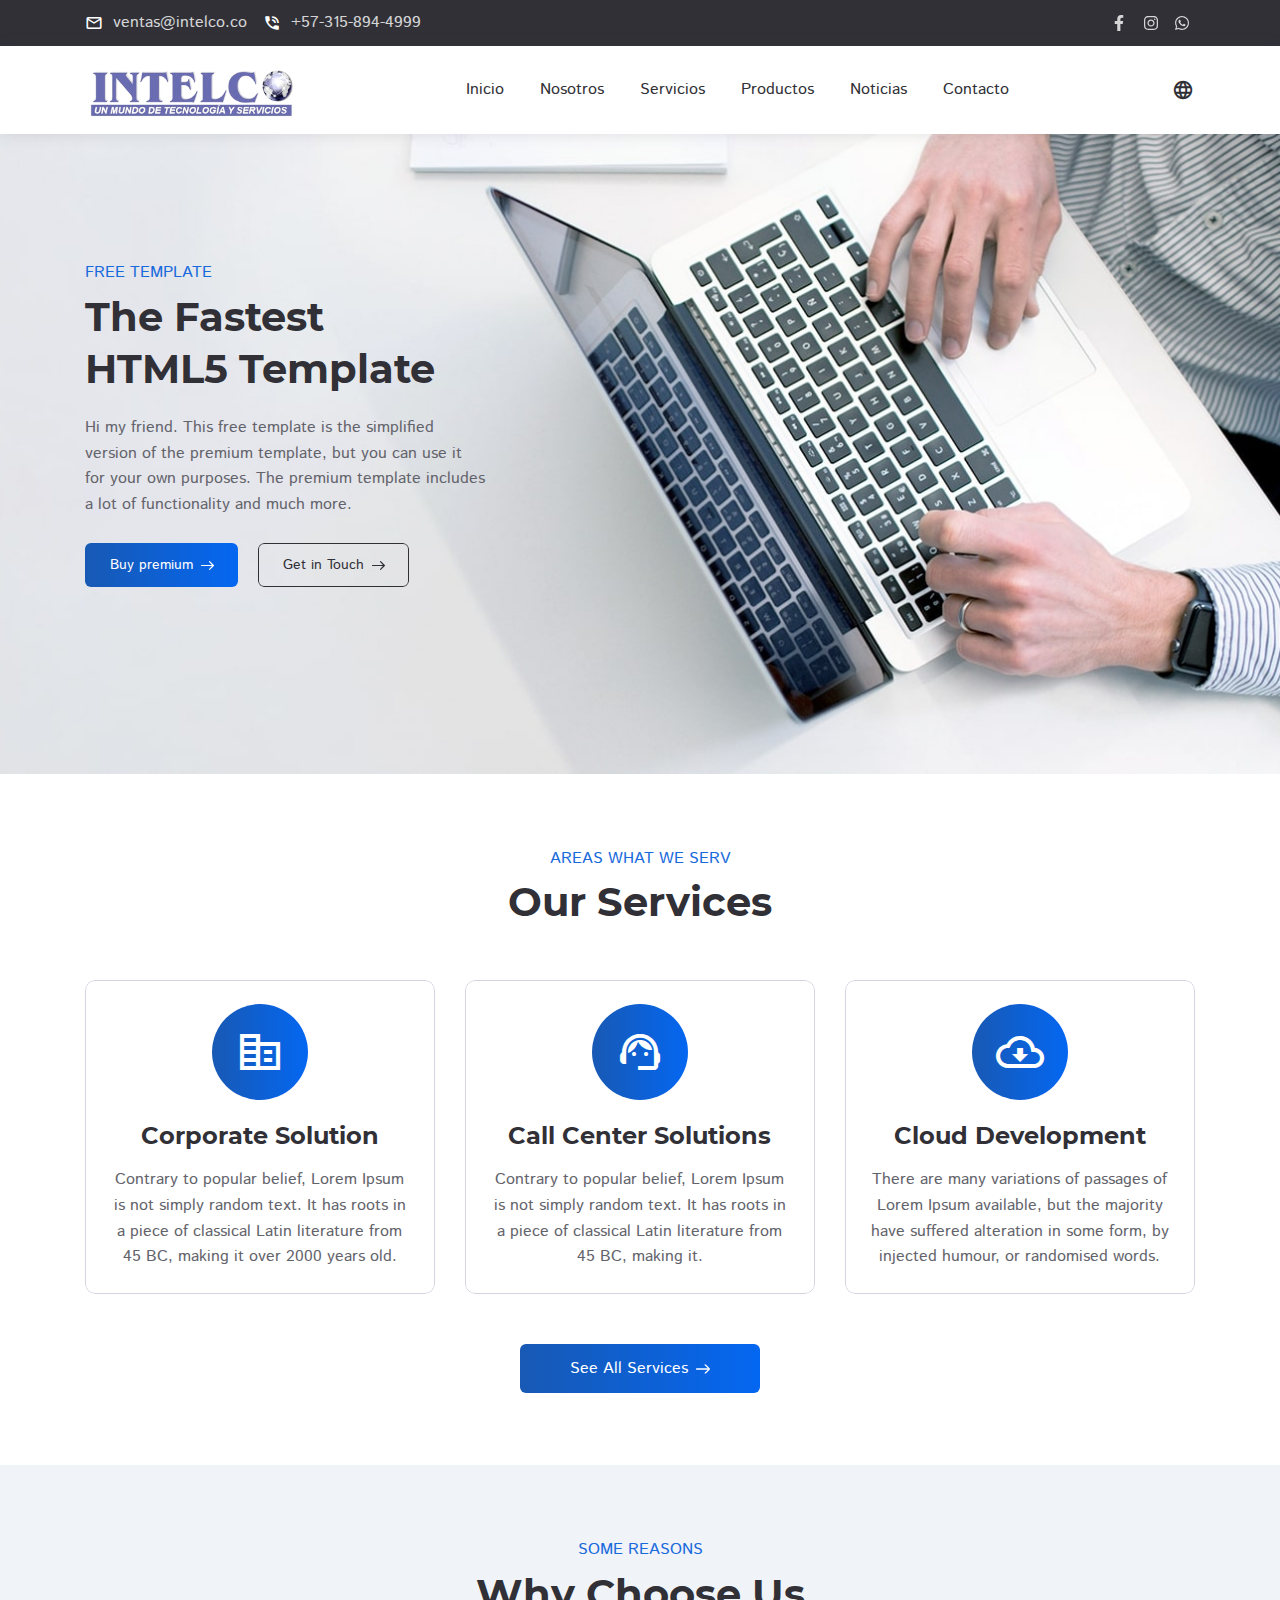
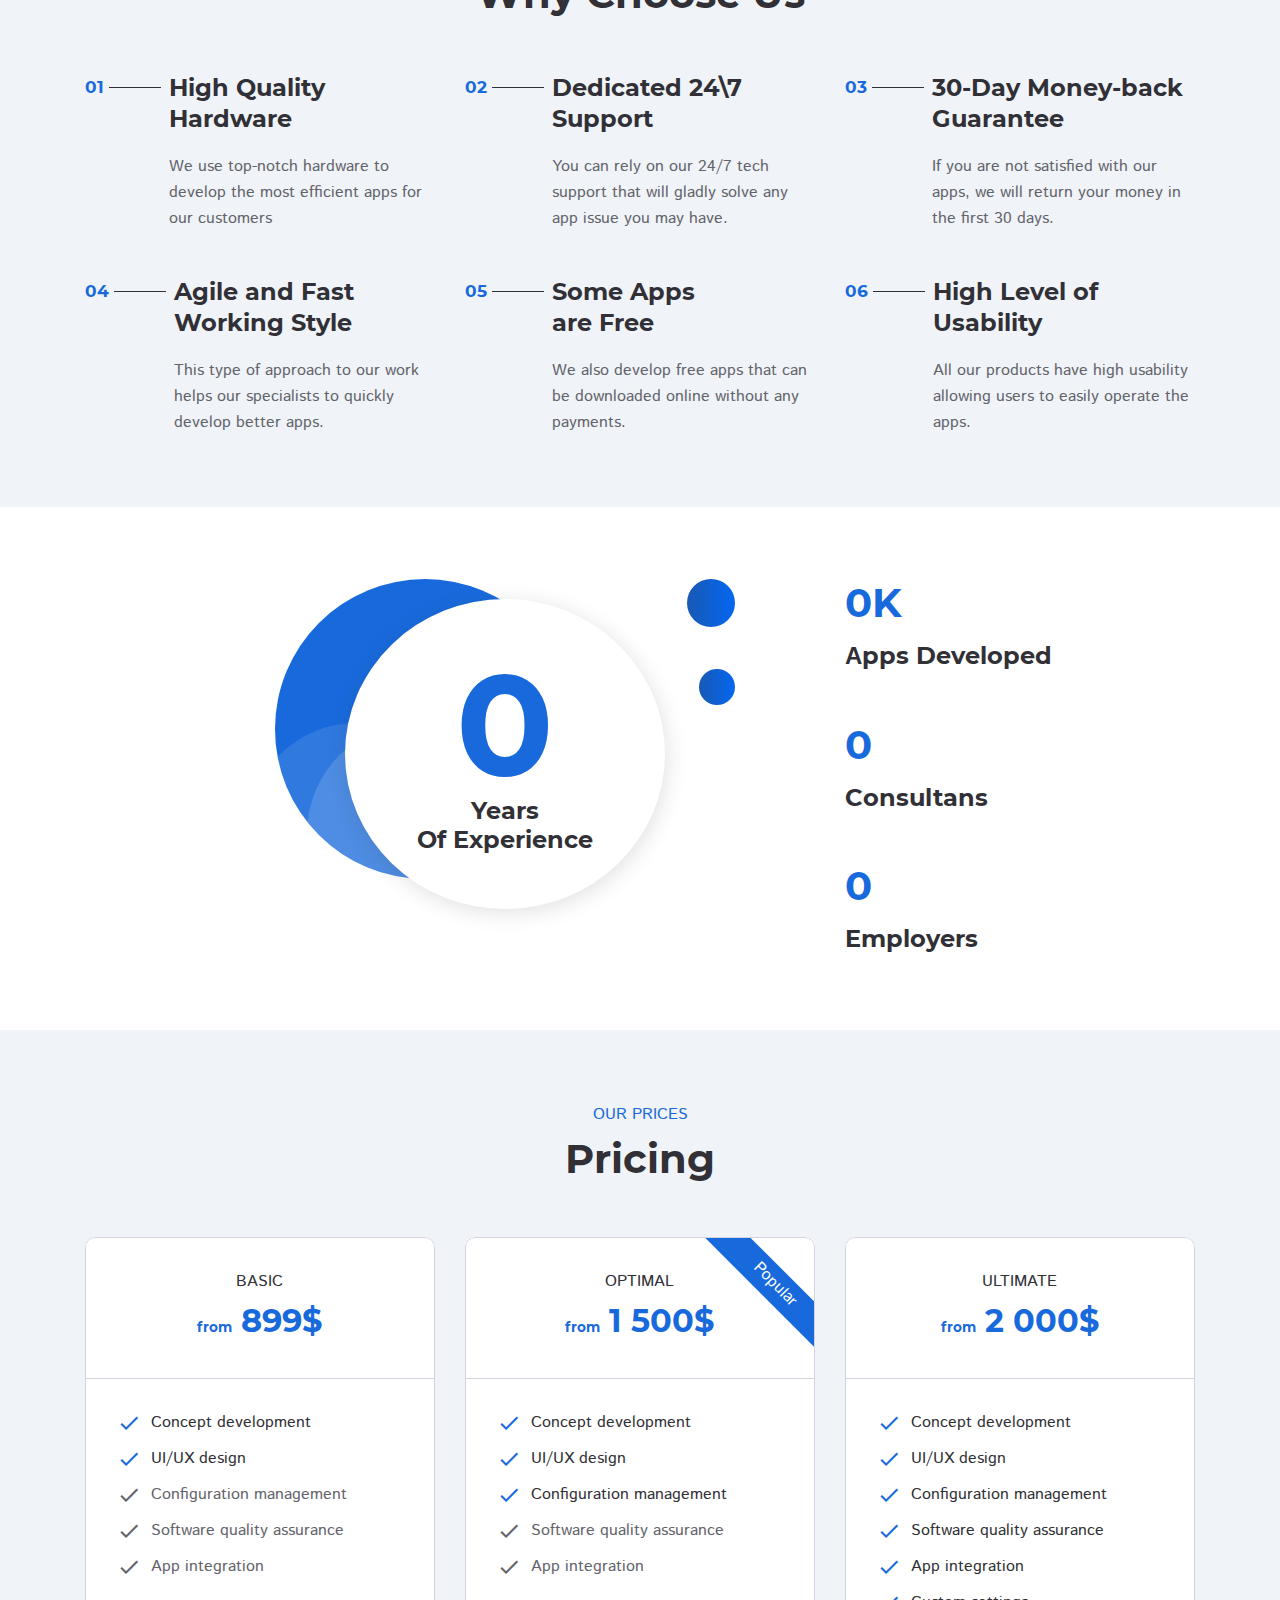
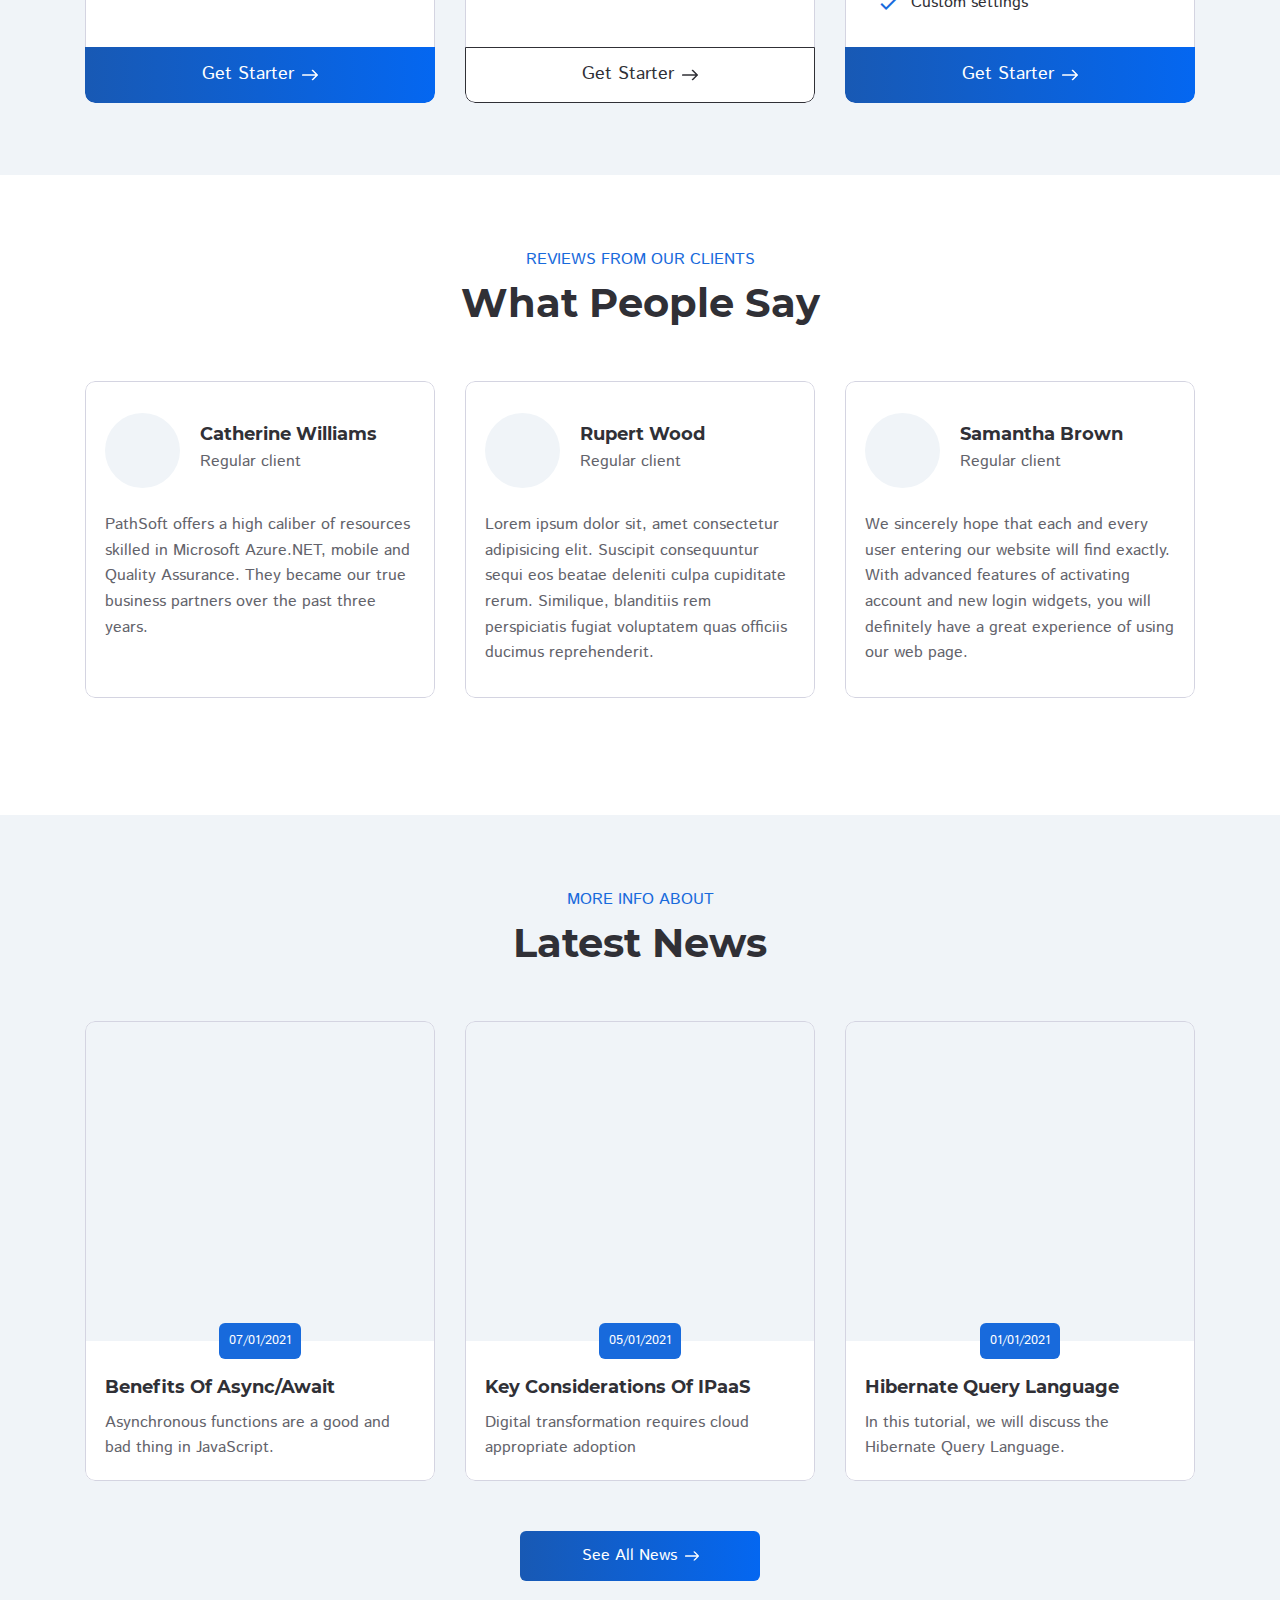
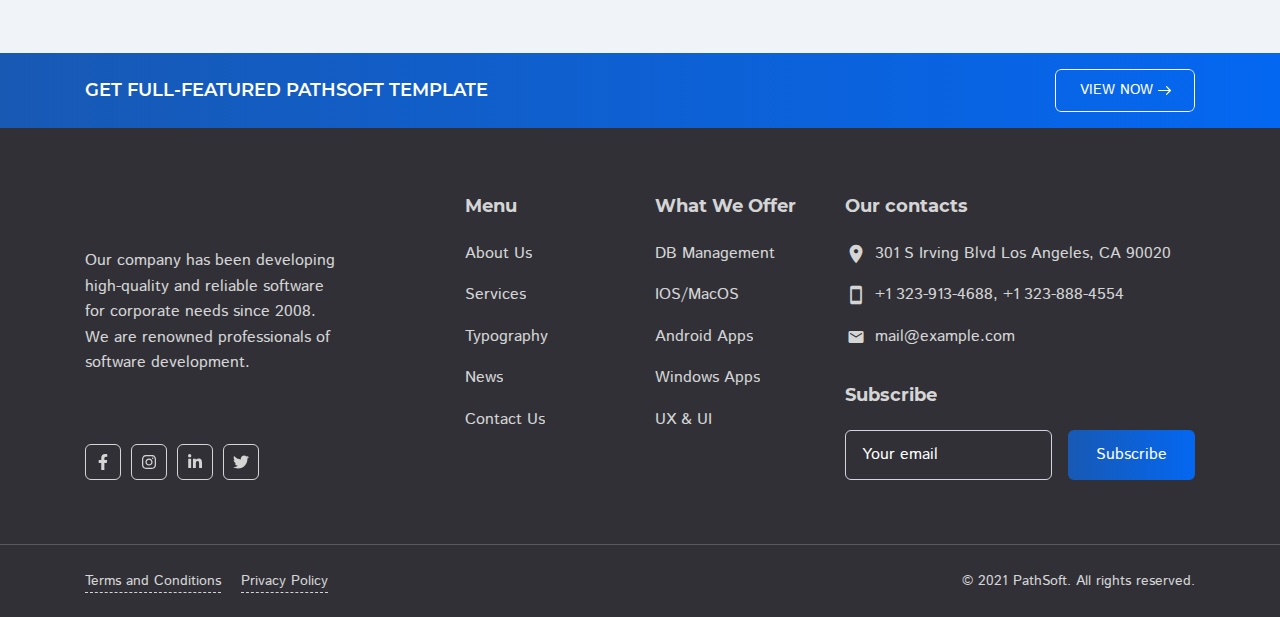
==== website/index.html @ defc9564 "Empezando Intelco" ====
<!DOCTYPE html>
<html lang="es">

<head>

    <meta charset="utf-8">

    <title>Intelco- Un Mundo de Ingenieria y servicios</title>

    <meta name="description"
        content="Conoce INTELCO una empresa vallenata con más de 27 años de experiencia en la venta y asesoramiento en articulos y servicios de tecnología. ¡Bienvenidos!" />
    <meta name="robots" content="index, follow" />
    <meta name="googlebot" content="index, follow, max-snippet:-1, max-image-preview:large, max-video-preview:-1" />
    <meta name="bingbot" content="index, follow, max-snippet:-1, max-image-preview:large, max-video-preview:-1" />
    <link rel="canonical" href="http://www.intelco.co/" />
    <meta property="og:locale" content="es_ES" />
    <meta property="og:type" content="website" />
    <meta property="og:title" content="Inicio - INTELCO" />
    <meta property="og:description"
        content="Conoce INTELCO una empresa vallenata con más de 27 años de experiencia en la venta y asesoramiento en articulos y servicios de tecnología. ¡Bienvenidos!" />
    <meta property="og:url" content="http://www.intelco.co/" />
    <meta property="og:site_name" content="INTELCO" />
    <meta property="article:publisher" content="http://www.facebook.com/intelcovalledupar" />
    <meta property="article:modified_time" content="2022-09-03T12:14:00+00:00" />
    <meta name="twitter:card" content="summary_large_image" />
    <script type="application/ld+json"
        class="yoast-schema-graph">{"@context":"https://schema.org","@graph":[{"@type":"Organization","@id":"http://www.intelco.co/#organization","name":"INTELCO Valledupar","url":"http://www.intelco.co/","sameAs":["http://www.facebook.com/intelcovalledupar","http://www.instagram.com/tiendaintelco"],"logo":{"@type":"ImageObject","@id":"http://www.intelco.co/#logo","inLanguage":"es","url":"https://i1.wp.com/www.intelco.co/wp-content/uploads/2019/01/Logo_transp2.png?fit=1339%2C402","width":1339,"height":402,"caption":"INTELCO Valledupar"},"image":{"@id":"http://www.intelco.co/#logo"}},{"@type":"WebSite","@id":"http://www.intelco.co/#website","url":"http://www.intelco.co/","name":"INTELCO","description":"Un mundo de tecnolog&iacute;a y servicios","publisher":{"@id":"http://www.intelco.co/#organization"},"potentialAction":[{"@type":"SearchAction","target":"http://www.intelco.co/?s={search_term_string}","query-input":"required name=search_term_string"}],"inLanguage":"es"},{"@type":"WebPage","@id":"http://www.intelco.co/#webpage","url":"http://www.intelco.co/","name":"Inicio - INTELCO","isPartOf":{"@id":"http://www.intelco.co/#website"},"about":{"@id":"http://www.intelco.co/#organization"},"datePublished":"2017-04-30T06:56:58+00:00","dateModified":"2020-05-23T16:50:02+00:00","description":"Conoce INTELCO una empresa valduparense con m\u00e1s de 27 a\u00f1os de experiencia en la venta y asesoramiento en articulos y servicios de tecnolog\u00eda. \u00a1Bienvenidos!","inLanguage":"es","potentialAction":[{"@type":"ReadAction","target":["http://www.intelco.co/"]}]}]}</script>

    <link rel="profile" href="http://gmpg.org/xfn/11" />
    <link rel="pingback" href="http://www.intelco.co/xmlrpc.php" />
    <link rel='dns-prefetch' href='//secure.gravatar.com' />
    <link rel='dns-prefetch' href='//fonts.googleapis.com' />
    <link rel='dns-prefetch' href='//s.w.org' />
    <link rel="alternate" type="application/rss+xml" title="INTELCO &raquo; Feed" href="http://www.intelco.co/feed/" />
    <link rel="alternate" type="application/rss+xml" title="INTELCO &raquo; Feed de los comentarios"
        href="http://www.intelco.co/comments/feed/" />
    <link rel="alternate" type="application/rss+xml" title="INTELCO &raquo; Comentario Home del feed"
        href="http://www.intelco.co/inicio/feed/" />
    <!-- FAV and TOUCH ICONS /ass/apple-touch-icon.png-->
    <link rel="apple-touch-icon" sizes="180x180" href="/assets/img/favicon/apple-touch-icon.png">
    <link rel="icon" type="image/png" sizes="32x32" href="/assets/img/favicon/favicon-32x32.png">
    <link rel="icon" type="image/png" sizes="16x16" href="/assets/img/favicon/favicon-16x16.png">
    <link rel="manifest" href="/assets/img/favicon/site.webmanifest">

    <link rel="stylesheet" href="assets/css/libs.css">
    <link rel="stylesheet" href="assets/css/style.css">
    <link rel="preload" href="assets/fonts/istok-web-v15-latin/istok-web-v15-latin-regular.woff2" as="font"
        type="font/woff2" crossorigin>
    <link rel="preload" href="assets/fonts/istok-web-v15-latin/istok-web-v15-latin-700.woff2" as="font"
        type="font/woff2" crossorigin>
    <link rel="preload" href="assets/fonts/montserrat-v15-latin/montserrat-v15-latin-700.woff2" as="font"
        type="font/woff2" crossorigin>
    <link rel="preload" href="assets/fonts/montserrat-v15-latin/montserrat-v15-latin-600.woff2" as="font"
        type="font/woff2" crossorigin>

    <link rel="preload" href="assets/fonts/material-icons/material-icons.woff2" as="font" type="font/woff2" crossorigin>
    <link rel="preload" href="assets/fonts/material-icons/material-icons-outlined.woff2" as="font" type="font/woff2"
        crossorigin>

</head>

<body>

    <main class="main">

        <div class="main-inner">

            <!-- Begin mobile main menu -->
            <nav class="mmm">
                <div class="mmm-content">
                    <ul class="mmm-list">
                        <li><a href="index.html">Inicio</a></li>
                        <li><a href="about-us.html">Nosotros</a></li>
                        <li><a href="services.html">Servicios</a></li>
                        <li><a href="typography.html">Productos</a></li>
                        <li><a href="news.html">Noticias</a></li>
                        <li><a href="contact-us.html">Contacto</a></li>
                    </ul>
                </div>
                <div class="mmm-footer">
                    <ul class="mmm-lang">
                        <li class="active"><a href="#!"><span>En</span></a></li>
                        <li><a href="#!"><span>Sp</span></a></li>
                        <li><a href="#!"><span>It</span></a></li>
                        <li><a href="#!"><span>Uk</span></a></li>
                        <li><a href="#!"><span>Ru</span></a></li>
                    </ul>
                </div>
            </nav><!-- End mobile main menu -->

            <!-- Begin header -->
            <header class="header">
                <!-- Begin header top -->
                <nav class="header-top">
                    <div class="container">
                        <div class="row align-items-center justify-content-between">
                            <div class="col-auto">
                                <!-- Begin header top info -->
                                <ul class="header-top-info">
                                    <li>
                                        <a href="mailto:ventas@intelco.co">
                                            <i class="material-icons md-18">mail_outline</i>
                                            <span>ventas@intelco.co</span>
                                        </a>
                                    </li>
                                    <li>
                                        <a href="+573158944999" class="formingHrefTel">
                                            <i class="material-icons md-18">phone_in_talk</i>
                                            <span>+57-315-894-4999</span>
                                        </a>
                                    </li>
                                </ul><!-- Ennd header top info -->
                            </div>
                            <div class="col-auto">
                                <div class="header-top-links">
                                    <!-- Begin social links -->
                                    <ul class="social-links">
                                        <li>
                                            <a href="https://www.facebook.com/intelcovalledupar" title="Facebook">
                                                <svg viewBox="0 0 320 512">
                                                    <use xlink:href="assets/img/sprite.svg#facebook-icon"></use>
                                                </svg>
                                            </a>
                                        </li>
                                        <li>
                                            <a href="https://www.instagram.com/tiendaintelco/" title="Instagram">
                                                <svg viewBox="0 0 448 512">
                                                    <use xlink:href="assets/img/sprite.svg#instagram-icon"></use>
                                                </svg>
                                            </a>
                                        </li>
                                        <li>
                                            <a href="https://api.whatsapp.com/send/?phone=%2B573158944999&text&type=phone_number&app_absent=0"
                                                title="Whatsapp">
                                                <svg viewBox="0 0 512 512">
                                                    <use xlink:href="assets/img/sprite.svg#whatsapp-icon"></use>
                                                </svg>
                                            </a>
                                        </li>
                                    </ul><!-- End social links -->
                                </div>
                            </div>
                        </div>
                    </div>
                </nav><!-- End header top -->
                <!-- Begin header fixed -->
                <nav class="header-fixed">
                    <div class="container">
                        <div class="row flex-nowrap align-items-center justify-content-between">
                            <div class="col-auto d-block d-lg-none header-fixed-col">
                                <div class="main-mnu-btn">
                                    <span class="bar bar-1"></span>
                                    <span class="bar bar-2"></span>
                                    <span class="bar bar-3"></span>
                                    <span class="bar bar-4"></span>
                                </div>
                            </div>
                            <div class="col-auto header-fixed-col">
                                <!-- Begin logo -->
                                <a href="#" class="logo" title="Intelco">
                                    <img src="assets/img/logo.webp" width="115" height="80" alt="Intelco">
                                </a><!-- End logo -->
                            </div>
                            <div class="col-auto header-fixed-col d-none d-lg-block col-static">
                                <!-- Begin main menu -->
                                <nav class="main-mnu">
                                    <ul class="main-mnu-list">
                                        <li><a href="index.html" data-title="Inicio"><span>Inicio </span></a></li>
                                        <li><a href="about-us.html" data-title="Nosotros"><span>Nosotros</span></a></li>
                                        <li><a href="services.html" data-title="Servicios"><span>Servicios</span></a>
                                        </li>
                                        <li><a href="typography.html" data-title="Productos"><span>Productos</span></a>
                                        </li>
                                        <li><a href="news.html" data-title="Noticias"><span>Noticias</span></a></li>
                                        <li><a href="contact-us.html" data-title="Contacto"> <span>Contacto</span></a>
                                        </li>
                                    </ul>
                                </nav><!-- End main menu -->
                            </div>
                            <div class="col-auto header-fixed-col col-static">
                                <!-- Begin header actions -->
                                <ul class="header-actions">
                                    <!-- Begin header languarge -->
                                    <li class="d-none d-lg-block">
                                        <div class="header-lang">
                                            <div class="header-lang-current"><i
                                                    class="material-icons md-22">language</i></div>
                                            <ul class="header-lang-list">
                                                <li class="active"><a href="#!" class="hover-link" data-lang="En"
                                                        data-title="English"><span>English</span></a></li>
                                                <li><a href="#!" class="hover-link" data-lang="Sp"
                                                        data-title="Spanish"><span>Spanish</span></a></li>
                                                <li><a href="#!" class="hover-link" data-lang="It"
                                                        data-title="Italian"><span>Italian</span></a></li>
                                                <li><a href="#!" class="hover-link" data-lang="Uk"
                                                        data-title="Ukraine"><span>Ukraine</span></a></li>
                                                <li><a href="#!" class="hover-link" data-lang="Ru"
                                                        data-title="Russian"><span>Russian</span></a></li>
                                            </ul>
                                        </div>
                                    </li><!-- End header languarge -->
                                    <!-- Begin header navbar -->
                                    <li class="d-block d-lg-none">
                                        <div class="header-navbar">
                                            <div class="header-navbar-btn">
                                                <i class="material-icons md-24">more_vert</i>
                                            </div>
                                            <ul class="header-navbar-content">
                                                <li>
                                                    <a href="mailto:mail@example.com">
                                                        <i class="material-icons md-20">mail_outline</i>
                                                        <span>mail@example.com</span>
                                                    </a>
                                                </li>
                                                <li>
                                                    <a href="mailto:mail@example.com" class="formingHrefTel">
                                                        <i class="material-icons md-20">support_agent</i>
                                                        <span>1-888-777-1234</span>
                                                    </a>
                                                </li>
                                                <li>
                                                    <!-- Begin social links -->
                                                    <ul class="social-links">
                                                        <li>
                                                            <a href="#!" title="Facebook">
                                                                <svg viewBox="0 0 320 512">
                                                                    <use
                                                                        xlink:href="assets/img/sprite.svg#facebook-icon">
                                                                    </use>
                                                                </svg>
                                                            </a>
                                                        </li>
                                                        <li>
                                                            <a href="#!" title="Instagram">
                                                                <svg viewBox="0 0 448 512">
                                                                    <use
                                                                        xlink:href="assets/img/sprite.svg#instagram-icon">
                                                                    </use>
                                                                </svg>
                                                            </a>
                                                        </li>
                                                        <li>
                                                            <a href="#!" title="LinkedIn">
                                                                <svg viewBox="0 0 448 512">
                                                                    <use
                                                                        xlink:href="assets/img/sprite.svg#linkedin-icon">
                                                                    </use>
                                                                </svg>
                                                            </a>
                                                        </li>
                                                        <li>
                                                            <a href="#!" title="Twitter">
                                                                <svg viewBox="0 0 512 512">
                                                                    <use
                                                                        xlink:href="assets/img/sprite.svg#twitter-icon">
                                                                    </use>
                                                                </svg>
                                                            </a>
                                                        </li>
                                                    </ul><!-- End social links -->
                                                </li>
                                            </ul>
                                        </div>
                                    </li><!-- End header navbar -->
                                </ul><!-- End header actions -->
                            </div>
                        </div>
                    </div>
                </nav><!-- End header fixed -->
            </header><!-- End header -->

            <!-- Begin intro -->
            <div class="section-bgc intro">
                <div class="intro-slider">
                    <div class="intro-item" style="background-image: url(assets/img/intro-img1.jpg);">
                        <div class="container">
                            <div class="row">
                                <div class="col">
                                    <div class="intro-content">
                                        <div class="section-heading shm-none">
                                            <div class="section-subheading">Free template</div>
                                            <h1>The Fastest <br> HTML5 Template</h1>
                                            <p class="section-desc">Hi my friend. This free template is the simplified
                                                version of the premium template, but you can use it for your own
                                                purposes. The premium template includes a lot of functionality and much
                                                more.</p>
                                        </div>
                                        <div class="wrap-btn intro-btns">
                                            <a href="https://www.templatemonster.com/website-templates/pathsoft-it-solutions-for-your-business-services-website-template-83414.html"
                                                class="btn btn-with-icon btn-small ripple">
                                                <span>Buy premium</span>
                                                <svg class="btn-icon-right" viewBox="0 0 13 9" width="13" height="9">
                                                    <use xlink:href="assets/img/sprite.svg#arrow-right"></use>
                                                </svg>
                                            </a>
                                            <a href="contact-us.html"
                                                class="btn btn-with-icon btn-border btn-small ripple">
                                                <span>Get in Touch</span>
                                                <svg class="btn-icon-right" viewBox="0 0 13 9" width="13" height="9">
                                                    <use xlink:href="assets/img/sprite.svg#arrow-right"></use>
                                                </svg>
                                            </a>
                                        </div>
                                    </div>
                                </div>
                            </div>
                        </div>
                    </div>
                </div>
            </div><!-- End intro -->

            <!-- Begin services -->
            <section class="section services">
                <div class="container">
                    <div class="row">
                        <div class="col-12">
                            <div class="section-heading heading-center">
                                <div class="section-subheading">Areas what we serv</div>
                                <h2>Our Services</h2>
                            </div>
                        </div>
                        <div class="col-lg-4 col-md-6 col-12 item">
                            <a href="single-services.html" class="iitem item-style">
                                <div class="iitem-icon">
                                    <i class="material-icons material-icons-outlined md-48">corporate_fare</i>
                                </div>
                                <div class="iitem-icon-bg">
                                    <i class="material-icons material-icons-outlined">corporate_fare</i>
                                </div>
                                <h3 class="iitem-heading item-heading-large">Corporate Solution</h3>
                                <div class="iitem-desc">Contrary to popular belief, Lorem Ipsum is not simply random
                                    text. It has roots in a piece of classical Latin literature from 45 BC, making it
                                    over 2000 years old.</div>
                            </a>
                        </div>
                        <div class="col-lg-4 col-md-6 col-12 item">
                            <a href="single-services.html" class="iitem item-style">
                                <div class="iitem-icon">
                                    <i class="material-icons material-icons-outlined md-48">support_agent</i>
                                </div>
                                <div class="iitem-icon-bg">
                                    <i class="material-icons material-icons-outlined">support_agent</i>
                                </div>
                                <h3 class="iitem-heading item-heading-large">Call Center Solutions</h3>
                                <div class="iitem-desc">Contrary to popular belief, Lorem Ipsum is not simply random
                                    text. It has roots in a piece of classical Latin literature from 45 BC, making it.
                                </div>
                            </a>
                        </div>
                        <div class="col-lg-4 col-md-12 col-12 item">
                            <a href="single-services.html" class="iitem item-style">
                                <div class="iitem-icon">
                                    <i class="material-icons material-icons-outlined md-48">cloud_download</i>
                                </div>
                                <div class="iitem-icon-bg">
                                    <i class="material-icons material-icons-outlined">cloud_download</i>
                                </div>
                                <h3 class="iitem-heading item-heading-large">Cloud Development</h3>
                                <div class="iitem-desc">There are many variations of passages of Lorem Ipsum available,
                                    but the majority have suffered alteration in some form, by injected humour, or
                                    randomised words.</div>
                            </a>
                        </div>
                        <div class="col-12">
                            <div class="section-btns justify-content-center">
                                <a href="services.html" class="btn btn-with-icon btn-w240 ripple">
                                    <span>See All Services</span>
                                    <svg class="btn-icon-right" viewBox="0 0 13 9" width="13" height="9">
                                        <use xlink:href="assets/img/sprite.svg#arrow-right"></use>
                                    </svg>
                                </a>
                            </div>
                        </div>
                    </div>
                </div>
            </section><!-- End services -->

            <!-- Begin advantages -->
            <section class="section section-bgc">
                <div class="container">
                    <div class="row items">
                        <div class="col-12">
                            <div class="section-heading heading-center">
                                <div class="section-subheading">some reasons</div>
                                <h2>Why Choose Us</h2>
                            </div>
                        </div>
                        <div class="col-lg-4 col-md-6 col-12 item">
                            <div class="ini">
                                <div class="ini-count">01</div>
                                <div class="ini-info">
                                    <h3 class="ini-heading item-heading-large">High Quality Hardware</h3>
                                    <div class="ini-desc">
                                        <p>We use top-notch hardware to develop the most efficient apps for our
                                            customers</p>
                                    </div>
                                </div>
                            </div>
                        </div>
                        <div class="col-lg-4 col-md-6 col-12 item">
                            <div class="ini">
                                <div class="ini-count">02</div>
                                <div class="ini-info">
                                    <h3 class="ini-heading item-heading-large">Dedicated 24\7 Support</h3>
                                    <div class="ini-desc">
                                        <p>You can rely on our 24/7 tech support that will gladly solve any app issue
                                            you may have.</p>
                                    </div>
                                </div>
                            </div>
                        </div>
                        <div class="col-lg-4 col-md-6 col-12 item">
                            <div class="ini">
                                <div class="ini-count">03</div>
                                <div class="ini-info">
                                    <h3 class="ini-heading item-heading-large">30-Day Money-back Guarantee</h3>
                                    <div class="ini-desc">
                                        <p>If you are not satisfied with our apps, we will return your money in the
                                            first 30 days.</p>
                                    </div>
                                </div>
                            </div>
                        </div>
                        <div class="col-lg-4 col-md-6 col-12 item">
                            <div class="ini">
                                <div class="ini-count">04</div>
                                <div class="ini-info">
                                    <h3 class="ini-heading item-heading-large">Agile and Fast Working Style</h3>
                                    <div class="ini-desc">
                                        <p>This type of approach to our work helps our specialists to quickly develop
                                            better apps.</p>
                                    </div>
                                </div>
                            </div>
                        </div>
                        <div class="col-lg-4 col-md-6 col-12 item">
                            <div class="ini">
                                <div class="ini-count">05</div>
                                <div class="ini-info">
                                    <h3 class="ini-heading item-heading-large">Some Apps <br> are Free</h3>
                                    <div class="ini-desc">
                                        <p>We also develop free apps that can be downloaded online without any payments.
                                        </p>
                                    </div>
                                </div>
                            </div>
                        </div>
                        <div class="col-lg-4 col-md-6 col-12 item">
                            <div class="ini">
                                <div class="ini-count">06</div>
                                <div class="ini-info">
                                    <h3 class="ini-heading item-heading-large">High Level of Usability</h3>
                                    <div class="ini-desc">
                                        <p>All our products have high usability allowing users to easily operate the
                                            apps.</p>
                                    </div>
                                </div>
                            </div>
                        </div>
                    </div>
                </div>
            </section><!-- End advantages -->

            <!-- Begin counter section -->
            <section class="section">
                <div class="container">
                    <div class="row spincrement-container">
                        <div class="col-xl-5 offset-xl-2 col-lg-6 offset-lg-1 col-12">
                            <div class="main-counter">
                                <div class="main-counter-item">
                                    <div class="main-counter-item-center">
                                        <div>
                                            <div class="main-counter-numb spincrement" data-from="0" data-to="10">0
                                            </div>
                                            <div class="main-counter-heading">Years <br> Of Experience</div>
                                        </div>
                                    </div>
                                    <div class="main-counter-item-circ"></div>
                                </div>
                            </div>
                        </div>
                        <div class="col-xl-4 offset-xl-1 col-lg-3 offset-lg-1 col-12 counter-items items">
                            <div class="counter-item item">
                                <div class="counter-item-numb"><span class="spincrement" data-from="0"
                                        data-to="2">0</span>K</div>
                                <p class="counter-item-heading">Аpps Developed</p>
                            </div>
                            <div class="counter-item item">
                                <div class="counter-item-numb spincrement" data-from="0" data-to="40">0</div>
                                <p class="counter-item-heading">Consultans</p>
                            </div>
                            <div class="counter-item item">
                                <div class="counter-item-numb spincrement" data-from="0" data-to="160">0</div>
                                <p class="counter-item-heading">Employers</p>
                            </div>
                        </div>
                    </div>
                </div>
            </section><!-- End counter section -->

            <div class="section section-bgc">
                <div class="container">
                    <div class="row items">
                        <div class="col-12">
                            <div class="section-heading heading-center">
                                <div class="section-subheading">Our prices</div>
                                <h1>Pricing</h1>
                            </div>
                        </div>
                        <div class="col-lg-4 col-md-6 col-12 item">
                            <!-- Begin pricing item -->
                            <div class="pricing-item item-style">
                                <header class="pricing-item-header">
                                    <div class="pricing-item-heading">Basic</div>
                                    <div class="pricing-item-price"><small>from</small> 899$</div>
                                </header>
                                <div class="pricing-item-h">
                                    <div class="pricing-item-content">
                                        <ul class="pricing-item-list">
                                            <li class="active">
                                                <i class="material-icons md-24">check</i>
                                                Concept development
                                            </li>
                                            <li class="active">
                                                <i class="material-icons md-24">check</i>
                                                UI/UX design
                                            </li>
                                            <li>
                                                <i class="material-icons md-24">check</i>
                                                Configuration management
                                            </li>
                                            <li>
                                                <i class="material-icons md-24">check</i>
                                                Software quality assurance
                                            </li>
                                            <li>
                                                <i class="material-icons md-24">check</i>
                                                App integration
                                            </li>
                                        </ul>
                                    </div>
                                    <footer class="pricing-item-footer">
                                        <a href="#!" class="btn btn-large btn-with-icon btn-wide ripple">
                                            <span>Get Starter</span>
                                            <svg class="btn-icon-right" viewBox="0 0 13 9" width="13" height="9">
                                                <use xlink:href="assets/img/sprite.svg#arrow-right"></use>
                                            </svg>
                                        </a>
                                    </footer>
                                </div>
                            </div><!-- End pricing item -->
                        </div>
                        <div class="col-lg-4 col-md-6 col-12 item">
                            <!-- Begin pricing item -->
                            <div class="pricing-item item-style">
                                <div class="pricing-item-badge">Popular</div>
                                <header class="pricing-item-header">
                                    <div class="pricing-item-heading">Optimal</div>
                                    <div class="pricing-item-price"><small>from</small> 1 500$</div>
                                </header>
                                <div class="pricing-item-h">
                                    <div class="pricing-item-content">
                                        <ul class="pricing-item-list">
                                            <li class="active">
                                                <i class="material-icons md-24">check</i>
                                                Concept development
                                            </li>
                                            <li class="active">
                                                <i class="material-icons md-24">check</i>
                                                UI/UX design
                                            </li>
                                            <li class="active">
                                                <i class="material-icons md-24">check</i>
                                                Configuration management
                                            </li>
                                            <li>
                                                <i class="material-icons md-24">check</i>
                                                Software quality assurance
                                            </li>
                                            <li>
                                                <i class="material-icons md-24">check</i>
                                                App integration
                                            </li>
                                        </ul>
                                    </div>
                                    <footer class="pricing-item-footer">
                                        <a href="#!" class="btn btn-border btn-large btn-with-icon btn-wide ripple">
                                            <span>Get Starter</span>
                                            <svg class="btn-icon-right" viewBox="0 0 13 9" width="13" height="9">
                                                <use xlink:href="assets/img/sprite.svg#arrow-right"></use>
                                            </svg>
                                        </a>
                                    </footer>
                                </div>
                            </div><!-- End pricing item -->
                        </div>
                        <div class="col-lg-4 col-md-12 col-12 item">
                            <!-- Begin pricing item -->
                            <div class="pricing-item item-style">
                                <header class="pricing-item-header">
                                    <div class="pricing-item-heading">Ultimate</div>
                                    <div class="pricing-item-price"><small>from</small> 2 000$</div>
                                </header>
                                <div class="pricing-item-h">
                                    <div class="pricing-item-content">
                                        <ul class="pricing-item-list">
                                            <li class="active">
                                                <i class="material-icons md-24">check</i>
                                                Concept development
                                            </li>
                                            <li class="active">
                                                <i class="material-icons md-24">check</i>
                                                UI/UX design
                                            </li>
                                            <li class="active">
                                                <i class="material-icons md-24">check</i>
                                                Configuration management
                                            </li>
                                            <li class="active">
                                                <i class="material-icons md-24">check</i>
                                                Software quality assurance
                                            </li>
                                            <li class="active">
                                                <i class="material-icons md-24">check</i>
                                                App integration
                                            </li>
                                            <li class="active">
                                                <i class="material-icons md-24">check</i>
                                                Custom settings
                                            </li>
                                        </ul>
                                    </div>
                                    <footer class="pricing-item-footer">
                                        <a href="#!" class="btn btn-large btn-with-icon btn-wide ripple">
                                            <span>Get Starter</span>
                                            <svg class="btn-icon-right" viewBox="0 0 13 9" width="13" height="9">
                                                <use xlink:href="assets/img/sprite.svg#arrow-right"></use>
                                            </svg>
                                        </a>
                                    </footer>
                                </div>
                            </div><!-- End pricing item -->
                        </div>
                    </div>
                </div>
            </div>

            <!-- Begin reviews -->
            <section class="section">
                <div class="container">
                    <div class="row">
                        <div class="col-12">
                            <div class="section-heading heading-center">
                                <div class="section-subheading">Reviews from our clients</div>
                                <h2>What People Say</h2>
                            </div>
                        </div>
                        <div class="col-lg-4 col-md-6 col-12 item">
                            <!-- Begin reviews item -->
                            <div class="reviews-item item-style">
                                <div class="reviews-item-header">
                                    <div class="reviews-item-img">
                                        <img data-src="assets/img/auth-img-1.jpg" class="lazy"
                                            src="[data-uri]"
                                            alt="">
                                    </div>
                                    <div class="reviews-item-info">
                                        <h4 class="reviews-item-name item-heading">Catherine Williams</h4>
                                        <div class="reviews-item-position">Regular client</div>
                                    </div>
                                </div>
                                <div class="reviews-item-text">
                                    <p>PathSoft offers a high caliber of resources skilled in Microsoft Azure.NET,
                                        mobile and Quality Assurance. They became our true business partners over the
                                        past three years.</p>
                                </div>
                            </div><!-- End reviews item -->
                        </div>
                        <div class="col-lg-4 col-md-6 col-12 item">
                            <!-- Begin reviews item -->
                            <div class="reviews-item item-style">
                                <div class="reviews-item-header">
                                    <div class="reviews-item-img">
                                        <img data-src="assets/img/auth-img-2.jpg" class="lazy"
                                            src="[data-uri]"
                                            alt="">
                                    </div>
                                    <div class="reviews-item-info">
                                        <h4 class="reviews-item-name item-heading">Rupert Wood</h4>
                                        <div class="reviews-item-position">Regular client</div>
                                    </div>
                                </div>
                                <div class="reviews-item-text">
                                    <p>Lorem ipsum dolor sit, amet consectetur adipisicing elit. Suscipit consequuntur
                                        sequi eos beatae deleniti culpa cupiditate rerum. Similique, blanditiis rem
                                        perspiciatis fugiat voluptatem quas officiis ducimus reprehenderit.</p>
                                </div>
                            </div><!-- End reviews item -->
                        </div>
                        <div class="col-lg-4 col-md-12 col-12 item">
                            <!-- Begin reviews item -->
                            <div class="reviews-item item-style">
                                <div class="reviews-item-header">
                                    <div class="reviews-item-img">
                                        <img data-src="assets/img/auth-img-3.jpg" class="lazy"
                                            src="[data-uri]"
                                            alt="">
                                    </div>
                                    <div class="reviews-item-info">
                                        <h4 class="reviews-item-name item-heading">Samantha Brown</h4>
                                        <div class="reviews-item-position">Regular client</div>
                                    </div>
                                </div>
                                <div class="reviews-item-text">
                                    <p>We sincerely hope that each and every user entering our website will find
                                        exactly. With advanced features of activating account and new login widgets, you
                                        will definitely have a great experience of using our web page.</p>
                                </div>
                            </div><!-- End reviews item -->
                        </div>
                    </div>
                </div>
            </section><!-- End reviews -->

            <!-- Begin latest news -->
            <section class="section section-bgc">
                <div class="container">
                    <div class="row">
                        <div class="col-12">
                            <div class="section-heading heading-center">
                                <div class="section-subheading">More info about</div>
                                <h2>Latest News</h2>
                            </div>
                        </div>
                        <div class="col-lg-4 col-md-6 col-12 item">
                            <!-- Begin news item -->
                            <article class="news-item item-style">
                                <a href="news-post.html" class="news-item-img">
                                    <img data-src="assets/img/news-img-1.jpg" class="lazy"
                                        src="[data-uri]"
                                        alt="">
                                </a>
                                <div class="news-item-info">
                                    <div class="news-item-date">07/01/2021</div>
                                    <h3 class="news-item-heading item-heading">
                                        <a href="news-post.html" title="Benefits Of Async/Await">Benefits Of
                                            Async/Await</a>
                                    </h3>
                                    <div class="news-item-desc">
                                        <p>Asynchronous functions are a good and bad thing in JavaScript.</p>
                                    </div>
                                </div>
                            </article><!-- End news item -->
                        </div>
                        <div class="col-lg-4 col-md-6 col-12 item">
                            <!-- Begin news item -->
                            <article class="news-item item-style">
                                <a href="news-post.html" class="news-item-img">
                                    <img data-src="assets/img/news-img-2.jpg" class="lazy"
                                        src="[data-uri]"
                                        alt="">
                                </a>
                                <div class="news-item-info">
                                    <div class="news-item-date">05/01/2021</div>
                                    <h3 class="news-item-heading item-heading">
                                        <a href="news-post.html" title="Key Considerations Of IPaaS">Key Considerations
                                            Of IPaaS</a>
                                    </h3>
                                    <div class="news-item-desc">
                                        <p>Digital transformation requires cloud appropriate adoption</p>
                                    </div>
                                </div>
                            </article><!-- End news item -->
                        </div>
                        <div class="col-lg-4 col-md-6 col-12 item">
                            <!-- Begin news item -->
                            <article class="news-item item-style">
                                <a href="news-post.html" class="news-item-img">
                                    <img data-src="assets/img/news-img-3.jpg" class="lazy"
                                        src="[data-uri]"
                                        alt="">
                                </a>
                                <div class="news-item-info">
                                    <div class="news-item-date">01/01/2021</div>
                                    <h3 class="news-item-heading item-heading">
                                        <a href="news-post.html" title="Hibernate Query Language">Hibernate Query
                                            Language</a>
                                    </h3>
                                    <div class="news-item-desc">
                                        <p>In this tutorial, we will discuss the Hibernate Query Language. </p>
                                    </div>
                                </div>
                            </article><!-- End news item -->
                        </div>
                        <div class="col-12">
                            <div class="section-btns justify-content-center">
                                <a href="news.html" class="btn btn-with-icon btn-w240 ripple">
                                    <span>See All News</span>
                                    <svg class="btn-icon-right" viewBox="0 0 13 9" width="13" height="9">
                                        <use xlink:href="assets/img/sprite.svg#arrow-right"></use>
                                    </svg>
                                </a>
                            </div>
                        </div>
                    </div>
                </div>
            </section><!-- End latest news -->

        </div>

        <a class="bff d-none d-md-block"
            href="https://www.templatemonster.com/website-templates/pathsoft-it-solutions-for-your-business-services-website-template-83414.html">
            <div class="container">
                <div class="row">
                    <div class="col">
                        <div class="bff-container">
                            <p>Get Full-Featured PathSoft Template</p>
                            <div class="btn btn-border btn-small">
                                <span>VIEW NOW</span>
                                <svg class="btn-icon-right" viewBox="0 0 13 9" width="13" height="9">
                                    <use xlink:href="assets/img/sprite.svg#arrow-right"></use>
                                </svg>
                            </div>
                        </div>
                    </div>
                </div>
            </div>
        </a>

        <!-- Begin footer -->
        <footer class="footer">
            <div class="footer-main">
                <div class="container">
                    <div class="row items">
                        <div class="col-xl-3 col-lg-3 col-md-5 col-12 item">
                            <!-- Begin company info -->
                            <div class="footer-company-info">
                                <div class="footer-company-top">
                                    <a href="/" class="logo" title="PathSoft">
                                        <img data-src="assets/img/logo-white.svg" width="115" height="36" class="lazy"
                                            src="[data-uri]"
                                            alt="PathSoft">
                                    </a>
                                    <div class="footer-company-desc">
                                        <p>Our company has been developing high-quality and reliable software for
                                            corporate needs since 2008. We are renowned professionals of software
                                            development.</p>
                                    </div>
                                </div>
                                <ul class="footer-social-links">
                                    <li>
                                        <a href="#!" title="Facebook">
                                            <svg viewBox="0 0 320 512">
                                                <use xlink:href="assets/img/sprite.svg#facebook-icon"></use>
                                            </svg>
                                        </a>
                                    </li>
                                    <li>
                                        <a href="#!" title="Instagram">
                                            <svg viewBox="0 0 448 512">
                                                <use xlink:href="assets/img/sprite.svg#instagram-icon"></use>
                                            </svg>
                                        </a>
                                    </li>
                                    <li>
                                        <a href="#!" title="LinkedIn">
                                            <svg viewBox="0 0 448 512">
                                                <use xlink:href="assets/img/sprite.svg#linkedin-icon"></use>
                                            </svg>
                                        </a>
                                    </li>
                                    <li>
                                        <a href="#!" title="Twitter">
                                            <svg viewBox="0 0 512 512">
                                                <use xlink:href="assets/img/sprite.svg#twitter-icon"></use>
                                            </svg>
                                        </a>
                                    </li>
                                </ul>
                            </div>
                            <!-- End company info -->
                        </div>
                        <div class="col-xl-2 offset-xl-1 col-md-3 col-5 col-lg-2 item">
                            <div class="footer-item">
                                <p class="footer-item-heading">Menu</p>
                                <nav class="footer-nav">
                                    <ul class="footer-mnu">
                                        <li><a href="about-us.html" class="hover-link" data-title="About Us"><span>About
                                                    Us</span></a></li>
                                        <li><a href="services.html" class="hover-link"
                                                data-title="Services"><span>Services</span></a></li>
                                        <li><a href="typography.html"
                                                data-title="Typography"><span>Typography</span></a></li>
                                        <li><a href="news.html" class="hover-link"
                                                data-title="News"><span>News</span></a></li>
                                        <li><a href="contact-us.html" class="hover-link"
                                                data-title="Contact Us"><span>Contact Us</span></a></li>
                                    </ul>
                                </nav>
                            </div>
                        </div>
                        <div class="col-xl-2 col-lg-3 col-md-3 col-7 item">
                            <div class="footer-item">
                                <p class="footer-item-heading">What We Offer</p>
                                <nav class="footer-nav">
                                    <ul class="footer-mnu">
                                        <li><a href="#!" class="hover-link" data-title="DB Management"><span>DB
                                                    Management</span></a></li>
                                        <li><a href="#!" class="hover-link"
                                                data-title="IOS/MacOS"><span>IOS/MacOS</span></a></li>
                                        <li><a href="#!" class="hover-link" data-title="Android Apps"><span>Android
                                                    Apps</span></a></li>
                                        <li><a href="#!" class="hover-link" data-title="Windows Apps"><span>Windows
                                                    Apps</span></a></li>
                                        <li><a href="#!" class="hover-link" data-title="UX & UI"><span>UX &
                                                    UI</span></a></li>
                                    </ul>
                                </nav>
                            </div>
                        </div>
                        <div class="col-xs-4 col-lg-4 col-12 item">
                            <div class="footer-item">
                                <p class="footer-item-heading">Our contacts</p>
                                <ul class="footer-contacts">
                                    <li>
                                        <i class="material-icons md-22">location_on</i>
                                        <div class="footer-contact-info">
                                            301 S Irving Blvd Los Angeles, CA 90020
                                        </div>
                                    </li>
                                    <li>
                                        <i class="material-icons md-22 footer-contact-tel">smartphone</i>
                                        <div class="footer-contact-info">
                                            <a href="#!" class="formingHrefTel">+1 323-913-4688</a>, <a href="#!"
                                                class="formingHrefTel">+1 323-888-4554</a>
                                        </div>
                                    </li>
                                    <li>
                                        <i class="material-icons md-22 footer-contact-email">email</i>
                                        <div class="footer-contact-info">
                                            <a href="mailto:mail@example.com">mail@example.com</a>
                                        </div>
                                    </li>
                                </ul>
                            </div>
                            <div class="footer-item">
                                <p class="footer-item-heading">Subscribe</p>
                                <form action="#!" method="post" class="footer-subscribe">
                                    <div class="form-field">
                                        <label for="subscribe-email" class="form-field-label">Your email</label>
                                        <input type="email" class="form-field-input" name="Subscribe_email" value=""
                                            autocomplete="off" required="required" id="subscribe-email">
                                    </div>
                                    <div class="form-btn">
                                        <button type="submit" class="btn ripple"><span>Subscribe</span></button>
                                    </div>
                                </form>
                            </div>
                        </div>
                    </div>
                </div>
            </div>
            <div class="footer-bottom">
                <div class="container">
                    <div class="row justify-content-between items">
                        <div class="col-md-auto col-12 item">
                            <nav class="footer-links">
                                <ul>
                                    <li><a href="terms-and-conditions.html">Terms and Conditions</a></li>
                                    <li><a href="privacy-policy.html">Privacy Policy</a></li>
                                </ul>
                            </nav>
                        </div>
                        <div class="col-md-auto col-12 item">
                            <div class="copyright">© 2021 PathSoft. All rights reserved.</div>
                        </div>
                    </div>
                </div>
            </div>
        </footer><!-- End footer -->

    </main><!-- End main -->

    <script src="assets/libs/jquery/jquery.min.js"></script>
    <script src="assets/libs/lozad/lozad.min.js"></script>
    <script src="assets/libs/device/device.js"></script>
    <script src="assets/libs/ScrollToFixed/jquery-scrolltofixed-min.js"></script>
    <script src="assets/libs/spincrement/jquery.spincrement.min.js"></script>
    <script src="assets/libs/jquery-validation-1.19.3/jquery.validate.min.js"></script>
    <script src="assets/js/custom.js"></script>

</body>

</html>
---- website/assets/css/style.css ----
/*   
Theme Name: psFree
Theme URI: 
Author: Koval Web
Author URI: https://www.templatemonster.com/vendors/kovalweb/
Description: Free HTML Website Template
Tags: html5, css3, bootstrap grid
Version: 1.0
*/
:root {
    --font-family: "Istok Web";
    --font-size: 16px;
    --font-weight: 400;
    --font-style: normal;
    --line-height: 1.6;
    --heading-font-family: "Montserrat";
    --heading-line-height: 1.3;
    --heading-font-weight: 700;
    --main-color: #186ADC;
    --el-gradient1: #1859B4;
    --el-gradient2: #0467F1;
    --primary-color: #ffffff;
    --primary-bg-color: #F0F4F8;
    --text-primary: #303036;
    --text-secondary: #63636b;
    --border-color: #D4D4E1;
    --placeholder-color: #6F6F76;
    --error-color: #ff3d0d;
    --el-border-radius: 10px;
    --el-border-radius-min: 6px;
    --el-box-shadow: 2px 4px 20px 1px rgba(45, 45, 45, 0.13);
    --header-box-shadow: 0px 0px 14px 0px rgba(77, 82, 94, 0.15);
}

/* === CSS Table Of Content

1. Content
    1.1 Fonts
    1.2 Base
    1.3 Tables
    1.4 Typography
2. Components
    2.1 Accordion
    2.2 Tabs
    2.3 Buttons
    2.4 Forms
    2.5 Icons
    2.7 Pagination
    2.8 Breadcrumb
3. Bloks
    3.1 Intro
    3.2 Icon items
    3.3 Items of numbers
    3.4 Counters
    3.5 Reviews
    3.6 News
    3.7 Pricing
    3.8 Brands
    3.9 Contacts
4. Layouts
    4.1 Header
    4.2 Footer
    4.3 Section
    4.4 Elements style
5. Media

=== */
/* === 1. Content === */
/* 1.1 Fonts */
@font-face {
    font-family: "Istok Web";
  font-style: normal;
  font-weight: 400;
  font-display: swap;
  src: local("Istok Web"), url("../fonts/istok-web-v15-latin/istok-web-v15-latin-regular.woff2") format("woff2");
}

@font-face {
    font-family: "Istok Web";
  font-style: normal;
  font-weight: 700;
  font-display: swap;
  src: local("Istok Web"), url("../fonts/istok-web-v15-latin/istok-web-v15-latin-700.woff2") format("woff2");
}

@font-face {
    font-family: "Montserrat";
  font-style: normal;
  font-weight: 600;
  font-display: swap;
  src: local("Montserrat"), url("../fonts/montserrat-v15-latin/montserrat-v15-latin-600.woff2") format("woff2");
}

@font-face {
    font-family: "Montserrat";
  font-style: normal;
  font-weight: 700;
  font-display: swap;
  src: local("Montserrat"), url("../fonts/montserrat-v15-latin/montserrat-v15-latin-700.woff2") format("woff2");
}

@font-face {
    font-family: "Material Icons";
  font-style: normal;
  font-weight: 400;
  font-display: swap;
  src: local("Material Icons"), url("../fonts/material-icons/material-icons.woff2") format("woff2");
}

@font-face {
    font-family: "Material Icons Outlined";
  font-style: normal;
  font-weight: 400;
  font-display: swap;
  src: local("Material Icons Outlined"), url("../fonts/material-icons/material-icons-outlined.woff2") format("woff2");
}

/* 1.2 Base */
* {
    box-sizing: border-box;
}

*:before, *:after {
    box-sizing: border-box;
}

html {
    font-size: var(--font-size);
}

html, body {
    height: 100%;
}

body {
    position: relative;
    font-size: 1rem;
    width: 100%;
    min-width: 320px;
    line-height: var(--line-height);
    font-family: var(--font-family), sans-serif;
    font-weight: var(--font-weight);
    font-style: var(--font-style);
    overflow-x: hidden;
    color: var(--text-primary);
    margin: 0;
    padding: 0;
    opacity: 1;
    background-color: var(--primary-color);
}

body.overflow-hidden {
    overflow: hidden;
}

main {
    position: relative;
    margin: 0;
    padding: 0;
    height: 100%;
    width: 100%;
    display: flex;
    flex-direction: column;
    opacity: 0;
}

main.main-visible {
    opacity: 1;
}

.main-inner {
    flex: 1 0 auto;
    overflow: hidden;
}

.footer {
    flex: 0 0 auto;
}

header ul, header ol, footer ul, footer ol, aside ul, aside ol, nav ul, nav ol {
    list-style: none;
    margin: 0;
    padding: 0;
}

a {
    color: var(--main-color);
    text-decoration: underline;
    transition: all 0.2s;
}

a:hover {
    text-decoration: none;
    color: var(--main-color);
}

code {
    font-size: 87.5%;
    color: #e83e8c;
    word-break: break-word;
}

.list-style-none {
    list-style: none;
    padding: 0;
    margin: 0;
}

.text-center {
    text-align: center;
}

.text-right {
    text-align: right;
}

.text-justify {
    text-align: justify;
}

.bff {
    display: block;
    padding: 1rem 0;
    background: linear-gradient(to right, var(--el-gradient1) 0%, var(--el-gradient2) 100%);
    color: var(--primary-color);
    text-decoration: none;
}

.bff:hover {
    color: var(--primary-color);
}

.bff-container {
    display: flex;
    align-items: center;
    justify-content: space-between;
}

.bff-container p {
    font-family: var(--heading-font-family), sans-serif;
    font-size: 1.125rem;
    margin: 0;
    font-weight: 600;
    text-transform: uppercase;
}

.bff-container .btn.btn-border {
    color: var(--primary-color);
    fill: var(--primary-color);
}

.bff-container .btn.btn-border::before {
    border-color: var(--primary-color);
}

/* 1.3 Tables */
table {
    width: 100%;
    border-bottom: 1px solid var(--border-color);
}

table.table-border {
    border: 1px solid var(--border-color);
}

table.table-border td {
    border-right: 1px solid var(--border-color);
}

table.table-secondary tr:nth-child(even) {
    background-color: transparent;
}

table.table-secondary tbody tr {
    border-bottom: 1px solid var(--border-color);
    transition: all 0.2s;
}

table.table-secondary tbody tr:first-child {
    border-top: 1px solid var(--border-color);
}

table.table-secondary tbody tr:hover {
    background-color: var(--primary-bg-color);
}

table.table-bordered tr:nth-child(even) {
    background-color: transparent;
}

table.table-bordered td {
    border: 1px solid var(--border-color);
}

table.table-bordered thead tr th {
    color: var(--text-primary);
    border: 1px solid var(--border-color);
}

table td, table th {
    padding: 1rem;
}

table tr:nth-child(even) {
    background-color: var(--primary-bg-color);
}

table thead tr {
    border-bottom: 1px solid var(--border-color);
}

table thead tr th {
    font-weight: bold;
    font-size: 1rem;
}

table tfoot {
    font-weight: 600;
}

@media only screen and (max-width: 767.98px), only screen and (min-width: 567px) and (max-width: 900px) and (orientation: landscape) {
    .table-responsive {
        position: relative;
        width: 100%;
        overflow-y: auto;
    }

    .table-responsive table {
        width: 650px;
    }

    .table-responsive-outer {
        position: relative;
    }

    .table-responsive-outer::after {
        content: "";
        position: absolute;
        top: 0;
        right: 0;
        width: 0.625rem;
        height: 100%;
        background-image: linear-gradient(0deg, rgba(255, 255, 255, 0.3), #fff);
    }

    .table-container::-webkit-scrollbar {
        -webkit-appearance: none;
        width: 0.875rem;
        height: 0.875rem;
    }

    .table-container::-webkit-scrollbar-thumb {
        border-radius: var(--el-border-radius);
        border: 3px solid #fff;
        background-color: rgba(0, 0, 0, 0.3);
    }
}

/* 1.4 Typography */
h1, h2, h3, h4, h5, h6 {
    font-family: var(--heading-font-family), sans-serif;
    font-weight: var(--heading-font-weight);
    line-height: var(--heading-line-height);
    padding: 0;
    margin: 0 0 2rem 0;
}

h1 {
    font-size: 2.5rem;
}

h2 {
    font-size: 2rem;
}

h3 {
    font-size: 1.75rem;
}

h4 {
    font-size: 1.5rem;
}

h5 {
    font-size: 1.25rem;
}

h6 {
    font-size: 1.125rem;
}

p {
    margin: 0 0 2rem 0;
}

mark {
    padding: .2em;
    background-color: var(--main-color);
    color: var(--primary-color);
}

small {
    font-size: 0.85rem;
}

blockquote {
    padding: 0 0 0 1.25em;
    font-style: italic;
    color: var(--text-secondary);
    border-left: 3px solid var(--main-color);
}

blockquote p {
    margin-bottom: 0 !important;
}

blockquote footer {
    color: var(--main-color);
    font-style: normal;
    padding-top: 0.8em;
}

.content {
    text-align: justify;
}

.content > * {
    margin-bottom: 2rem;
}

.content > *:last-child {
    margin-bottom: 0;
}

.content h2, .content h3, .content h4, .content h5, .content h6 {
    margin-top: 2.5rem;
    text-align: left;
}

.content h2:first-child, .content h3:first-child, .content h4:first-child, .content h5:first-child, .content h6:first-child {
    margin-top: 0;
}

.content ul, .content ol {
    list-style: none;
    margin: 0 0 2rem 0;
    padding: 0;
}

.content ul li, .content ol li {
    position: relative;
    display: flex;
    margin-bottom: 0.625rem;
}

.content ul li::before, .content ol li::before {
    margin-right: 0.5rem;
    display: block;
    min-width: 1rem;
    color: var(--main-color);
}

.content ul li::before {
    content: "\e5ca";
    position: relative;
    top: -0.125rem;
    font-family: 'Material Icons';
    list-style: var(--line-height);
    font-size: 1.125rem;
}

.content ol {
    counter-reset: item;
}

.content ol li::before {
    content: counter(item) ".";
    counter-increment: item;
}

.content img {
    display: block;
    margin-bottom: 2rem;
    max-width: 100%;
    height: auto;
}

@media only screen and (max-width: 767.98px), only screen and (min-width: 567px) and (max-width: 900px) and (orientation: landscape) {
    h1 {
        font-size: 2rem;
    }

    h2 {
        font-size: 1.75rem;
    }

    h3 {
        font-size: 1.5rem;
    }

    h4 {
        font-size: 1.25rem;
    }

    h5 {
        font-size: 1.125rem;
    }
}

/* === 2. Components === */
/* 2.1 Accordion */
.accordion {
    color: var(--text-secondary);
    margin-bottom: -1.25rem;
}

.accordion-col {
    margin-bottom: 1.25rem;
}

.accordion-list {
    list-style: none;
    margin: 0;
    padding: 0;
}

.accordion-item {
    display: block;
    border-radius: var(--el-border-radius);
    overflow: hidden;
    margin-bottom: 1rem;
}

.accordion-item.active .accordion-trigger::before {
    transform: rotate(0);
}

.accordion-trigger {
    position: relative;
    cursor: pointer;
    padding: 1.25rem 3.125rem 1.25rem 1.25rem;
    color: var(--text-primary);
    line-height: 1.2;
}

.accordion-trigger::after, .accordion-trigger::before {
    content: "";
    position: absolute;
    right: 1.25rem;
    top: 50%;
    width: 0.875rem;
    height: 2px;
    background-color: var(--main-color);
    margin-top: -1px;
    transition: all 0.3s;
}

.accordion-trigger::before {
    transform: rotate(90deg);
}

.accordion-content {
    display: none;
    padding: 1.25rem;
    border-top: 1px solid var(--border-color);
}

/* 2.2 Tabs */
.tabs {
    position: relative;
}

.tabs-nav {
    display: flex;
    list-style: none;
    margin: 0;
    padding: 0;
    border-bottom: 1px solid var(--border-color);
    color: var(--text-primary);
}

.tabs-nav li {
    padding: 0.625rem 0;
    margin-right: 2.5rem;
    cursor: pointer;
    position: relative;
    transition: all 0.2s;
}

.tabs-nav li:last-child {
    margin-right: 0;
}

.tabs-nav li::after {
    content: "";
    position: absolute;
    left: 50%;
    bottom: -1px;
    width: 0;
    height: 2px;
    background-color: var(--main-color);
    transform: translateX(-50%);
    transition: all 0.2s;
}

.tabs-nav li.active, .tabs-nav li:hover {
    color: var(--main-color);
}

.tabs-nav li.active::after, .tabs-nav li:hover::after {
    width: 100%;
}

.tabs-item {
    display: none;
    padding-top: 2rem;
}

.tabs-item.active {
    display: block;
}

.tabs-vertical {
    display: flex;
    align-items: flex-start;
}

.tabs-vertical .tabs-nav {
    display: block;
    border: none;
    width: 16rem;
    min-width: 16rem;
    border-radius: var(--el-border-radius);
    overflow: hidden;
}

.tabs-vertical .tabs-nav li {
    width: 100%;
    margin: 0;
    padding: 1rem 1.25rem;
    border-bottom: 1px solid var(--border-color);
}

.tabs-vertical .tabs-nav li:last-child {
    border: none;
}

.tabs-vertical .tabs-nav li::after {
    content: none;
}

.tabs-vertical .tabs-nav li:hover {
    color: var(--main-color);
}

.tabs-vertical .tabs-nav li.active {
    background-color: var(--main-color);
    color: var(--primary-color);
}

.tabs-vertical .tabs-item {
    padding-top: 0;
}

.tabs-vertical .tabs-container {
    padding-left: 2rem;
}

.tabs-container {
    width: 100%;
}

@media (max-width: 991.98px) {
    .tabs-vertical .tabs-nav {
        min-width: 225px;
        width: 225px;
    }
}

@media only screen and (max-width: 767.98px), only screen and (min-width: 567px) and (max-width: 900px) and (orientation: landscape) {
    .tabs-vertical {
        flex-wrap: wrap;
    }

    .tabs-vertical .tabs-nav {
        width: 100%;
    }

    .tabs-vertical .tabs-nav li {
        padding: 0.625rem 1rem;
    }

    .tabs-vertical .tabs-container {
        padding-left: 0;
        padding-top: 1.5rem;
    }

    .tabs-item {
        padding-top: 0;
    }

    .tabs-container {
        padding-top: 1.5rem;
    }

    .tabs-nav {
        flex-wrap: wrap;
        border: none;
        border-radius: var(--el-border-radius);
        background-color: var(--primary-bg-color);
        overflow: hidden;
    }

    .tabs-nav li {
        width: 100%;
        margin: 0;
        border-bottom: 1px solid var(--border-color);
        padding: 0.625rem 1rem;
    }

    .tabs-nav li:last-child {
        border-bottom: none;
    }

    .tabs-nav li::after {
        content: none;
    }

    .tabs-nav li:hover, .tabs-nav li.active {
        background-color: var(--main-color);
        color: var(--primary-color);
    }
}

/* 2.3 Buttons */
.wrap-btn {
    display: flex;
    flex-wrap: wrap;
    align-items: flex-start;
    margin: 0 0 -1.25rem -1.25rem;
}

.wrap-btn .btn {
    display: block;
    margin: 0 0 1.25rem 1.25rem;
}

.btn {
    --ripple-width: 100%;
    --ripple-time: 0.4s;
    position: relative;
    display: inline-block;
    text-align: center;
    font-size: 1rem;
    font-weight: var(--font-weight);
    font-family: var(--font-family), sans-serif;
    color: var(--primary-color);
    fill: var(--primary-color);
    background: var(--el-gradient2);
    background: linear-gradient(to right, var(--el-gradient1) 0%, var(--el-gradient2) 100%);
    text-decoration: none;
    padding: 0.75em 1.75em;
    border-radius: var(--el-border-radius-min);
    outline: none;
    border: none;
    cursor: pointer;
    overflow: hidden;
    transition: all var(--ripple-time);
}

.btn > i, .btn > span, .btn > svg {
    position: relative;
    z-index: 1;
}

.btn .el-ripple-circle {
    content: "";
    position: absolute;
    display: block;
    width: 0;
    height: 0;
    border-radius: 50%;
    background: var(--el-gradient1);
    transform: translate(-50%, -50%);
    transition: width var(--ripple-time), padding-top var(--ripple-time);
    z-index: 0;
}

.btn.btn-w240 {
    min-width: 15rem;
}

.btn.btn-wide {
    display: block;
    width: 100%;
}

.btn.btn-small {
    font-size: 0.875rem;
}

.btn.btn-small.btn-with-icon > svg {
    width: 0.8125rem;
    height: 0.8125rem;
}

.btn.btn-large {
    font-size: 1.125rem;
}

.btn.btn-large.btn-with-icon > svg {
    width: 1rem;
    height: 1rem;
}

.btn.btn-border {
    background: transparent;
    color: var(--text-primary);
    fill: var(--text-primary);
}

.btn.btn-border:hover {
    background: none;
}

.btn.btn-border::before {
    content: "";
    position: absolute;
    left: 0;
    top: 0;
    width: 100%;
    height: 100%;
    border: 1px solid var(--text-primary);
    border-radius: var(--el-border-radius-min);
    overflow: hidden;
}

.btn.btn-border .el-ripple-circle {
    background: var(--text-primary);
}

.btn.btn-with-icon {
    display: flex;
    align-items: center;
    justify-content: center;
}

.btn.btn-with-icon > svg {
    width: 0.875rem;
    height: 0.875rem;
}

.btn.btn-with-icon .btn-icon-right {
    margin-left: 0.5rem;
}

.btn.btn-with-icon .btn-icon-left {
    margin-right: 0.5rem;
}

.btn:focus {
    outline: none;
}

.btn:hover {
    color: var(--primary-color);
    fill: var(--primary-color);
}

.btn:hover .el-ripple-circle {
    width: calc(var(--ripple-width) * 2.25);
    padding-top: calc(var(--ripple-width) * 2.25);
}

.ripple {
    position: relative;
    overflow: hidden;
}

.ripple-effect {
    display: inline-block;
    position: absolute;
    top: 0;
    left: 0;
    width: 0.25rem;
    height: 0.25rem;
    background-color: rgba(255, 255, 255, 0.3);
    border-radius: 50%;
    animation: ripple 1s ease forwards;
    z-index: 3;
}

@keyframes ripple {
    0% {
        transform: none;
    }

    100% {
        transform: scale(250);
    }
}

.hover-link {
    position: relative;
    overflow: hidden;
    display: block;
    text-decoration: none;
    color: var(--text-primary);
}

.hover-link::after {
    content: attr(data-title);
    position: absolute;
    left: 0;
    top: 0;
    display: block;
    width: 100%;
    transform: translateY(-100%);
    transition: all 0.4s;
    color: var(--main-color);
}

.hover-link > span {
    display: block;
    transform: translateY(0);
    transition: all 0.4s;
}

.hover-link:hover > span, .hover-link.active > span {
    transform: translateY(100%);
}

.hover-link:hover::after, .hover-link.active::after {
    transform: translateY(0);
}

.btn-top {
    position: fixed;
    right: 15px;
    bottom: -5rem;
    width: 2.5rem;
    height: 2.5rem;
    display: flex;
    border-radius: var(--el-border-radius-min);
    border: 1px solid var(--border-color);
    background: var(--primary-color);
    z-index: 100;
    fill: var(--main-color);
    transition: all 0.2s;
    cursor: pointer;
    opacity: 0;
    visibility: hidden;
}

.btn-top.active {
    opacity: 1;
    visibility: visible;
    bottom: 15px;
}

.btn-top:hover {
    border-color: var(--main-color);
    fill: var(--main-color);
}

.btn-top > svg {
    width: 0.875rem;
    height: 0.625rem;
    margin: auto;
    transform: rotate(-90deg);
}

/* 2.4 Forms */
*::-webkit-input-placeholder,
*::placeholder {
    color: var(--placeholder-color);
    opacity: 1;
}

input[type="text"],
input[type="email"],
input[type="tel"],
input[type="password"],
input[type="number"],
input[type="search"],
input[type="url"],
input[type="date"],
input[type="month"],
input[type="week"],
input[type="time"],
input[type="datetime-local"],
textarea,
select {
    display: block;
    font-size: 1rem;
    font-family: var(--font-family), sans-serif;
    font-weight: var(--font-weight);
    width: 100%;
    padding: calc(0.75em - 1px) 1rem;
    margin-bottom: 1rem;
    border-radius: var(--el-border-radius-min);
    border: 1px solid var(--border-color);
    background-color: transparent;
    outline: none;
    color: var(--text-primary);
    box-shadow: none;
    -webkit-appearance: none;
    -moz-appearance: none;
    appearance: none;
    transition: all 0.2s;
}

input[type="text"]:focus,
  input[type="email"]:focus,
  input[type="tel"]:focus,
  input[type="password"]:focus,
  input[type="number"]:focus,
  input[type="search"]:focus,
  input[type="url"]:focus,
  input[type="date"]:focus,
  input[type="month"]:focus,
  input[type="week"]:focus,
  input[type="time"]:focus,
  input[type="datetime-local"]:focus,
  textarea:focus,
  select:focus {
    border-color: var(--main-color);
}

textarea {
    height: auto;
    resize: none;
}

.form-field {
    position: relative;
    margin-bottom: 1.25rem;
}

.form-field input[type="text"],
  .form-field input[type="email"],
  .form-field input[type="tel"],
  .form-field input[type="password"],
  .form-field input[type="number"],
  .form-field input[type="search"],
  .form-field input[type="url"],
  .form-field input[type="date"],
  .form-field input[type="month"],
  .form-field input[type="week"],
  .form-field input[type="time"],
  .form-field input[type="datetime-local"],
  .form-field textarea,
  .form-field select,
  .form-field .form-field-label {
    margin: 0;
}

.form-field.focus .form-field-label {
    opacity: 0;
    visibility: hidden;
    transform: translateX(1rem);
}

.form-field label.error {
    position: absolute;
    right: 0.3125rem;
    top: 0.3125rem;
    color: var(--error-color);
    font-size: 0.75rem;
    line-height: 1;
}

.form-field input.error,
  .form-field textarea.error,
  .form-field select.error {
    border-color: var(--error-color);
}

.required {
    color: var(--error-color);
}

.form-field-label {
    font-size: 1rem;
    position: absolute;
    left: 0;
    top: 0;
    width: 100%;
    pointer-events: none;
    color: var(--placeholder-color);
    padding: calc(0.75em - 1px) 1rem;
    transition: all 0.2s;
    border: 1px solid transparent;
    opacity: 1;
    visibility: visible;
    transform: none;
}

.form-btn {
    display: flex;
}

.form-btn.form-btn-wide .btn {
    width: 100%;
}

.form-btn .btn {
    display: block;
}

/* 2.5 Icons */
.material-icons {
    font-family: 'Material Icons';
    font-weight: normal;
    font-style: normal;
    line-height: 1;
    letter-spacing: normal;
    text-transform: none;
    display: inline-block;
    white-space: nowrap;
    word-wrap: normal;
    direction: ltr;
    -webkit-font-smoothing: antialiased;
    font-size: 1rem;
    height: 1rem;
    width: 1rem;
}

.material-icons.material-icons-outlined {
    font-family: 'Material Icons Outlined';
}

.material-icons.md-18 {
    font-size: 1.125rem;
    width: 1.125rem;
    height: 1.125rem;
}

.material-icons.md-20 {
    font-size: 1.25rem;
    width: 1.25rem;
    height: 1.25rem;
}

.material-icons.md-22 {
    font-size: 1.375rem;
    width: 1.375rem;
    height: 1.375rem;
}

.material-icons.md-24 {
    font-size: 1.5rem;
    width: 1.5rem;
    height: 1.5rem;
}

.material-icons.md-26 {
    font-size: 1.625rem;
    width: 1.625rem;
    height: 1.625rem;
}

.material-icons.md-28 {
    font-size: 1.75rem;
    width: 1.75rem;
    height: 1.75rem;
}

.material-icons.md-32 {
    font-size: 2rem;
    width: 2rem;
    height: 2rem;
}

.material-icons.md-36 {
    font-size: 2.25rem;
    width: 2.25rem;
    height: 2.25rem;
}

.material-icons.md-40 {
    font-size: 2.5rem;
    width: 2.5rem;
    height: 2.5rem;
}

.material-icons.md-48 {
    font-size: 3rem;
    width: 3rem;
    height: 3rem;
}

.material-icons.md-60 {
    font-size: 3.75rem;
    width: 3.875rem;
    height: 3.75rem;
}

.material-icons.md-72 {
    font-size: 4.5rem;
    width: 4.5rem;
    height: 4.5rem;
}

/* 2.6 Pagination */
.pagination {
    display: flex;
    justify-content: center;
    padding-top: 0.625rem;
}

.pagination-list {
    list-style: none;
    margin: 0;
    padding: 0;
    display: flex;
    align-items: center;
    margin-left: -0.625rem;
}

.pagination-list li {
    margin-left: 0.625rem;
}

.pagination-list li:hover a, .pagination-list li:hover span, .pagination-list li.active a, .pagination-list li.active span {
    color: var(--main-color);
    border-color: var(--main-color);
}

.pagination-list li.active a, .pagination-list li.active span {
    cursor: default;
    pointer-events: none;
}

.pagination-list li.pagination-item-arrow a, .pagination-list li.pagination-item-arrow span {
    color: var(--main-color);
    border-color: transparent;
    width: 1.5rem;
    height: 1.5rem;
}

.pagination-list li.pagination-item-arrow:hover a, .pagination-list li.pagination-item-arrow:hover span {
    color: var(--text-primary);
}

.pagination-list li.pagination-item-disabled a, .pagination-list li.pagination-item-disabled span {
    color: var(--text-secondary);
    pointer-events: none;
}

.pagination-list li.pagination-item-disabled:hover a, .pagination-list li.pagination-item-disabled:hover span {
    color: var(--text-secondary);
}

.pagination-list li a, .pagination-list li span {
    display: flex;
    align-items: center;
    justify-content: center;
    width: 2.1875rem;
    height: 2.1875rem;
    color: var(--text-secondary);
    text-decoration: none;
    border: 1px solid var(--border-color);
    border-radius: var(--el-border-radius-min);
}

.pagination-list li a.dots, .pagination-list li span.dots {
    border-color: transparent;
}

@media only screen and (max-width: 480px) {
    .pagination-full .pagination-list {
        padding-bottom: 2.2rem;
    }

    .pagination-full .pagination-item-arrow {
        position: absolute;
        bottom: 0;
    }

    .pagination-full .pagination-item-arrow-prev {
        right: 50%;
        margin-right: 0.625rem;
    }

    .pagination-full .pagination-item-arrow-first {
        right: 50%;
        margin-right: 2.1rem;
    }

    .pagination-full .pagination-item-arrow-next {
        left: 50%;
    }

    .pagination-full .pagination-item-arrow-last {
        left: 50%;
        margin-left: 2.1rem !important;
    }
}

/* 2.7 Breadcrumb */
.bread-crumbs {
    position: relative;
    padding: 1.125rem 0;
    background-color: var(--primary-bg-color);
}

.bread-crumbs-list {
    position: relative;
    list-style: none;
    margin: 0;
    padding: 0;
    display: flex;
    font-size: 1rem;
    overflow: hidden;
}

.bread-crumbs-list li {
    position: relative;
    margin-right: 2rem;
    white-space: nowrap;
}

.bread-crumbs-list li:last-child {
    margin-right: 0;
}

.bread-crumbs-list li:last-child a, .bread-crumbs-list li:last-child span {
    pointer-events: none;
    cursor: text;
    color: var(--main-color);
}

.bread-crumbs-list li:last-child a:hover, .bread-crumbs-list li:last-child span:hover {
    text-decoration: none;
}

.bread-crumbs-list li:last-child i {
    display: none;
}

.bread-crumbs-list li a, .bread-crumbs-list li span {
    text-decoration: none;
    color: var(--text-secondary);
}

.bread-crumbs-list li a:hover, .bread-crumbs-list li span:hover {
    text-decoration: underline;
}

.bread-crumbs-list li i {
    position: absolute;
    top: 50%;
    right: -1.5625rem;
    margin-top: -0.5625rem;
    color: var(--main-color);
}

/* === 3. Bloks === */
/* 3.1 Intro */
.intro {
    position: relative;
    min-height: 31.25rem;
    z-index: 1;
}

.intro-slider,
.intro-item {
    display: block;
    min-height: 40rem;
    overflow: hidden;
}

.intro-item {
    position: relative;
    display: flex;
    align-items: center;
    padding: 3.5rem 0;
    color: var(--text-primary);
    background-repeat: no-repeat;
    background-position: center;
    background-size: cover;
    background-color: var(--primary-color);
    width: 100%;
}

.intro-item .container {
    position: relative;
    z-index: 3;
}

.intro-item::after {
    content: none;
    position: absolute;
    left: 0;
    top: 0;
    width: 100%;
    height: 100%;
    background-color: var(--primary-color);
    opacity: 0.7;
}

.intro-item .section-desc {
    max-width: 100%;
}

.intro-content {
    width: 100%;
    max-width: 25rem;
    padding: 0 0 3.75rem 0;
}

.intro-btns {
    margin-top: 1.625rem;
}

@media (max-width: 1199.98px) {
    .intro-slider,
  .intro-item {
        min-height: 35rem;
    }

    .intro-item {
        min-height: 35rem;
    }

    .intro-item::after {
        content: "";
    }
}

@media only screen and (max-width: 767.98px), only screen and (min-width: 567px) and (max-width: 900px) and (orientation: landscape) {
    .intro-content {
        padding-bottom: 0;
    }

    .intro-content .section-desc {
        color: var(--text-primary);
    }

    .intro-item::after {
        background-color: var(--primary-color);
        opacity: 0.8;
    }
}

@media only screen and (min-width: 567px) and (max-width: 900px) and (orientation: landscape) {
    .intro-slider,
  .intro-item {
        height: auto;
        min-height: 25rem;
    }

    .intro-content {
        margin-bottom: 2.5rem;
    }

    .intro {
        min-height: 25rem;
    }
}

/* 3.2 Icon items */
.iitem {
    display: block;
    text-align: center;
    padding: 1.5rem;
    text-decoration: none;
    transition: box-shadow 0.2s, background-color 0.2s, color 0.2s;
}

.iitem:hover {
    background-color: var(--main-color);
    color: var(--primary-color);
}

.iitem:hover .iitem-icon {
    background: var(--primary-color);
    color: var(--main-color);
    fill: var(--main-color);
}

.iitem:hover .iitem-icon.iii-stroke {
    fill: transparent;
    stroke: var(--main-color);
}

.iitem:hover .iitem-icon.iii-fill-stroke {
    stroke: var(--main-color);
}

.iitem:hover .iitem-icon-bg {
    opacity: 0.14;
}

.iitem:hover .iitem-desc {
    color: var(--primary-color);
}

.main-visible .iitem-icon {
    transition: background-color 0.2s, color 0.2s, fill 0.2s;
}

.iitem-icon {
    display: flex;
    align-items: center;
    justify-content: center;
    width: 6rem;
    height: 6rem;
    min-width: 6rem;
    border-radius: 50%;
    overflow: hidden;
    background-color: var(--main-color);
    background: linear-gradient(to right, var(--el-gradient1) 0%, var(--el-gradient2) 100%);
    margin: 0 auto 1.25rem;
    color: var(--primary-color);
    fill: var(--primary-color);
    stroke: transparent;
}

.iitem-icon > svg {
    display: block;
    width: 3rem;
    height: 3rem;
}

.iitem-icon.iii-stroke {
    fill: transparent;
    stroke: var(--primary-color);
}

.iitem-icon.iii-fill-stroke {
    fill: var(--primary-color);
    stroke: var(--primary-color);
}

.iitem-icon-bg {
    position: absolute;
    left: 50%;
    transform: translateX(-50%);
    top: 2rem;
    z-index: 1;
    opacity: 0;
    color: var(--primary-color);
    fill: var(--primary-color);
    stroke: transparent;
    transition: opacity 0.2s 0.1s;
}

.iitem-icon-bg.iii-stroke {
    fill: transparent;
    stroke: var(--primary-color);
}

.iitem-icon-bg.iii-fill-stroke {
    fill: var(--primary-color);
    stroke: var(--primary-color);
}

.iitem-icon-bg i {
    font-size: 31.25rem;
}

.iitem-icon-bg i, .iitem-icon-bg svg {
    width: 31.25rem;
    height: 31.25rem;
}

.iitem-heading {
    margin-bottom: 1rem;
    font-weight: bold;
}

.iitem-desc {
    color: var(--text-secondary);
    transition: color 0.2s;
}

.iitem-icon,
.iitem-heading,
.iitem-desc {
    position: relative;
    z-index: 2;
}

@media (max-width: 1199.98px) {
    .iitem {
        padding-left: 1.5rem;
        padding-right: 1.5rem;
    }
}

/* 3.3 Items of numbers */
.ini {
    position: relative;
    display: flex;
    align-items: flex-start;
}

.ini-count {
    font-size: 1.0625rem;
    font-family: var(--heading-font-family), sans-serif;
    font-weight: bold;
    color: var(--main-color);
    margin-top: 0.125rem;
    position: relative;
    z-index: 1;
    padding-right: 0.3125rem;
}

.ini-count::after {
    content: "";
    position: absolute;
    left: 100%;
    top: 50%;
    width: 3.25rem;
    height: 1px;
    background-color: var(--text-primary);
    margin-top: -1px;
}

.ini-info {
    position: relative;
    z-index: 1;
    padding-left: 3.75rem;
}

.ini-heading {
    font-weight: bold;
    margin-bottom: 1.25rem;
}

.ini-count-large {
    font-size: 9.5rem;
    font-family: var(--heading-font-family), sans-serif;
    font-weight: bold;
    color: var(--main-color);
    opacity: 0.14;
    position: absolute;
    left: 0;
    bottom: -1rem;
    line-height: 1;
}

.ini-desc {
    color: var(--text-secondary);
}

.ini-desc p {
    margin: 0;
}

@media (max-width: 1199.98px) {
    .ini-info {
        padding-left: 2.5rem;
    }

    .ini-count::after {
        width: 2rem;
    }
}

@media (max-width: 991.98px) {
    .ini-info {
        padding-left: 2.75rem;
    }

    .ini-count::after {
        width: 2.25rem;
    }
}

@media only screen and (max-width: 767.98px), only screen and (min-width: 567px) and (max-width: 900px) and (orientation: landscape) {
    .ini-heading {
        min-height: auto;
    }

    .ini-heading br {
        display: none;
    }

    .ini-count {
        margin-top: 0;
    }

    .ini-count-large {
        font-size: 8rem;
        bottom: -0.625rem;
    }
}

@media (max-width: 575.98px) {
    .ini-info {
        padding-left: 3rem;
    }

    .ini-count::after {
        width: 42px;
    }
}

/* 3.4 Counters */
.main-counter {
    padding-right: 4.375rem;
    padding-left: 4.375rem;
    padding-top: 1.25rem;
}

.main-counter::after, .main-counter::before {
    content: "";
    position: absolute;
    right: 0;
    background-color: var(--main-color);
    border-radius: 50%;
    background: linear-gradient(to right, var(--el-gradient1) 0%, var(--el-gradient2) 100%);
}

.main-counter::after {
    top: 0;
    width: 3rem;
    height: 3rem;
}

.main-counter::before {
    top: 5.625rem;
    width: 2.25rem;
    height: 2.25rem;
}

.main-counter-item {
    position: relative;
    width: 20rem;
    height: 20rem;
    border-radius: 50%;
    padding-bottom: 0.625rem;
}

.main-counter-item-circ {
    position: absolute;
    left: -4.375rem;
    top: -1.25rem;
    width: 100%;
    height: 100%;
    width: calc(100% - 1.25rem);
    height: calc(100% - 1.25rem);
    background-color: var(--main-color);
    border-radius: 50%;
    overflow: hidden;
}

.main-counter-item-circ::after, .main-counter-item-circ::before {
    content: "";
    position: absolute;
    border-radius: 50%;
    background-color: var(--primary-color);
    transition: all 0.25s;
}

.main-counter-item-circ::after {
    left: 2rem;
    bottom: -4rem;
    width: 13.75rem;
    height: 13.75rem;
    opacity: 0.15;
}

.main-counter-item-circ::before {
    left: -1.75rem;
    bottom: -4rem;
    width: 13.75rem;
    height: 13.75rem;
    opacity: 0.1;
}

.main-counter-item-center {
    position: relative;
    display: flex;
    align-items: center;
    justify-content: center;
    text-align: center;
    width: 100%;
    height: 100%;
    background-color: var(--primary-color);
    box-shadow: var(--el-box-shadow);
    border-radius: 50%;
    z-index: 1;
}

.main-counter-heading {
    font-size: 1.5rem;
    font-family: var(--heading-font-family), sans-serif;
    font-weight: bold;
    line-height: 1.2;
}

.main-counter-numb {
    font-size: 9rem;
    font-family: var(--heading-font-family), sans-serif;
    font-weight: bold;
    color: var(--main-color);
    margin-bottom: 0;
    line-height: 1;
}

.counter-item-heading {
    font-family: var(--heading-font-family), sans-serif;
    font-size: 1.5rem;
    font-weight: bold;
    margin-bottom: 0;
}

.counter-item-numb {
    font-size: 2.5rem;
    font-family: var(--heading-font-family), sans-serif;
    font-weight: bold;
    line-height: 1.2;
    color: var(--main-color);
    margin-bottom: 0.625rem;
}

@media (max-width: 991.98px) {
    .main-counter-item {
        margin-left: auto;
        margin-right: auto;
        margin-bottom: 2.5rem;
    }

    .counter-items {
        display: flex;
        justify-content: space-between;
        flex-wrap: wrap;
    }

    .counter-item {
        text-align: center;
    }
}

@media only screen and (max-width: 767.98px), only screen and (min-width: 567px) and (max-width: 900px) and (orientation: landscape) {
    .counter-item-numb {
        font-size: 2rem;
    }

    .main-counter-heading,
  .counter-item-heading {
        font-size: 1.25rem;
    }

    .main-counter-numb {
        font-size: 6.25rem;
    }

    .main-counter-item {
        width: 250px;
        height: 250px;
    }

    .main-counter-item-circ {
        left: -50px;
        top: -10px;
    }

    .main-counter {
        padding-left: 3rem;
        padding-right: 3rem;
    }

    .main-counter::after, .main-counter::before {
        content: none;
    }
}

@media (max-width: 575.98px) {
    .counter-items {
        display: block;
    }
}

@media only screen and (max-width: 370px) {
    .main-counter-item {
        width: 230px;
        height: 230px;
    }

    .main-counter {
        padding-left: 1.25rem;
        padding-right: 1.25rem;
    }

    .main-counter-item-circ {
        left: -30px;
        top: -5px;
    }
}

/* 3.5 Reviews */
.reviews-item {
    position: relative;
    padding: 2rem 1.25rem;
}

.reviews-item-info {
    padding-top: 0.625rem;
}

.reviews-item-text {
    color: var(--text-secondary);
}

.reviews-item-text p {
    margin-bottom: 0;
}

.reviews-item-name {
    margin-bottom: 0.125rem;
    font-size: 1.125rem;
}

.reviews-item-header {
    display: flex;
    margin-bottom: 1.5rem;
}

.reviews-item-position {
    color: var(--text-secondary);
    font-size: 1rem;
}

.reviews-item-img {
    width: 4.6875rem;
    height: 4.6875rem;
    min-width: 4.6875rem;
    border-radius: 50%;
    overflow: hidden;
    margin-right: 1.25rem;
    background-color: var(--primary-bg-color);
}

.reviews-item-img img {
    display: block;
    width: 100%;
    height: 100%;
    -o-object-fit: cover;
    object-fit: cover;
}

/* 3.6 News */
.news-item {
    position: relative;
}

.news-item-img {
    display: block;
    height: 20rem;
    width: 100%;
    position: relative;
    overflow: hidden;
    background-color: var(--primary-bg-color);
}

.news-item-img img {
    display: block;
    width: 100%;
    height: 100%;
    -o-object-fit: cover;
    object-fit: cover;
}

.news-item-info {
    position: relative;
    padding: 2.1875rem 1.25rem 1.25rem;
}

.news-item-date {
    position: absolute;
    left: 50%;
    top: -1.125rem;
    height: 2.25rem;
    line-height: 2.25rem;
    padding: 0 0.625rem;
    background-color: var(--main-color);
    color: var(--primary-color);
    font-size: 0.8125rem;
    border-radius: var(--el-border-radius-min);
    transform: translateX(-50%);
}

.news-item-heading {
    margin-bottom: 0.625rem;
    white-space: nowrap;
    text-overflow: ellipsis;
    overflow: hidden;
    font-size: 1.125rem;
}

.news-item-desc {
    color: var(--text-secondary);
}

.news-item-desc p {
    margin-bottom: 0;
}

.news-post-header {
    margin-bottom: 2rem;
}

.news-post-title {
    font-size: 2rem;
    margin-bottom: 1rem;
}

.news-post-meta {
    display: flex;
    align-items: center;
    flex-wrap: wrap;
    font-size: 1rem;
    color: var(--text-secondary);
    margin-bottom: -1rem;
    margin-left: -1.25rem;
}

.news-post-meta-item {
    display: flex;
    align-items: center;
    margin-left: 1.25rem;
    margin-bottom: 1rem;
}

.news-post-meta-item i {
    margin-right: 0.625rem;
    color: var(--main-color);
}

.news-post-meta-item a {
    text-decoration: none;
}

.news-post-meta-item a:hover {
    text-decoration: underline;
}

.news-post-img {
    margin-top: 1.25rem;
    height: 31.25rem;
}

.news-post-img img {
    display: block;
    width: 100%;
    height: 100%;
    -o-object-fit: cover;
    object-fit: cover;
}

.news-post-footer {
    margin-top: 2rem;
    padding-top: 0.625rem;
    border-top: 1px solid var(--border-color);
}

.news-post-cat {
    display: flex;
    flex-wrap: wrap;
    margin-bottom: -0.625rem;
    margin-left: -1rem;
    font-size: 1rem;
}

.news-post-cat li {
    margin-bottom: 0.625rem;
    margin-left: 1rem;
}

.news-post-cat li a {
    display: block;
    text-decoration: none;
}

.news-post-cat li a:hover {
    text-decoration: underline;
}

.news-post-share {
    display: flex;
    align-items: center;
}

.news-post-share-title {
    margin-right: 1.25rem;
    color: var(--text-secondary);
    margin-bottom: 0;
}

.page-social-links {
    display: flex;
    list-style: none;
    margin: 0;
    padding: 0;
    transition: all 0.25s;
}

.page-social-links li {
    margin-right: 0.625rem;
}

.page-social-links li:last-child {
    margin-right: 0;
}

.page-social-links li a {
    display: flex;
    width: 2.25rem;
    height: 2.25rem;
    border-radius: var(--el-border-radius-min);
    fill: var(--text-primary);
    border: 1px solid var(--border-color);
}

.page-social-links li a > svg {
    display: block;
    width: 1rem;
    height: 1rem;
    margin: auto;
}

.page-social-links li a:hover {
    border-color: var(--text-secondary);
}

@media (max-width: 1199.98px) {
    .news-item-img {
        height: 15.625rem;
    }

    .news-item-info {
        padding-left: 1rem;
        padding-right: 1rem;
    }
}

@media only screen and (max-width: 767.98px), only screen and (min-width: 567px) and (max-width: 900px) and (orientation: landscape) {
    .news-item {
        max-width: 21.875rem;
        margin: 0 auto;
    }

    .news-nav {
        padding-top: 0;
    }

    .news-wide-item-desc {
        height: auto;
    }

    .news-item-desc {
        height: auto;
    }

    .news-post-title {
        font-size: 1.75rem;
    }

    .news-post-img {
        height: 18.75rem;
    }

    .news-post-footer {
        padding-top: 1.25rem;
    }
}

/* 3.7 Pricing */
.pricing-h {
    height: 100%;
    padding-bottom: 1.5rem;
}

.pricing-item {
    position: relative;
    overflow: hidden;
    display: flex;
    flex-wrap: wrap;
    flex-direction: column;
}

.pricing-item-badge {
    position: absolute;
    top: 2rem;
    right: -3.75rem;
    width: 12.5rem;
    height: 2rem;
    line-height: 2rem;
    background-color: var(--main-color);
    color: var(--primary-color);
    text-align: center;
    font-size: 1rem;
    transform: rotate(45deg);
}

.pricing-item-header {
    position: relative;
    padding: 2rem;
    border-bottom: 1px solid var(--border-color);
    text-align: center;
    width: 100%;
    z-index: 1;
}

.pricing-item-price {
    font-size: 2rem;
    font-family: var(--heading-font-family), sans-serif;
    font-weight: bold;
    color: var(--main-color);
}

.pricing-item-heading {
    text-transform: uppercase;
}

.pricing-item-h {
    display: flex;
    flex-grow: 10;
    width: 100%;
    flex-direction: column;
    justify-content: space-between;
}

.pricing-item-content {
    padding: 2rem;
}

.pricing-item-list {
    list-style: none;
    margin: 0;
    padding: 0;
    fill: var(--text-secondary);
    color: var(--text-secondary);
    line-height: 1.5rem;
    font-size: 1rem;
}

.pricing-item-list li {
    display: flex;
    margin-bottom: 0.75rem;
}

.pricing-item-list li:last-child {
    margin-bottom: 0;
}

.pricing-item-list li.active {
    color: var(--text-primary);
}

.pricing-item-list li.active i {
    color: var(--main-color);
    fill: var(--main-color);
}

.pricing-item-list li i {
    margin-right: 0.625rem;
}

.pricing-item-footer {
    position: relative;
    z-index: 2;
}

.pricing-item-footer .btn {
    border-top-left-radius: 0;
    border-top-right-radius: 0;
    border-bottom-left-radius: var(--el-border-radius);
    border-bottom-right-radius: var(--el-border-radius);
}

.pricing-item-footer .btn::before {
    border-top-left-radius: 0;
    border-top-right-radius: 0;
    border-bottom-left-radius: var(--el-border-radius);
    border-bottom-right-radius: var(--el-border-radius);
}

/* 3.8 Brands */
.brands-item {
    position: relative;
    padding: 1rem;
    display: flex;
    justify-content: center;
    align-items: center;
    height: 11.25rem;
}

.brands-item.item-style {
    height: 11.25rem;
}

.brands-item img {
    display: block;
    max-width: 100%;
    max-height: 100%;
}

@media only screen and (max-width: 480px) {
    .brands-item {
        height: 8.75rem;
    }

    .brands-item.item-style {
        height: 8.75rem;
    }
}

/* 3.9 Contacts */
.contact-info {
    position: relative;
    padding: 2rem 1.25rem;
    background-color: var(--primary-bg-color);
    border-radius: var(--el-border-radius);
    height: 100%;
}

.contact-list {
    list-style: none;
    margin: 0;
    padding: 0;
    color: var(--text-secondary);
}

.contact-list li {
    display: flex;
    margin-bottom: 1.5rem;
}

.contact-list li:last-child {
    margin-bottom: 0;
}

.contact-list li i {
    margin-right: 0.625rem;
    color: var(--main-color);
}

.contact-list li a {
    text-decoration: none;
    display: block;
    color: var(--text-secondary);
}

.contact-list i {
    display: flex;
    align-items: center;
    justify-content: center;
}

.contact-list i.footer-contact-tel {
    font-size: 1.25rem;
}

.contact-list i.footer-contact-email {
    font-size: 1.125rem;
}

.contact-list .footer-contact-info {
    opacity: 1;
}

.contact-form-padding {
    padding-left: 2rem;
}

.map {
    height: 31.25rem;
    background-color: var(--primary-bg-color);
}

.map iframe {
    width: 100%;
    height: 100%;
    border: none;
}

.map.map-top {
    width: 100%;
    margin-bottom: 3.25rem;
    padding: 0;
}

.map-auto {
    height: 100%;
}

@media (max-width: 1199.98px) {
    .contact-form-padding {
        padding-left: 0;
    }
}

@media (max-width: 991.98px) {
    .map-auto {
        height: 25rem;
    }
}

@media only screen and (min-width: 567px) and (max-width: 900px) and (orientation: landscape) {
    .map,
  #map_canvas {
        height: 18.75rem;
    }
}

/* === 4. Layouts === */
/* 4.1 Header */
.header-top {
    position: relative;
    background-color: var(--text-primary);
    color: var(--primary-color);
    padding: 0.625rem 0;
    font-size: 1rem;
    z-index: 1;
}

.header-top i {
    color: var(--primary-color);
}

.header-top a {
    color: var(--primary-color);
    opacity: 0.8;
    text-decoration: none;
}

.header-top a:hover {
    color: var(--primary-color);
    opacity: 1;
}

.header-top-links {
    display: flex;
    align-items: center;
    margin-left: -2rem;
}

.header-top-links > * {
    margin-left: 2rem;
}

.header-top-info {
    display: flex;
    align-items: center;
    margin-left: -1rem;
}

.header-top-info b, .header-top-info strong {
    font-weight: 600;
    color: var(--primary-color);
}

.header-top-info li {
    display: flex;
    align-items: center;
    margin-left: 1rem;
}

.header-top-info li > a {
    opacity: 1;
    display: flex;
    align-items: center;
}

.header-top-info li > a:hover span {
    opacity: 1;
}

.header-top-info li b, .header-top-info li strong {
    margin-right: 0.375rem;
}

.header-top-info li i {
    margin-right: 0.625rem;
}

.header-top-info li span {
    opacity: 0.8;
    transition: all 0.25s;
}

.social-links {
    display: flex;
    align-items: center;
}

.social-links li {
    margin-right: 0.5rem;
}

.social-links li:last-child {
    margin-right: 0;
}

.social-links li a {
    display: flex;
    width: 1.5rem;
    height: 1.5rem;
    fill: var(--primary-color);
    overflow: hidden;
    opacity: 0.8;
}

.social-links li a svg {
    display: block;
    width: 1rem;
    height: 1rem;
    margin: auto;
}

.social-links li:hover a {
    opacity: 1;
}

.header-fixed {
    position: relative;
    left: 0;
    top: 0;
    width: 100%;
    padding: 0.75rem 0;
    background-color: var(--primary-color);
    font-size: 1rem;
    min-height: 3.5rem;
    display: flex;
    align-items: center;
    z-index: 101;
    box-shadow: var(--header-box-shadow);
}

.header-fixed .col-static {
    position: static;
}

.header-fixed .container {
    position: relative;
}

.logo {
    display: block;
    text-decoration: none;
}

.logo img {
    display: block;
    max-height: 4rem;
    width: auto;
}

.logo svg {
    display: block;
}

body.mmm-open {
    overflow: hidden;
}

body.mmm-open .header-fixed {
    box-shadow: var(--header-box-shadow);
}

body.mmm-open .mmm {
    transform: none;
}

.mmm {
    display: none;
    position: fixed;
    left: 0;
    top: 0;
    flex-direction: column;
    justify-content: space-between;
    width: 100%;
    height: 100%;
    max-width: 20rem;
    background-color: var(--primary-color);
    z-index: 100;
    box-shadow: var(--header-box-shadow);
    transform: translateX(-150%);
    overflow: hidden;
    overflow-y: auto;
    transition: transform 0.6s;
}

.mf-bg {
    position: fixed;
    left: 0;
    top: 0;
    width: 0;
    height: 0;
    z-index: 99;
    opacity: 0;
    cursor: pointer;
    visibility: hidden;
    transition: opacity 0.4s;
}

.mf-bg::after {
    content: "";
    position: absolute;
    left: 0;
    top: 0;
    width: 100%;
    height: 100%;
    background-color: var(--text-primary);
    opacity: 0.9;
}

.mf-bg.visible {
    opacity: 1;
    visibility: visible;
    width: 100%;
    height: 100%;
}

.mf-bg.side-visible {
    z-index: 1110;
}

.mmm-footer {
    padding: 1.25rem;
    font-size: 1rem;
    border-bottom: 1px solid var(--primary-color);
}

.mmm-lang {
    list-style: none;
    margin: 0;
    padding: 0;
    display: flex;
    justify-content: center;
    text-transform: capitalize;
}

.mmm-lang li {
    margin-right: 1.25rem;
}

.mmm-lang li:last-child {
    margin-right: 0;
}

.mmm-lang li a {
    color: var(--text-primary);
    text-decoration: none;
}

.mmm-lang li.active a {
    color: var(--main-color);
}

.mmm-content {
    background-color: var(--primary-bg-color);
}

.mmm-list {
    list-style: none;
    margin: 0;
    padding: 0;
    font-size: var(--font-size);
}

.mmm-list > li {
    position: relative;
    border-bottom: 1px solid var(--primary-color);
}

.mmm-list > li > a {
    display: block;
    color: var(--text-primary);
    text-decoration: none;
    width: 100%;
    padding: 0 3.75rem 0 1.25rem;
    height: 3.125rem;
    line-height: 3.125rem;
    white-space: nowrap;
    text-overflow: ellipsis;
    overflow: hidden;
}

.mmm-list > li.active > a, .mmm-list > li.open > a {
    background-color: var(--main-color);
    color: var(--primary-color);
}

.tablet .main-mnu-list > li.menu-item-has-children > a, .mobile .main-mnu-list > li.menu-item-has-children > a {
    pointer-events: none;
}

.main-mnu-list {
    display: flex;
    margin-left: -1.25rem;
}

.main-mnu-list > li {
    position: relative;
    margin-left: 1rem;
    padding: 1rem 0;
}

.main-mnu-list > li:hover > a > span, .main-mnu-list > li.active > a > span {
    transform: translateY(100%);
}

.main-mnu-list > li:hover > a::after, .main-mnu-list > li.active > a::after {
    transform: none;
}

.main-mnu-list > li:last-child > a {
    padding-right: 0;
}

.main-mnu-list > li > a {
    font-size: 0.9375rem;
    padding: 0 0.625rem;
    overflow: hidden;
}

.main-mnu-list > li > a::after {
    content: attr(data-title);
    position: absolute;
    left: 0;
    top: 0;
    transform: translateY(-100%);
    padding: 0 0.625rem;
    width: 100%;
    white-space: nowrap;
    transition: all 0.4s;
    color: var(--main-color);
}

.main-mnu-list > li > a > span {
    display: block;
    transform: translateY(0);
    transition: all 0.4s;
}

.main-mnu-list > li a {
    color: var(--text-primary);
    position: relative;
    display: block;
    text-decoration: none;
    font-size: 1rem;
}

.main-mnu-btn {
    position: relative;
    display: block;
    width: 24px;
    height: 18px;
    overflow: hidden;
}

.main-mnu-btn .bar {
    position: absolute;
    display: block;
    width: 100%;
    height: 2px;
    background-color: var(--text-primary);
    transition: all 0.4s ease-in-out;
}

.main-mnu-btn .bar-1 {
    top: 0;
}

.main-mnu-btn .bar-2,
  .main-mnu-btn .bar-3 {
    top: 8px;
}

.main-mnu-btn .bar-3 {
    right: 0;
}

.main-mnu-btn .bar-4 {
    bottom: 0;
}

.main-mnu-btn.active .bar-1 {
    transform: translateX(40px);
    background-color: transparent;
}

.main-mnu-btn.active .bar-2 {
    transform: rotate(45deg);
}

.main-mnu-btn.active .bar-3 {
    transform: rotate(-45deg);
}

.main-mnu-btn.active .bar-4 {
    transform: translateX(-40px);
    background-color: transparent;
}

.header-lang {
    position: relative;
}

.header-lang.open .header-lang-list {
    opacity: 1;
    visibility: visible;
    transform: none;
}

.header-lang.open .header-lang-current {
    color: var(--main-color);
}

.header-lang-current {
    display: flex;
    cursor: pointer;
    width: 1.5rem;
    height: 1.5rem;
    color: var(--text-primary);
    transition: all 0.2s;
}

.header-lang-current:hover {
    color: var(--main-color);
}

.header-lang-current .material-icons {
    margin: auto;
}

.header-lang-list {
    position: absolute;
    right: 0;
    top: 100%;
    z-index: 10;
    background-color: var(--primary-color);
    box-shadow: var(--el-box-shadow);
    padding: 0.75rem 0;
    margin-top: 1rem;
    border-radius: var(--el-border-radius-min);
    transition: all 0.2s;
    transform: translateY(1rem);
    opacity: 0;
    visibility: hidden;
}

.header-lang-list li {
    padding: 0.4rem 1.5625rem;
}

.header-lang-list li a span {
    padding: 0.125rem 0;
}

.header-lang-list li a::after {
    padding: 0.125rem 0;
}

.header-lang-list li.active a {
    pointer-events: none;
    color: var(--main-color);
}

.header-navbar {
    position: relative;
    z-index: 3;
}

.header-navbar.open .header-navbar-content {
    opacity: 1;
    visibility: visible;
    transform: none;
}

.header-navbar .social-links li a {
    opacity: 1;
}

.header-navbar-btn {
    position: relative;
    display: flex;
    align-items: center;
    cursor: pointer;
    transition: all 0.2s;
}

.header-navbar-btn:hover {
    color: var(--main-color);
}

.header-navbar-btn:active {
    transform: scale(0.8);
}

.header-navbar-content {
    position: absolute;
    top: 100%;
    right: 0;
    padding: 1.5rem;
    background-color: var(--primary-color);
    font-size: 1rem;
    transition: all 0.4s;
    opacity: 0;
    visibility: hidden;
    transform: translateX(30px);
    white-space: nowrap;
    z-index: 15;
    box-shadow: var(--el-box-shadow);
}

.header-navbar-content .header-actions {
    padding: 0;
}

.header-navbar-content > li {
    display: flex;
    margin-bottom: 1rem;
}

.header-navbar-content > li:last-child {
    margin-bottom: 0;
}

.header-navbar-content i {
    color: var(--text-primary);
}

.header-navbar-content b {
    margin-right: 0.3125rem;
}

.header-navbar-content a {
    color: var(--text-primary);
    text-decoration: none;
    display: flex;
    align-items: center;
}

.header-navbar-content a:hover {
    color: var(--text-primary);
}

.header-navbar-content a i {
    margin-right: 0.625rem;
}

.header-navbar-content .social-links {
    margin-top: 0.3125rem;
}

.header-navbar-content .social-links li a {
    fill: var(--text-primary);
}

.header-actions {
    display: flex;
    align-items: center;
    margin-left: -1.25rem;
    padding: 1rem 0;
}

.header-actions > li {
    margin-left: 1.25rem;
}

.header-action-icon {
    cursor: pointer;
    position: relative;
    display: flex;
    align-items: center;
    justify-content: center;
    color: var(--text-primary);
    width: 1.5rem;
    height: 1.5rem;
    transition: all 0.2s;
}

.header-action-icon:hover {
    color: var(--main-color);
}

.side {
    position: fixed;
    top: 0;
    width: 20rem;
    height: 100%;
    background: var(--primary-color);
    z-index: 1111;
    transition: all 0.4s;
}

.side.side-right {
    right: 0;
    transform: translateX(20rem);
}

.side.open {
    transform: none;
}

.side-scroll {
    padding: 1rem 1.5rem 1.25rem;
    width: 100%;
    height: 100%;
    overflow: hidden;
    overflow-y: auto;
}

.side-close {
    position: absolute;
    right: 1rem;
    top: 1.25rem;
    width: 1.5rem;
    height: 1.5rem;
    cursor: pointer;
    transition: all 0.2s;
    z-index: 2;
}

.side-close:hover {
    transform: rotate(90deg);
    color: var(--main-color);
}

/* 4.2 Footer */
.footer {
    position: relative;
    background-color: var(--text-primary);
    width: 100%;
    color: var(--primary-color);
    font-size: 1rem;
}

.footer p, .footer i {
    opacity: 0.8;
}

.footer a {
    opacity: 0.8;
    color: var(--primary-color);
    text-decoration: none;
}

.footer a:hover {
    color: var(--primary-color);
}

.footer a::after {
    color: var(--primary-color);
}

.mobile .footer, .tablet .footer {
    z-index: 1 !important;
    position: relative !important;
}

.mobile .main-inner, .tablet .main-inner {
    margin-bottom: 0 !important;
}

.footer-company-top .logo {
    opacity: 1;
}

.footer-main {
    padding: 4rem 0;
}

.footer-company-info {
    display: flex;
    flex-direction: column;
    justify-content: space-between;
    height: 100%;
}

.footer-company-info .logo {
    margin-bottom: 1.25rem;
    height: auto;
}

.footer-company-desc {
    margin-bottom: 2rem;
}

.footer-company-desc p {
    margin-bottom: 0;
}

.footer-social-links {
    display: flex;
    list-style: none;
    margin: 0;
    padding: 0;
    transition: all 0.2s;
}

.footer-social-links li {
    margin-right: 0.625rem;
}

.footer-social-links li:last-child {
    margin-right: 0;
}

.footer-social-links li a {
    display: flex;
    width: 2.25rem;
    height: 2.25rem;
    border-radius: var(--el-border-radius-min);
    fill: var(--primary-color);
    border: 1px solid var(--primary-color);
}

.footer-social-links li a > svg {
    display: block;
    width: 1rem;
    height: 1rem;
    margin: auto;
}

.footer-social-links li a:hover {
    background-color: var(--primary-color);
    fill: var(--text-primary);
    opacity: 1;
}

.footer-item {
    margin-bottom: 2rem;
}

.footer-item:last-child {
    margin-bottom: 0;
}

.footer-item-heading {
    font-size: 1.125rem;
    font-family: var(--heading-font-family), sans-serif;
    margin-bottom: 1.25rem;
    opacity: 0.9;
    font-weight: bold;
}

.footer-mnu li {
    margin-bottom: 1rem;
}

.footer-mnu li:last-child {
    margin-bottom: 0;
}

.footer-mnu-line {
    display: flex;
    flex-wrap: wrap;
    justify-content: flex-end;
    margin-left: -2rem;
    margin-bottom: -1rem;
}

.footer-mnu-line li {
    margin-left: 2rem;
    margin-bottom: 1rem;
}

.footer-contacts li {
    display: flex;
    margin-bottom: 1rem;
}

.footer-contacts li:last-child {
    margin-bottom: 0;
}

.footer-contacts li i {
    margin-right: 0.5rem;
}

.footer-contacts i {
    display: flex;
    align-items: center;
    justify-content: center;
    margin-top: 2px;
}

.footer-contacts i.footer-contact-tel {
    font-size: 1.25rem;
}

.footer-contacts i.footer-contact-email {
    font-size: 1.125rem;
}

.footer-contact-info {
    opacity: 0.8;
}

.footer-contact-info a {
    opacity: 1;
}

.footer-contact-info a:hover {
    text-decoration: underline;
}

.footer-contact-info p {
    margin: 0;
}

.footer-subscribe {
    display: flex;
}

.footer-subscribe .form-field {
    margin-right: 1rem;
    margin-bottom: 0;
    width: 100%;
}

.footer-subscribe .form-field input {
    background-color: transparent;
    color: var(--primary-color);
}

.footer-subscribe .form-field input::-webkit-input-placeholder, .footer-subscribe .form-field input::placeholder {
    color: var(--primary-color);
    opacity: 1;
}

.footer-subscribe .form-field .form-field-label {
    color: var(--primary-color);
}

.footer-bottom {
    position: relative;
    padding: 1.625rem 0 1.5rem;
    font-size: 0.875rem;
}

.footer-bottom::before {
    content: "";
    position: absolute;
    left: 0;
    top: 0;
    width: 100%;
    height: 1px;
    background-color: var(--primary-color);
    opacity: 0.2;
}

.footer-bottom .copyright {
    opacity: 0.8;
}

.footer-bottom .items {
    margin-bottom: -1.5rem;
}

.footer-bottom .item {
    margin-bottom: 1.5rem;
}

.footer-links ul {
    display: flex;
    margin-bottom: -1rem;
    margin-left: -1.25rem;
}

.footer-links ul li {
    margin-bottom: 1rem;
    margin-left: 1.25rem;
}

.footer-links ul li a {
    display: block;
    text-decoration: none;
    border-bottom: 1px dashed var(--primary-color);
}

.footer-links ul li a:hover {
    border-bottom-style: solid;
}

.footer-dev {
    display: flex;
    align-items: center;
    margin: 0;
}

.footer-dev a {
    opacity: 1;
    margin-left: 0.25rem;
}

/* 4.3 Section */
.section {
    position: relative;
    padding: 4.5rem 0;
    background-color: var(--primary-color);
    color: var(--text-primary);
}

.page-sections {
    padding-top: 3.5rem;
}

.page-sections .section {
    padding: 0;
    margin-bottom: 3.5rem;
}

.page-sections .section:last-child {
    margin-bottom: 0;
}

.section-overflow-hidden {
    overflow: hidden;
}

.section-bg,
.section-background-image {
    background-position: center;
    background-size: cover;
    background-repeat: no-repeat;
}

.section-bg,
.section-bgc {
    background-color: var(--primary-bg-color);
}

.section-dark {
    background-color: #000;
    color: #fff;
    background-position: center;
    background-size: cover;
    background-repeat: no-repeat;
}

.section-dark a {
    color: #fff;
}

.section-heading {
    margin-bottom: 3.25rem;
}

.section-heading h1, .section-heading h2, .section-heading h3 {
    position: relative;
    font-size: 2.5rem;
    margin: 0;
}

.section-heading.shm-none {
    margin-bottom: 0;
}

.section-heading .wrap-btn {
    margin-top: 2rem;
}

.heading-center {
    text-align: center;
}

.section-subheading {
    font-size: 1rem;
    margin-bottom: 0.3125rem;
    text-transform: uppercase;
    color: var(--main-color);
}

.section-desc {
    margin: 1.25rem auto 0 auto;
    max-width: 35rem;
    color: var(--text-secondary);
}

.section-btns {
    display: flex;
    align-items: center;
    flex-wrap: wrap;
    margin-left: -1rem;
    margin-bottom: -1rem;
    margin-top: 0.3125rem;
}

.section-btns .btn {
    margin-bottom: 1rem;
    margin-left: 1rem;
}

.section-row {
    display: flex;
    flex-wrap: wrap;
}

.section-item {
    width: 50%;
    max-height: 100%;
}

.page-404-title {
    font-size: 5rem;
}

/* 4.4 Elements style */
.items {
    margin-bottom: -45px;
}

.item {
    margin-bottom: 45px;
}

.content-items {
    margin-bottom: -3.5rem;
}

.content-item {
    margin-bottom: 3.5rem;
}

.item-style {
    position: relative;
    background-color: var(--primary-color);
    border-radius: var(--el-border-radius);
    overflow: hidden;
    color: var(--text-primary);
    height: 100%;
    transition: box-shadow 0.2s;
}

.item-style:hover {
    box-shadow: var(--el-box-shadow);
}

.item-style:hover::after {
    border-color: transparent;
}

.item-style::after {
    content: "";
    position: absolute;
    left: 0;
    top: 0;
    width: 100%;
    height: 100%;
    border-radius: var(--el-border-radius);
    border: 1px solid var(--border-color);
    overflow: hidden;
    pointer-events: none;
    transition: border-color 0.2s;
    z-index: 1;
}

.item-square {
    display: block;
    width: 100%;
    overflow: hidden;
}

.item-square::after {
    content: "";
    float: left;
    margin-top: 100%;
}

.img-style {
    border: 1px solid var(--border-color);
    background-color: var(--primary-bg-color);
    border-radius: var(--el-border-radius);
    overflow: hidden;
}

.img-style img {
    margin: 0;
}

.img-style-min {
    border-radius: var(--el-border-radius-min);
}

.img-cover {
    display: block;
    width: 100%;
    height: 100%;
    -o-object-fit: cover;
    object-fit: cover;
}

.item-heading {
    font-family: var(--heading-font-family), sans-serif;
    font-size: 1.125rem;
    font-weight: var(--heading-font-weight);
}

.item-heading a {
    text-decoration: none;
    color: var(--text-primary);
}

.item-heading a:hover {
    color: var(--main-color);
}

.item-heading-middle {
    font-family: var(--heading-font-family), sans-serif;
    font-size: 1.25rem;
    font-weight: var(--heading-font-weight);
}

.item-heading-large {
    font-family: var(--heading-font-family), sans-serif;
    font-size: 1.5rem;
    font-weight: var(--heading-font-weight);
}

.item-border-radius {
    border-radius: var(--el-border-radius);
}

.el-ripple {
    --ripple-width: 100%;
    --ripple-time: 0.4s;
    position: relative;
    overflow: hidden;
    transition: all var(--ripple-time);
}

.el-ripple .el-ripple-circle {
    content: "";
    position: absolute;
    display: block;
    width: 0;
    height: 0;
    border-radius: 50%;
    background: var(--el-gradient1);
    transform: translate(-50%, -50%);
    transition: width var(--ripple-time), padding-top var(--ripple-time);
    z-index: 0;
}

.el-ripple span, .el-ripple div, .el-ripple i {
    position: relative;
    z-index: 1;
}

.el-ripple:hover {
    color: var(--primary-color);
}

.el-ripple:hover .el-ripple-circle {
    width: calc(var(--ripple-width) * 3);
    padding-top: calc(var(--ripple-width) * 3);
}

/* === 5. Media === */
/*==========  Desktop First  ==========*/
@media (max-width: 1199.98px) {
    .main-mnu-list {
        margin-left: -0.625rem;
    }

    .main-mnu-list > li {
        margin-left: 0.5rem;
    }

    .header-fixed .container {
        padding-left: 0.625rem;
        padding-right: 0.625rem;
    }

    .header-fixed .row {
        margin-left: -0.625rem;
        margin-right: -0.625rem;
    }

    .header-fixed .row .header-fixed-col {
        padding: 0 0.625rem;
    }

    .hover-link > span {
        transform: none;
    }

    .hover-link::after {
        content: none;
    }

    .hover-link.active > span, .hover-link:hover > span {
        transform: none;
    }
}

@media (max-width: 991.98px) {
    .header-top {
        display: none;
    }

    .header-fixed {
        z-index: 101;
    }

    .header-search-form {
        padding-right: 0;
        padding-right: 4.375rem;
    }

    .mmm {
        display: flex;
    }
}

@media only screen and (max-width: 767.98px), only screen and (min-width: 567px) and (max-width: 900px) and (orientation: landscape) {
    .header-fixed {
        padding: 0.625rem 0 0.625rem 0.25rem;
    }

    .logo img {
        max-height: 2.25rem;
    }

    .header-center .logo img {
        max-height: 2.25rem;
    }

    .header-actions {
        padding: 0.5rem 0;
    }

    .items {
        margin-bottom: -30px;
    }

    .item {
        margin-bottom: 30px;
    }

    .section-heading {
        margin-bottom: 3rem;
    }

    .section-heading h1, .section-heading h2, .section-heading h3 {
        font-size: 2rem;
    }

    .item-heading-large {
        font-size: 1.25rem;
    }

    .footer-main {
        padding: 3rem 0;
    }

    .footer-mnu-line {
        justify-content: center;
    }

    .footer-minimal .footer-company-top {
        display: flex;
        justify-content: center;
    }

    .footer-minimal .footer-bottom {
        text-align: center;
    }

    .footer-minimal .footer-links ul {
        justify-content: center;
    }

    .footer-contacts li {
        margin-bottom: 1.25rem;
    }

    .footer-contact-info p {
        margin-bottom: 8px;
    }

    .footer-contact-info p:last-child {
        margin-bottom: 0;
    }
}

@media (max-width: 575.98px) {
    .item-heading-middle,
  .item-heading-large {
        font-size: 1.125rem;
    }
}

@media only screen and (max-width: 480px) {
    .social-login {
        flex-wrap: wrap;
    }

    .social-login li {
        width: 100%;
    }
}

/*
:root {
    --media-width: 1400px;
    --media-font-size: 17px;
    --media-container-width: 1320px;
}
$media-width: var(--media-width);
$media-font-size: var(--media-font-size);
$media-container-width: var(--media-container-width);

@media only screen and (min-width : $media-width) {

    html {
        font-size: $media-font-size;
    }

    .container, .container-sm, .container-md, .container-lg, .container-xl {
        max-width: $media-container-width;
    }

}*/
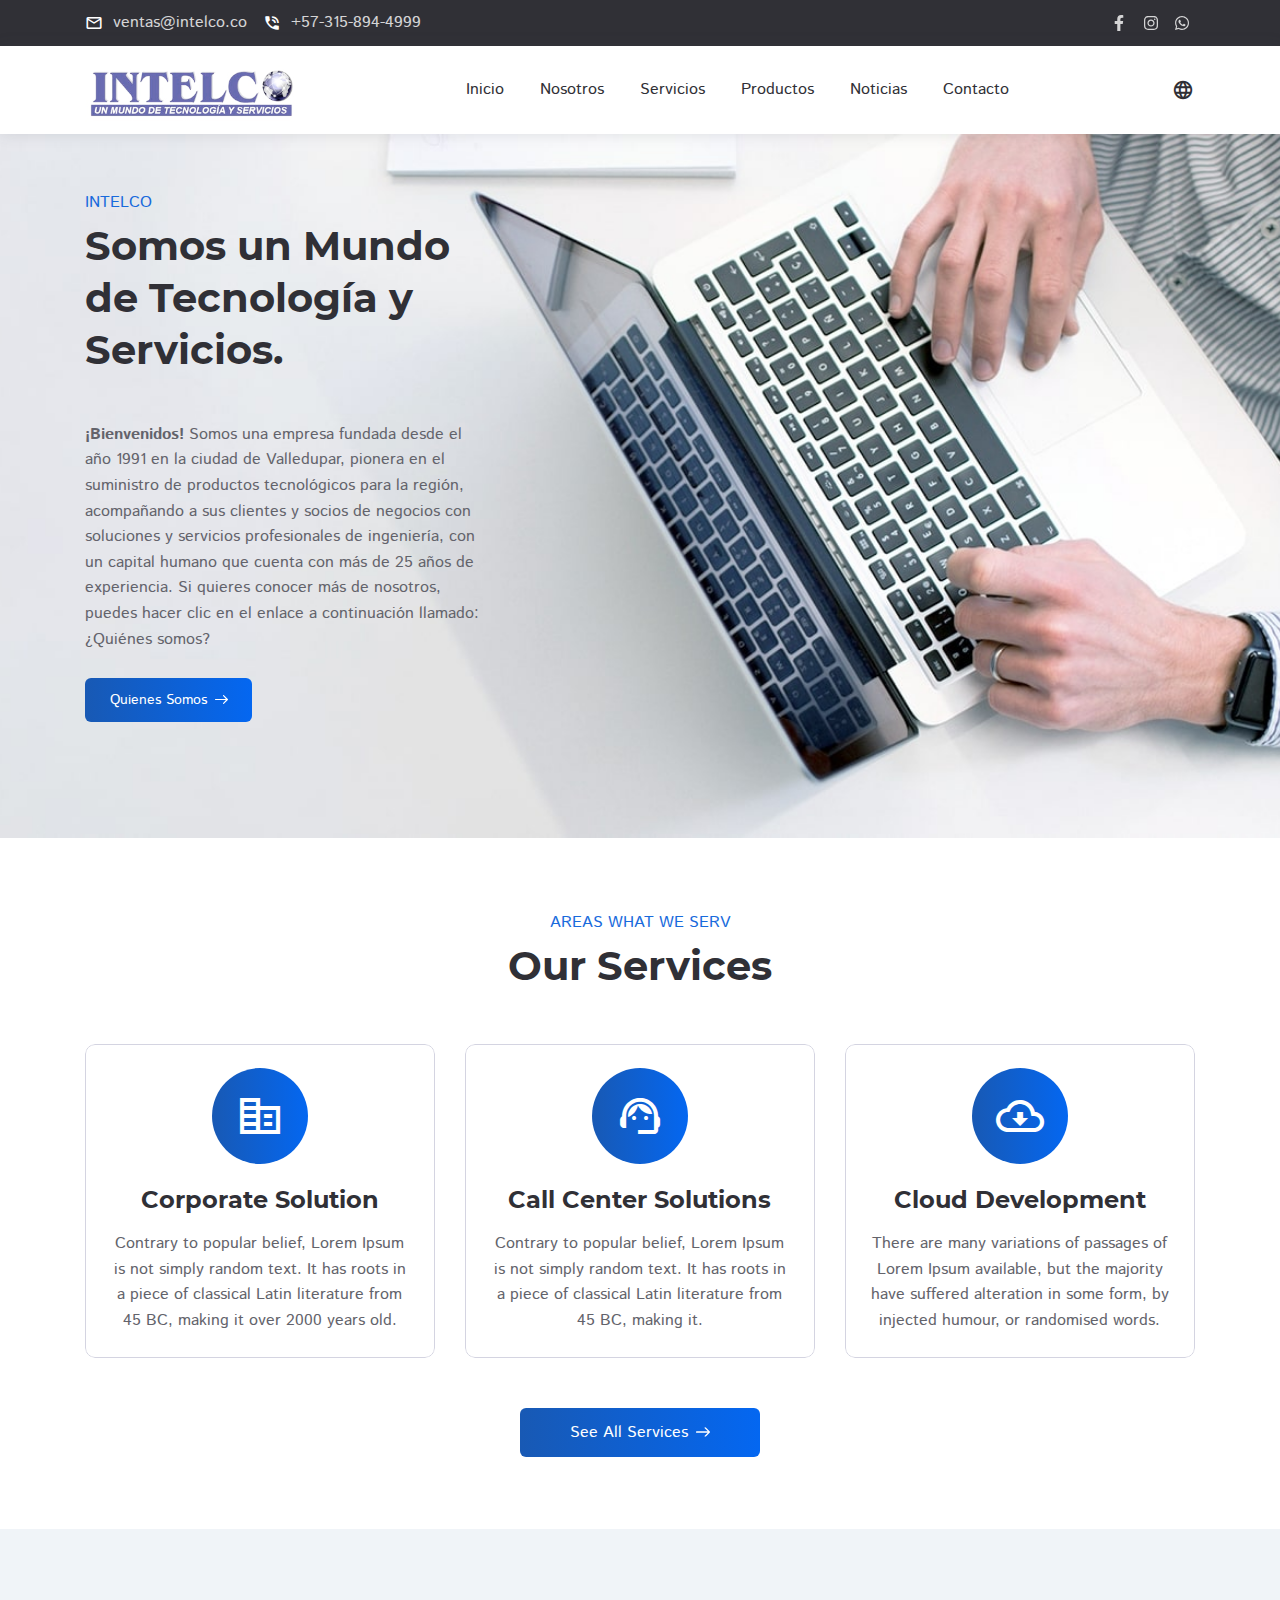
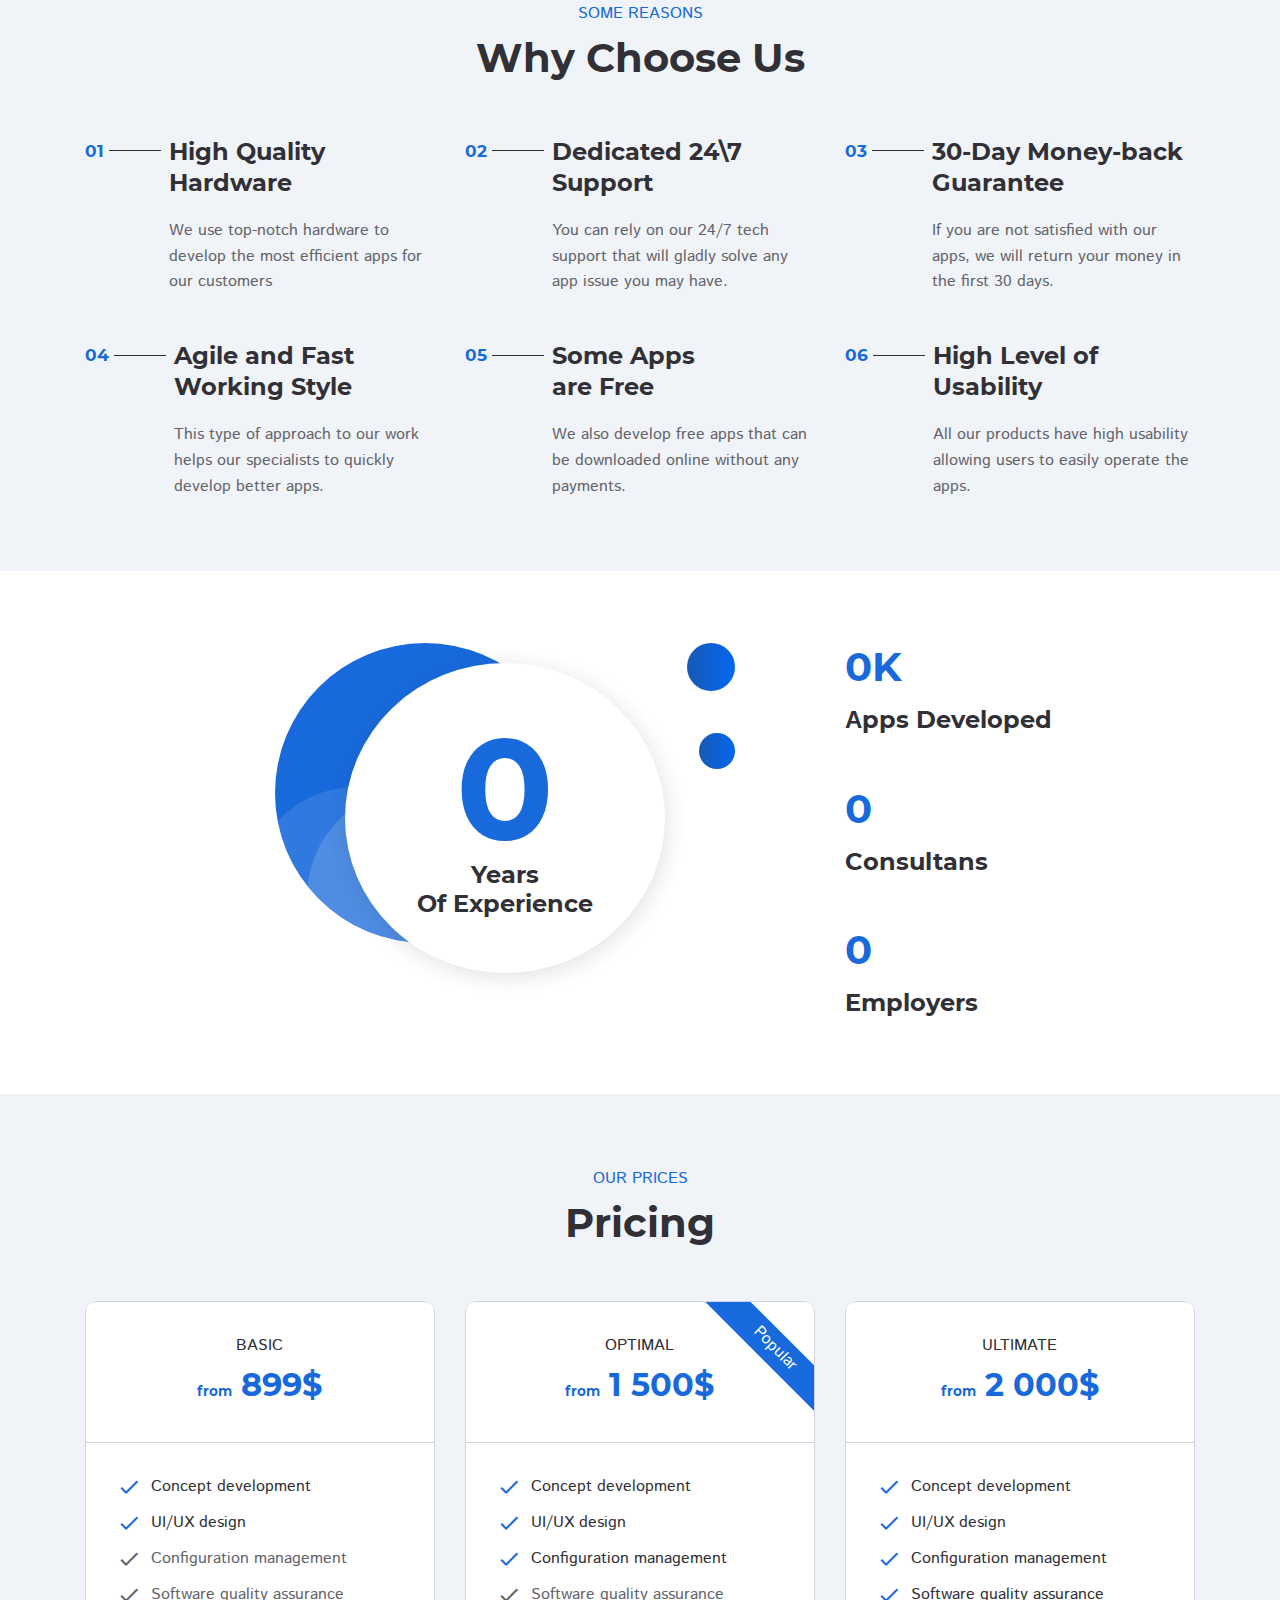
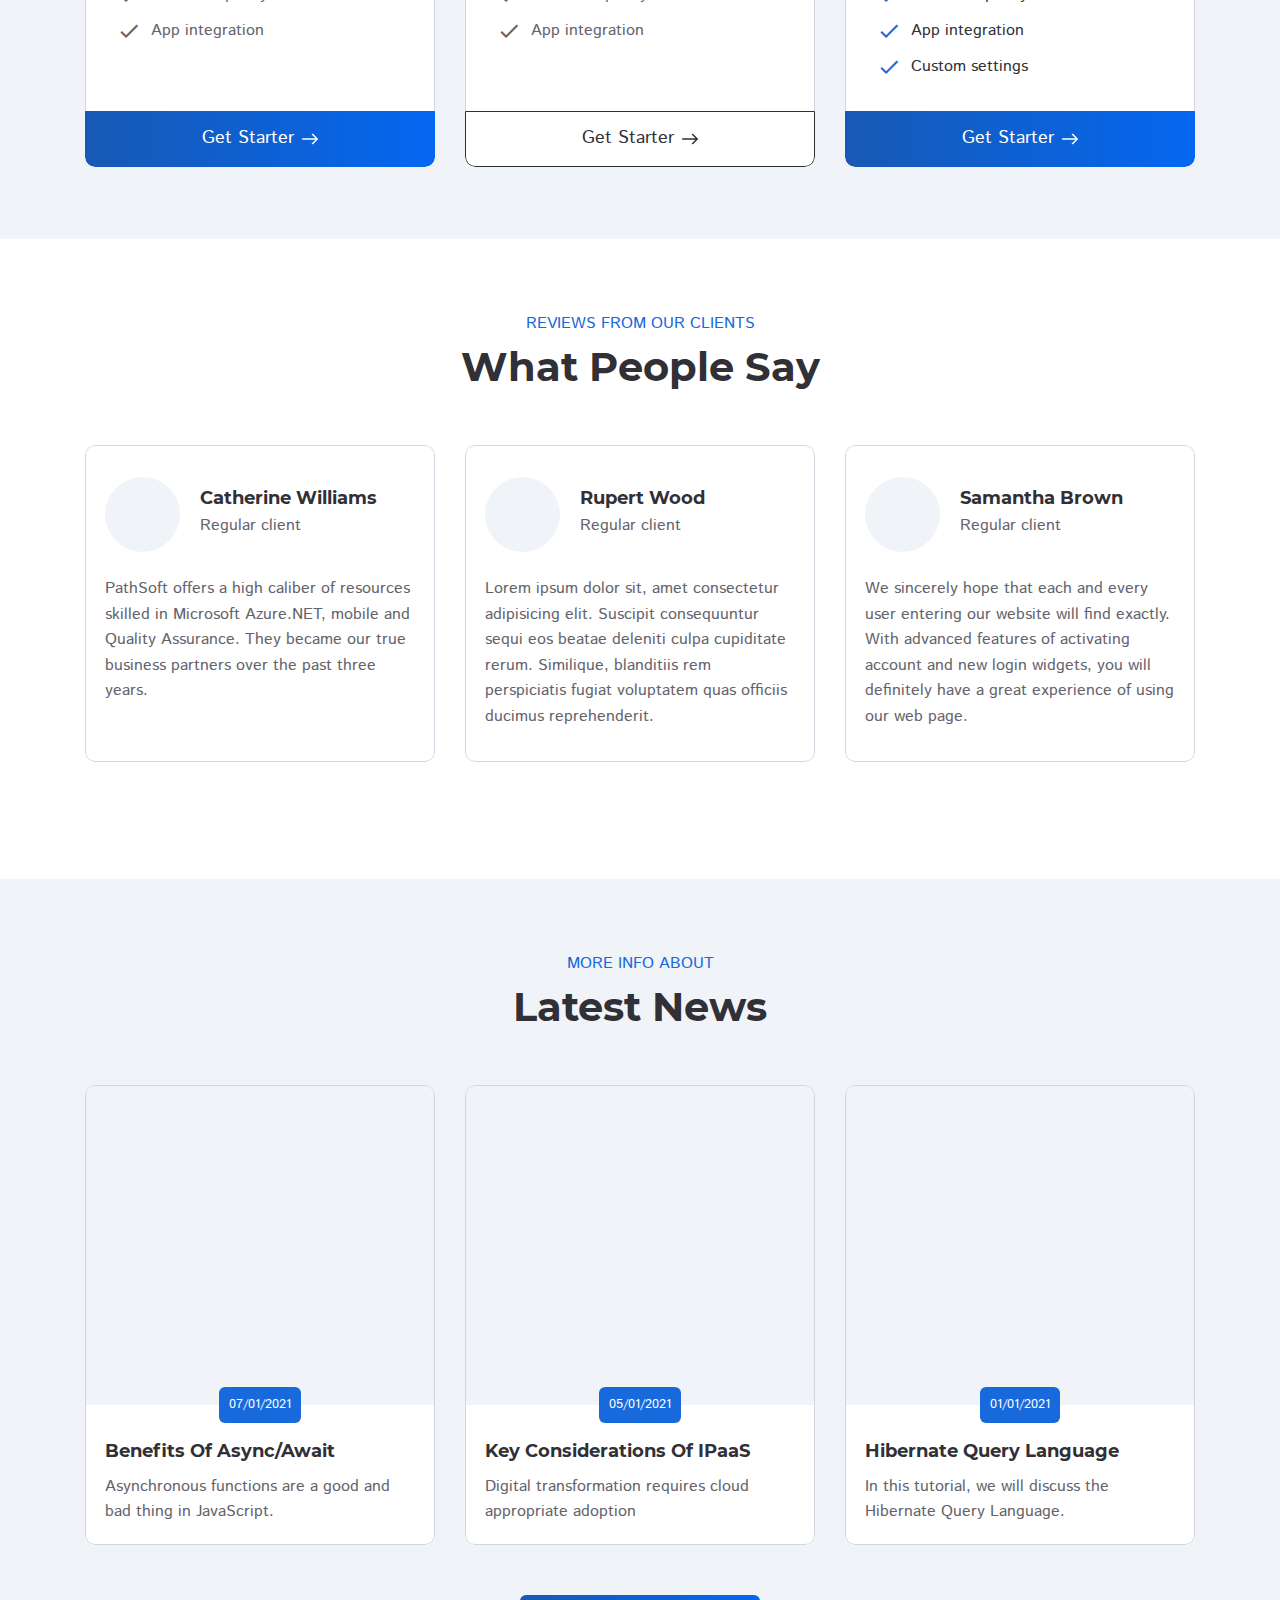
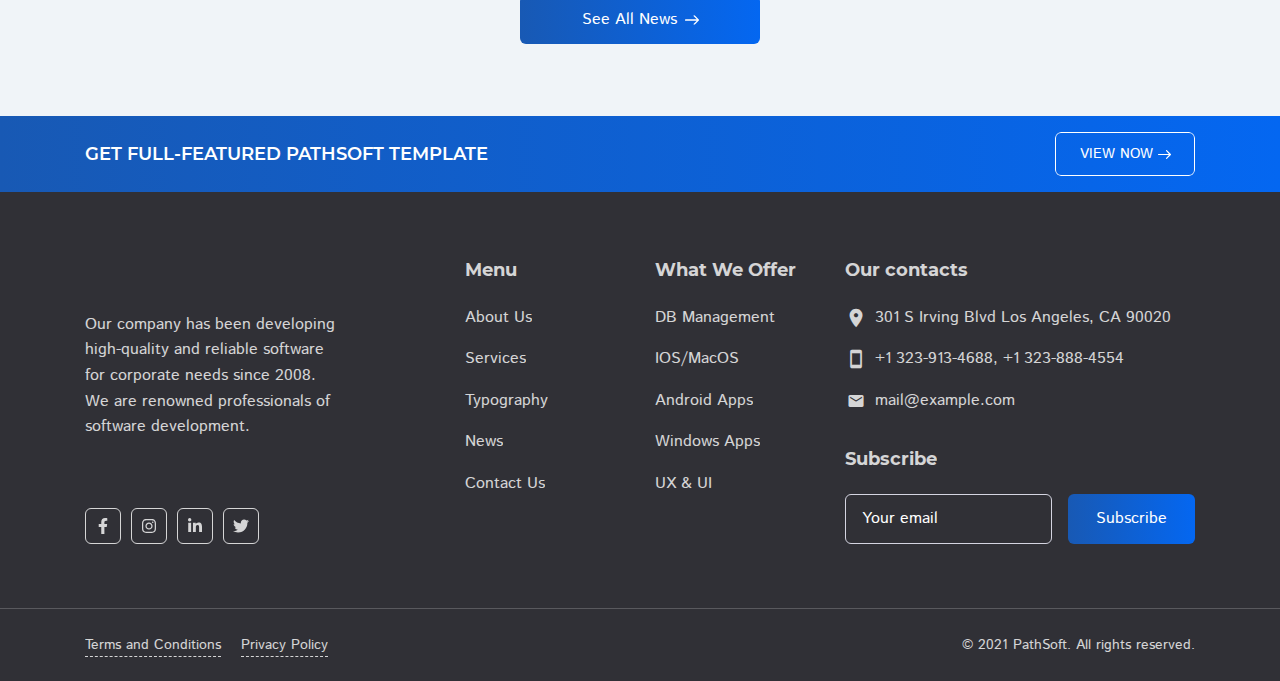
==== commit 29bafd84: "Empezando Intelco" ====
--- a/website/index.html
+++ b/website/index.html
@@ -207,22 +207,22 @@
                                             </div>
                                             <ul class="header-navbar-content">
                                                 <li>
-                                                    <a href="mailto:mail@example.com">
+                                                    <a href="mailto:ventas@intelco.co">
                                                         <i class="material-icons md-20">mail_outline</i>
-                                                        <span>mail@example.com</span>
+                                                        <span>ventas@intelco.co</span>
                                                     </a>
                                                 </li>
                                                 <li>
-                                                    <a href="mailto:mail@example.com" class="formingHrefTel">
+                                                    <a href="+573158944999" class="formingHrefTel">
                                                         <i class="material-icons md-20">support_agent</i>
-                                                        <span>1-888-777-1234</span>
+                                                        <span>+57-315-894-4999</span>
                                                     </a>
                                                 </li>
                                                 <li>
                                                     <!-- Begin social links -->
                                                     <ul class="social-links">
                                                         <li>
-                                                            <a href="#!" title="Facebook">
+                                                            <a href="https://www.facebook.com/intelcovalledupar" title="Facebook">
                                                                 <svg viewBox="0 0 320 512">
                                                                     <use
                                                                         xlink:href="assets/img/sprite.svg#facebook-icon">
@@ -231,7 +231,7 @@
                                                             </a>
                                                         </li>
                                                         <li>
-                                                            <a href="#!" title="Instagram">
+                                                            <a href="https://www.instagram.com/tiendaintelco/" title="Instagram">
                                                                 <svg viewBox="0 0 448 512">
                                                                     <use
                                                                         xlink:href="assets/img/sprite.svg#instagram-icon">
@@ -240,19 +240,10 @@
                                                             </a>
                                                         </li>
                                                         <li>
-                                                            <a href="#!" title="LinkedIn">
-                                                                <svg viewBox="0 0 448 512">
-                                                                    <use
-                                                                        xlink:href="assets/img/sprite.svg#linkedin-icon">
-                                                                    </use>
-                                                                </svg>
-                                                            </a>
-                                                        </li>
-                                                        <li>
-                                                            <a href="#!" title="Twitter">
+                                                            <a href="https://api.whatsapp.com/send/?phone=%2B573158944999&text&type=phone_number&app_absent=0" title="Whatsapp">
                                                                 <svg viewBox="0 0 512 512">
                                                                     <use
-                                                                        xlink:href="assets/img/sprite.svg#twitter-icon">
+                                                                        xlink:href="assets/img/sprite.svg#whatsapp-icon">
                                                                     </use>
                                                                 </svg>
                                                             </a>
@@ -278,28 +269,18 @@
                                 <div class="col">
                                     <div class="intro-content">
                                         <div class="section-heading shm-none">
-                                            <div class="section-subheading">Free template</div>
-                                            <h1>The Fastest <br> HTML5 Template</h1>
-                                            <p class="section-desc">Hi my friend. This free template is the simplified
-                                                version of the premium template, but you can use it for your own
-                                                purposes. The premium template includes a lot of functionality and much
-                                                more.</p>
+                                            <div class="section-subheading">Intelco</div>
+                                            <h1>Somos un Mundo de Tecnología y Servicios.</h1> <br></h1>
+                                            <p class="section-desc"><strong>¡Bienvenidos!</strong> Somos una empresa fundada desde el año 1991 en la ciudad de Valledupar, pionera en el suministro de productos tecnológicos para la región, acompañando a sus clientes y socios de negocios con soluciones y servicios profesionales de ingeniería, con un capital humano que cuenta con más de 25 años de experiencia. Si quieres conocer más de nosotros, puedes hacer clic en el enlace a continuación llamado: ¿Quiénes somos?</p>
                                         </div>
                                         <div class="wrap-btn intro-btns">
-                                            <a href="https://www.templatemonster.com/website-templates/pathsoft-it-solutions-for-your-business-services-website-template-83414.html"
+                                            <a href="#"
                                                 class="btn btn-with-icon btn-small ripple">
-                                                <span>Buy premium</span>
+                                                <span>Quienes Somos</span>
                                                 <svg class="btn-icon-right" viewBox="0 0 13 9" width="13" height="9">
                                                     <use xlink:href="assets/img/sprite.svg#arrow-right"></use>
                                                 </svg>
-                                            </a>
-                                            <a href="contact-us.html"
-                                                class="btn btn-with-icon btn-border btn-small ripple">
-                                                <span>Get in Touch</span>
-                                                <svg class="btn-icon-right" viewBox="0 0 13 9" width="13" height="9">
-                                                    <use xlink:href="assets/img/sprite.svg#arrow-right"></use>
-                                                </svg>
-                                            </a>
+                                            </a>                                
                                         </div>
                                     </div>
                                 </div>
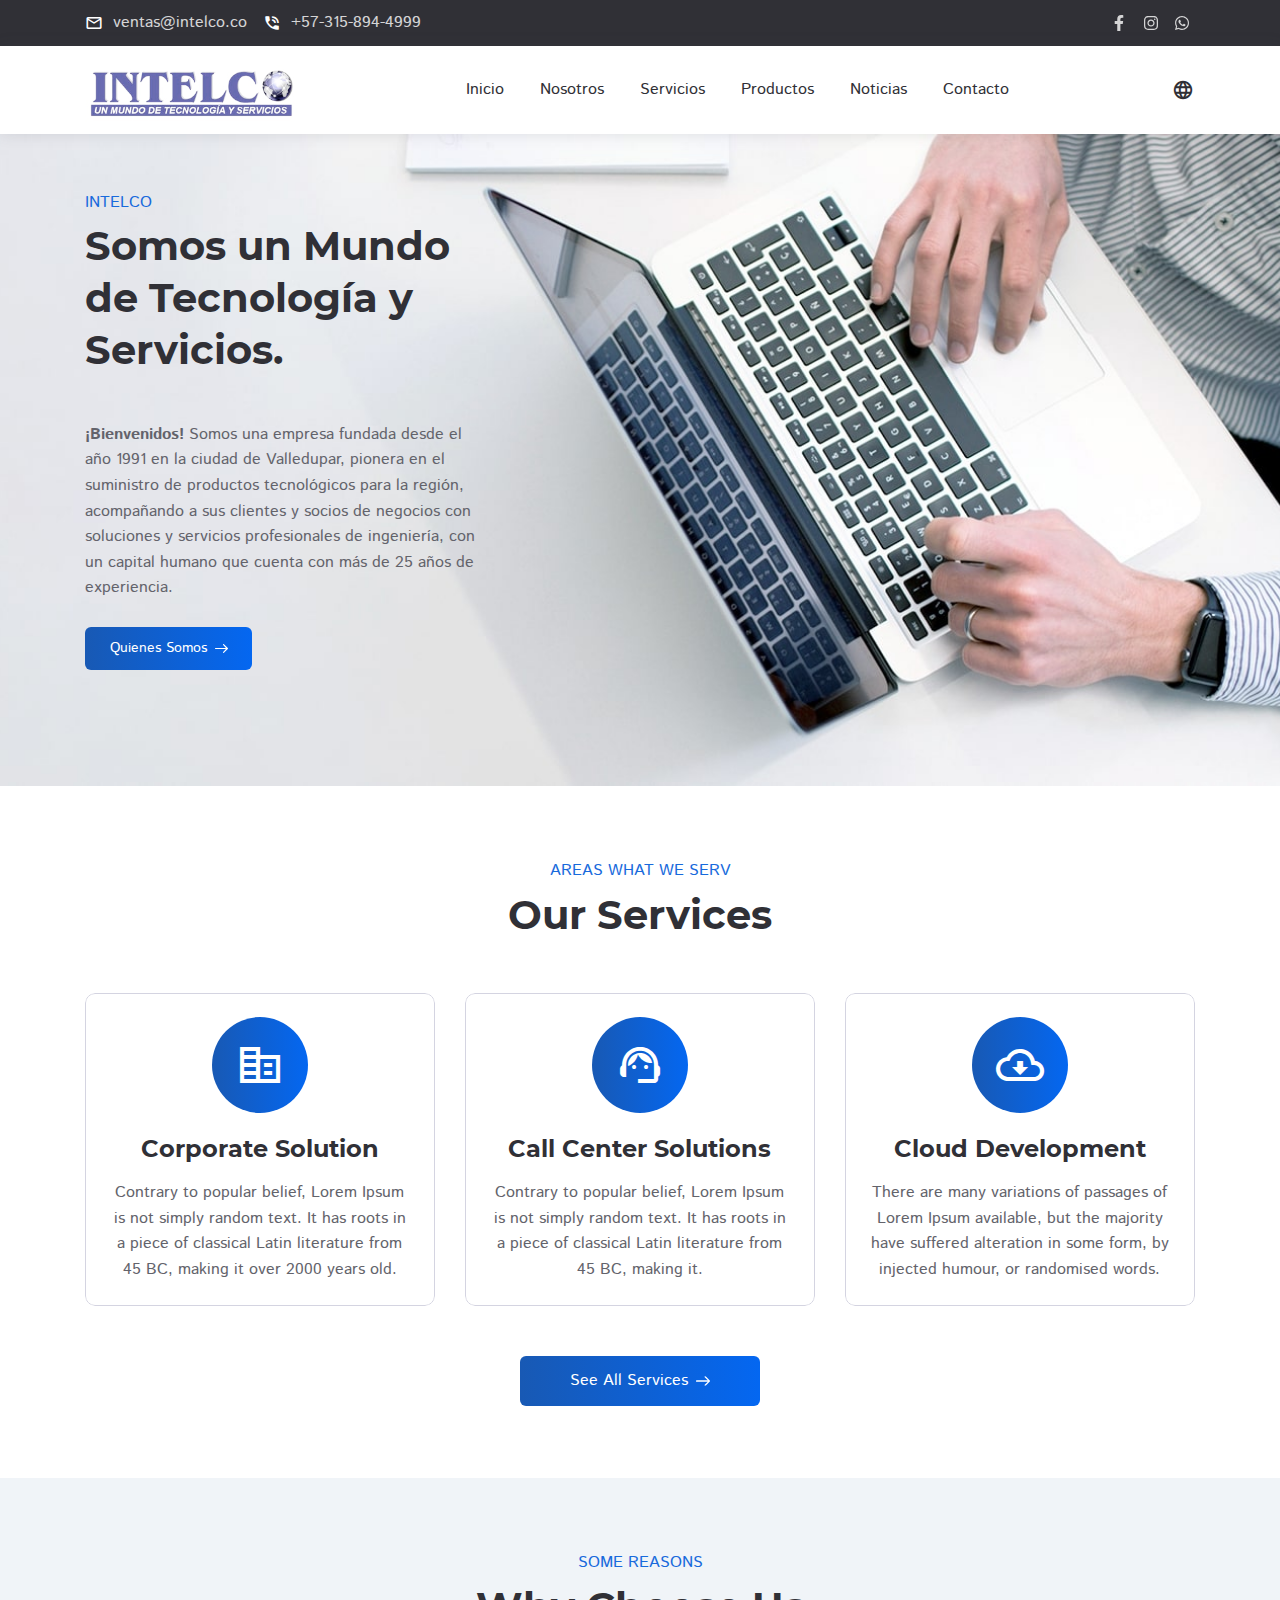
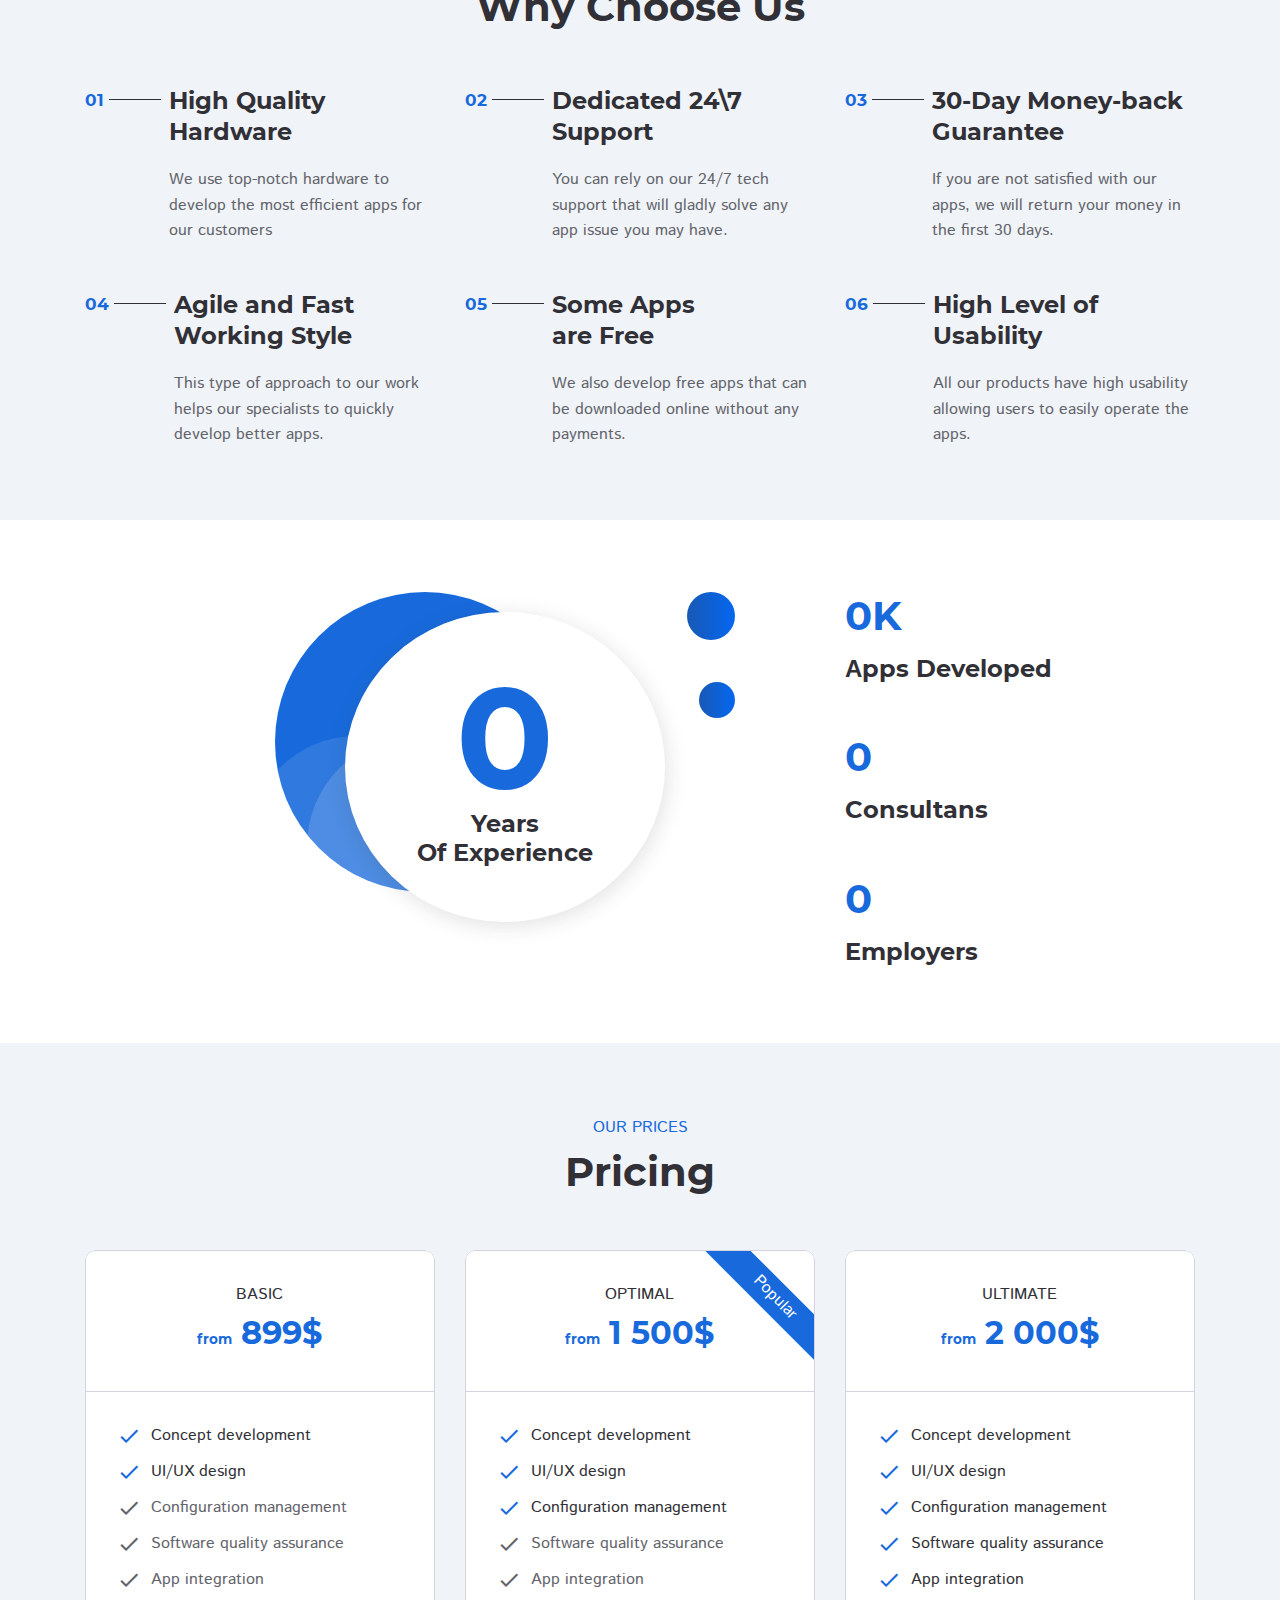
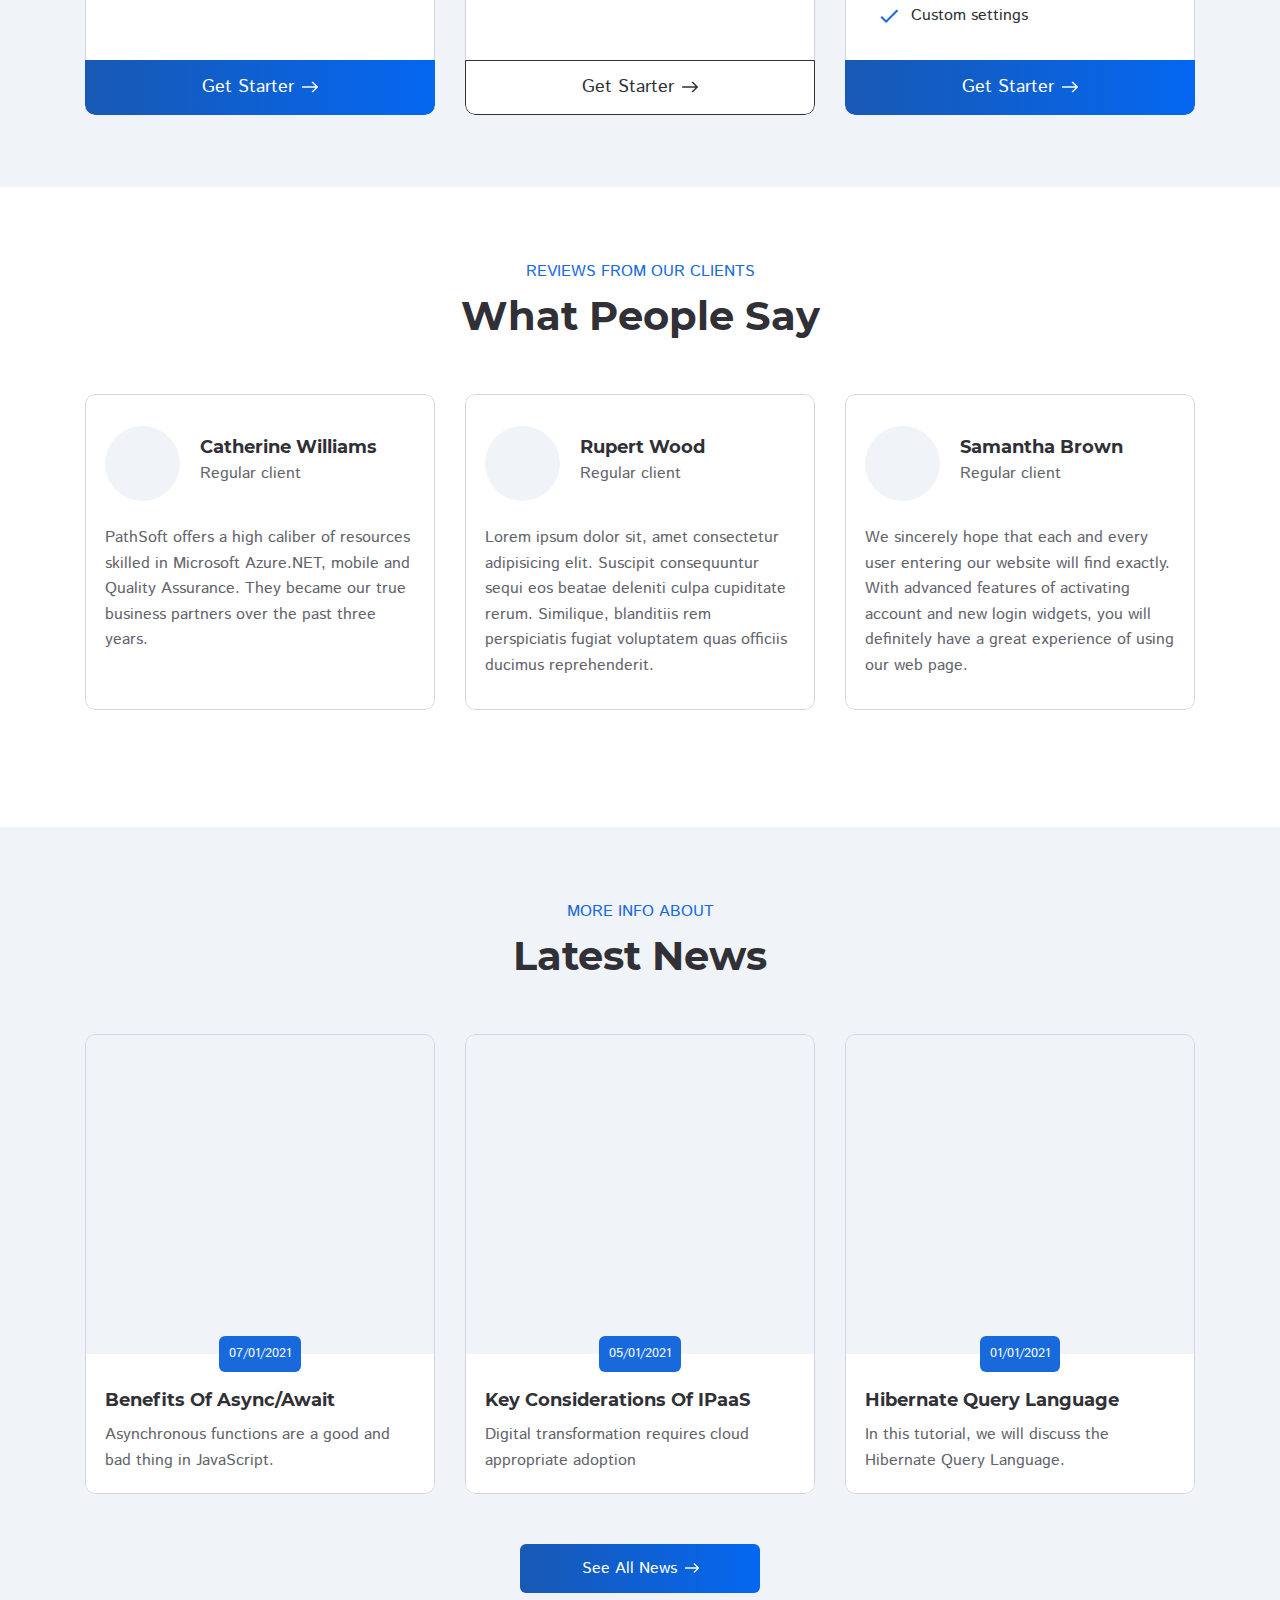
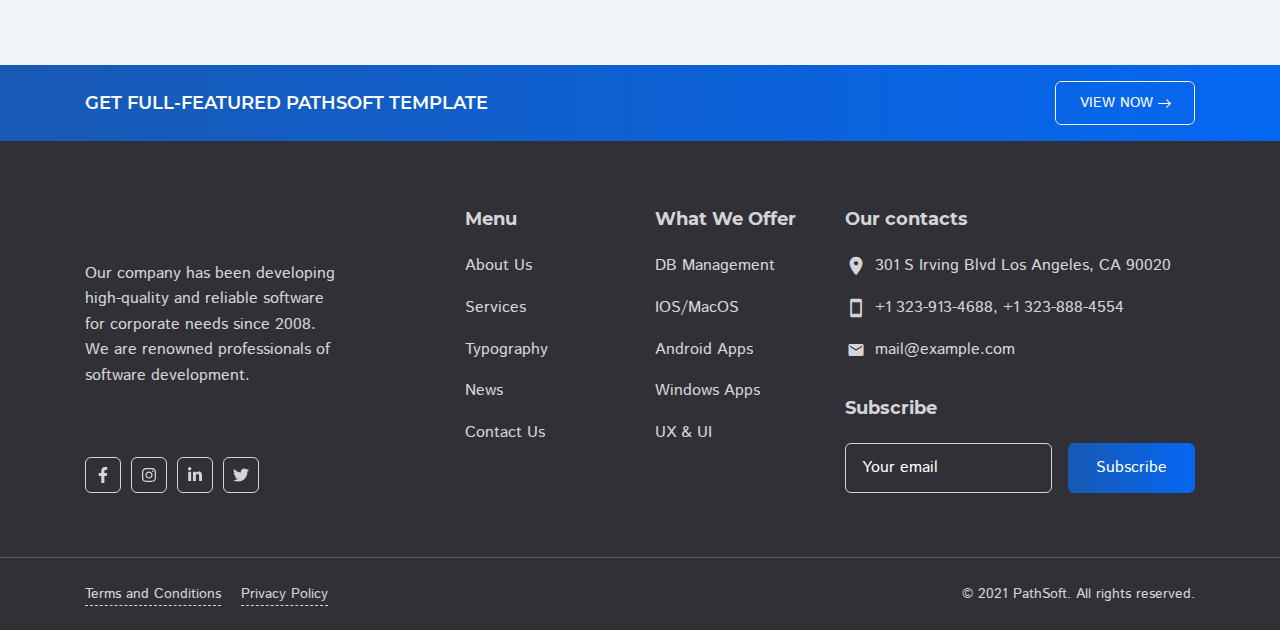
==== commit 0777ebe6: "antes de irme" ====
--- a/website/index.html
+++ b/website/index.html
@@ -271,7 +271,7 @@
                                         <div class="section-heading shm-none">
                                             <div class="section-subheading">Intelco</div>
                                             <h1>Somos un Mundo de Tecnología y Servicios.</h1> <br></h1>
-                                            <p class="section-desc"><strong>¡Bienvenidos!</strong> Somos una empresa fundada desde el año 1991 en la ciudad de Valledupar, pionera en el suministro de productos tecnológicos para la región, acompañando a sus clientes y socios de negocios con soluciones y servicios profesionales de ingeniería, con un capital humano que cuenta con más de 25 años de experiencia. Si quieres conocer más de nosotros, puedes hacer clic en el enlace a continuación llamado: ¿Quiénes somos?</p>
+                                            <p class="section-desc"><strong>¡Bienvenidos!</strong> Somos una empresa fundada desde el año 1991 en la ciudad de Valledupar, pionera en el suministro de productos tecnológicos para la región, acompañando a sus clientes y socios de negocios con soluciones y servicios profesionales de ingeniería, con un capital humano que cuenta con más de 25 años de experiencia.</p>
                                         </div>
                                         <div class="wrap-btn intro-btns">
                                             <a href="#"
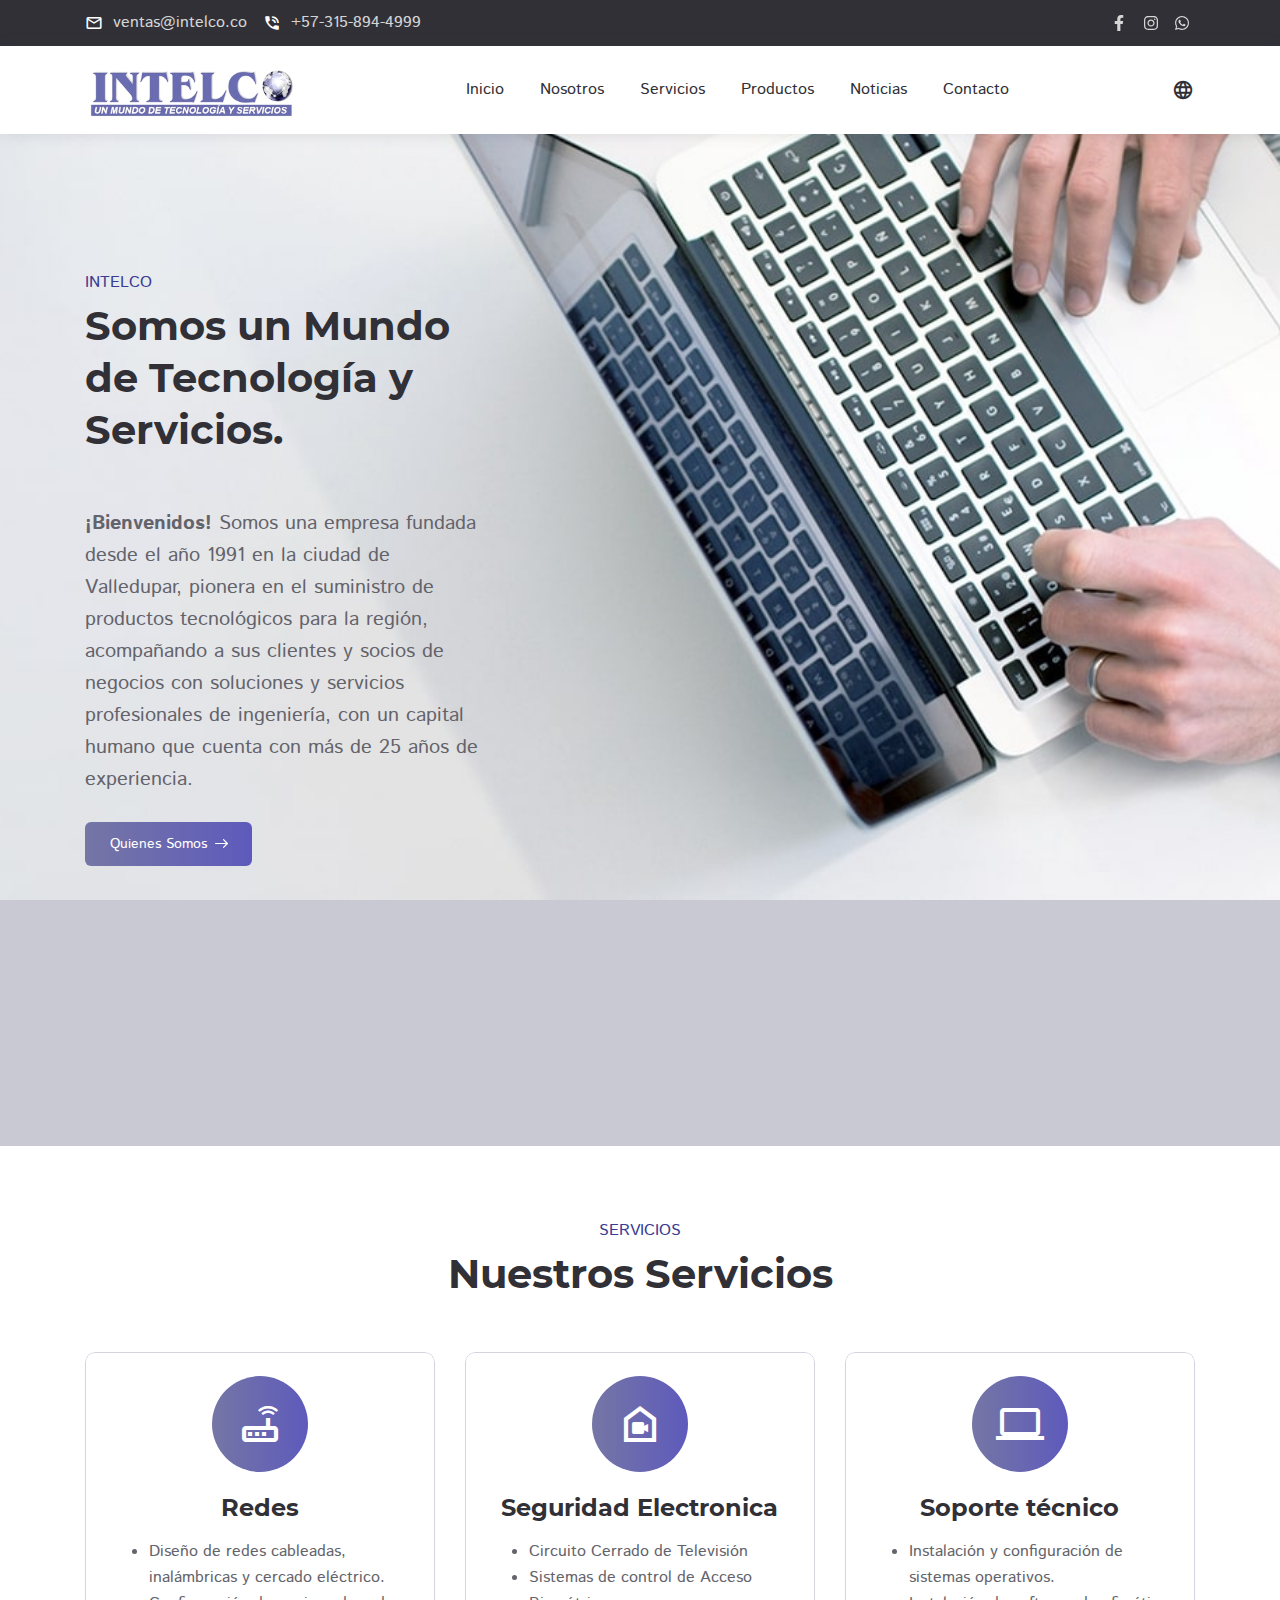
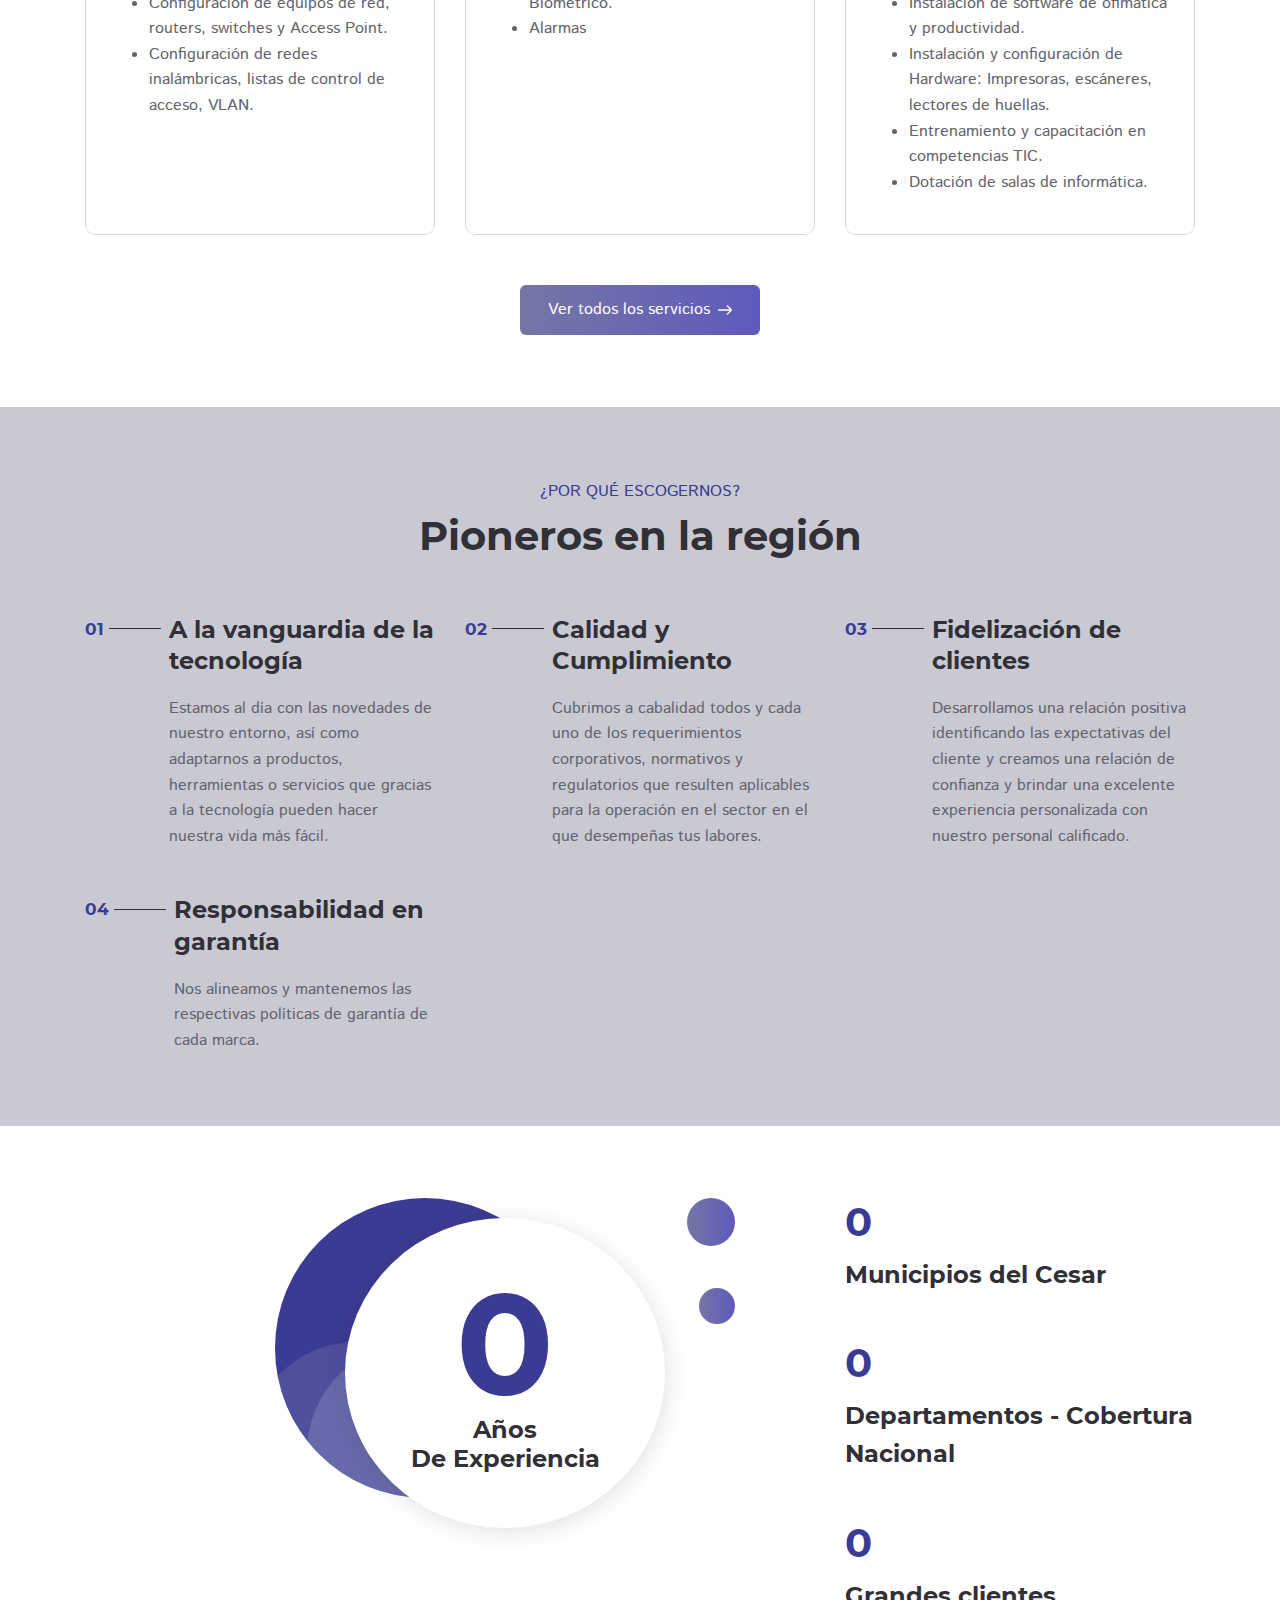
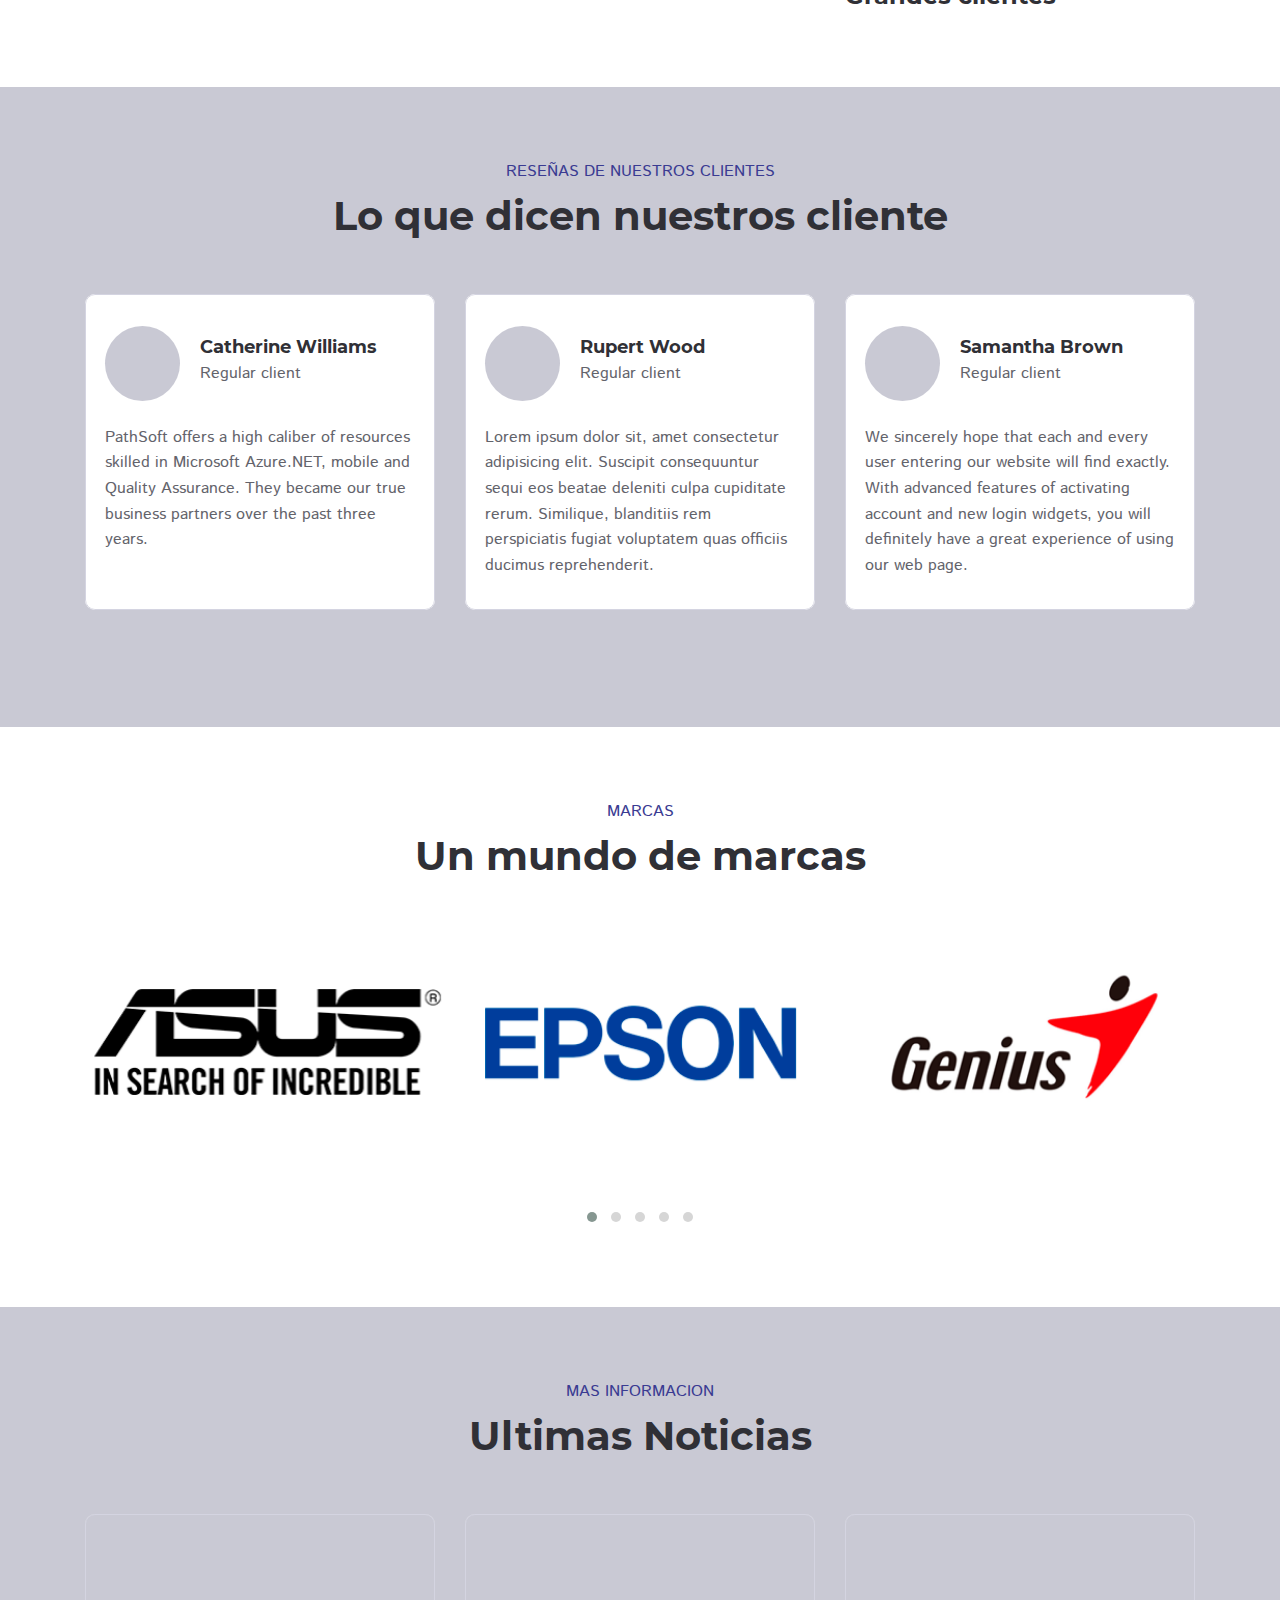
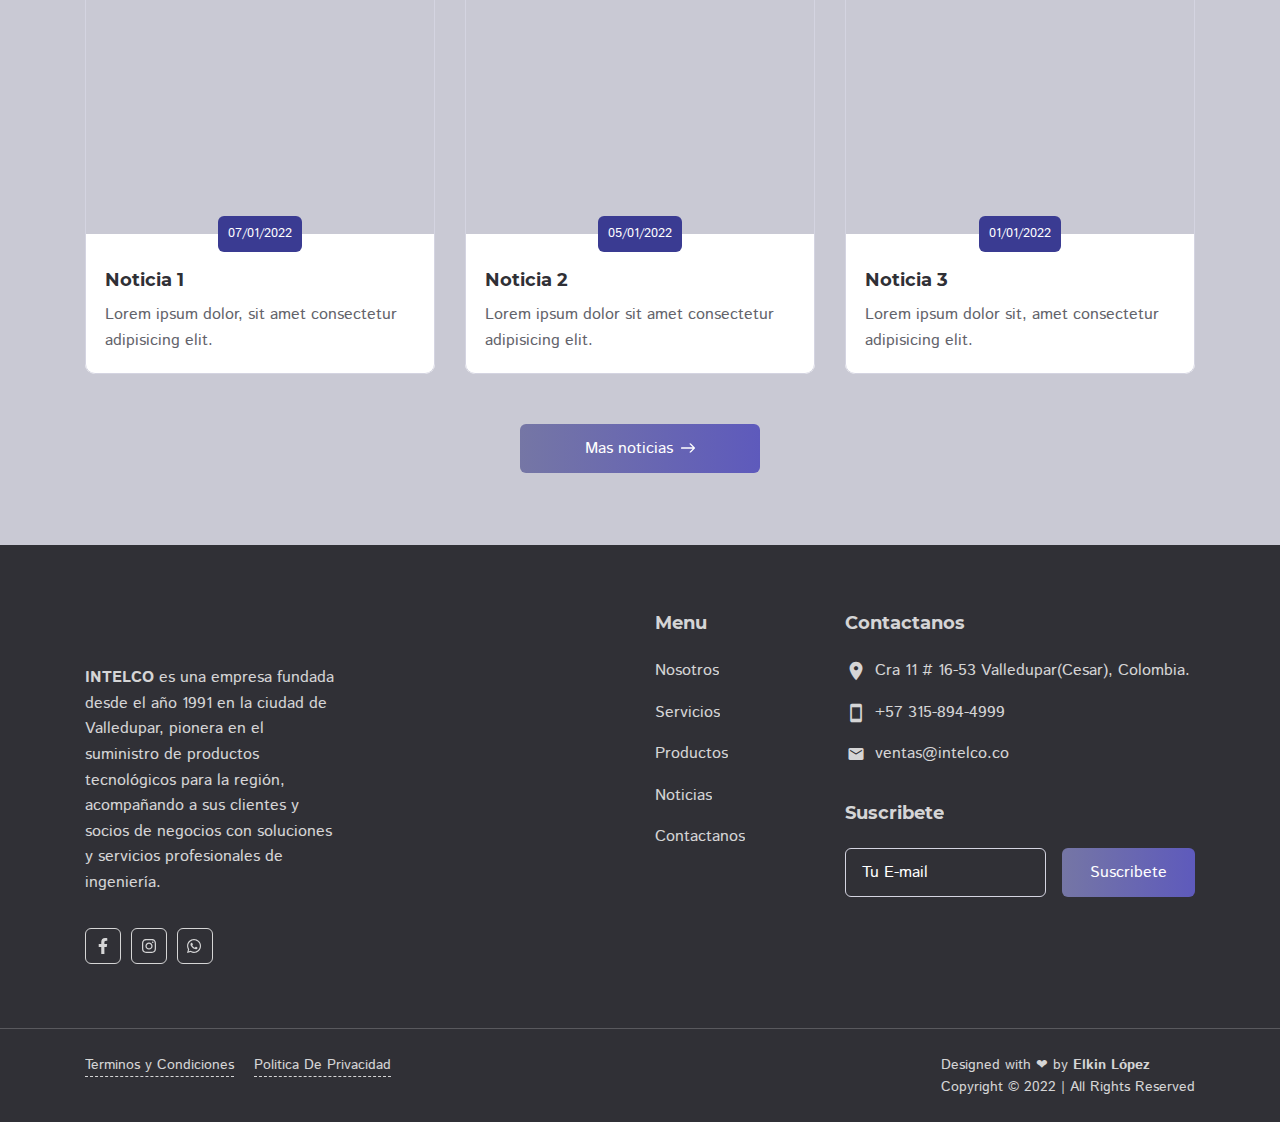
==== commit a816b2d4: "Primera Version solo vistas" ====
--- a/website/index.html
+++ b/website/index.html
@@ -5,8 +5,7 @@
 
     <meta charset="utf-8">
 
-    <title>Intelco- Un Mundo de Ingenieria y servicios</title>
-
+    <title>Intelco | Un Mundo de Tecnologia y servicios</title>
     <meta name="description"
         content="Conoce INTELCO una empresa vallenata con más de 27 años de experiencia en la venta y asesoramiento en articulos y servicios de tecnología. ¡Bienvenidos!" />
     <meta name="robots" content="index, follow" />
@@ -44,6 +43,17 @@
 
     <link rel="stylesheet" href="assets/css/libs.css">
     <link rel="stylesheet" href="assets/css/style.css">
+
+    <link rel="stylesheet" href="/node_modules/owl.carousel/dist/assets/owl.carousel.min.css" />
+
+    <link rel="stylesheet" href="https://cdnjs.cloudflare.com/ajax/libs/OwlCarousel2/2.3.4/assets/owl.carousel.min.css"
+        integrity="sha512-tS3S5qG0BlhnQROyJXvNjeEM4UpMXHrQfTGmbQ1gKmelCxlSEBUaxhRBj/EFTzpbP4RVSrpEikbmdJobCvhE3g=="
+        crossorigin="anonymous" referrerpolicy="no-referrer" />
+    <link rel="stylesheet"
+        href="https://cdnjs.cloudflare.com/ajax/libs/OwlCarousel2/2.3.4/assets/owl.theme.default.min.css"
+        integrity="sha512-sMXtMNL1zRzolHYKEujM2AqCLUR9F2C4/05cdbxjjLSRvMQIciEPCQZo++nk7go3BtSuK9kfa/s+a4f4i5pLkw=="
+        crossorigin="anonymous" referrerpolicy="no-referrer" />
+
     <link rel="preload" href="assets/fonts/istok-web-v15-latin/istok-web-v15-latin-regular.woff2" as="font"
         type="font/woff2" crossorigin>
     <link rel="preload" href="assets/fonts/istok-web-v15-latin/istok-web-v15-latin-700.woff2" as="font"
@@ -70,20 +80,17 @@
                 <div class="mmm-content">
                     <ul class="mmm-list">
                         <li><a href="index.html">Inicio</a></li>
-                        <li><a href="about-us.html">Nosotros</a></li>
-                        <li><a href="services.html">Servicios</a></li>
-                        <li><a href="typography.html">Productos</a></li>
-                        <li><a href="news.html">Noticias</a></li>
-                        <li><a href="contact-us.html">Contacto</a></li>
+                        <li><a href="#about">Nosotros</a></li>
+                        <li><a href="#services">Servicios</a></li>
+                        <li><a href="#marcas">Productos</a></li>
+                        <li><a href="#new">Noticias</a></li>
+                        <li><a href="#contact">Contacto</a></li>
                     </ul>
                 </div>
                 <div class="mmm-footer">
                     <ul class="mmm-lang">
                         <li class="active"><a href="#!"><span>En</span></a></li>
                         <li><a href="#!"><span>Sp</span></a></li>
-                        <li><a href="#!"><span>It</span></a></li>
-                        <li><a href="#!"><span>Uk</span></a></li>
-                        <li><a href="#!"><span>Ru</span></a></li>
                     </ul>
                 </div>
             </nav><!-- End mobile main menu -->
@@ -165,14 +172,14 @@
                                 <!-- Begin main menu -->
                                 <nav class="main-mnu">
                                     <ul class="main-mnu-list">
-                                        <li><a href="index.html" data-title="Inicio"><span>Inicio </span></a></li>
-                                        <li><a href="about-us.html" data-title="Nosotros"><span>Nosotros</span></a></li>
-                                        <li><a href="services.html" data-title="Servicios"><span>Servicios</span></a>
+                                        <li><a href="#" data-title="Inicio"><span>Inicio </span></a></li>
+                                        <li><a href="#" data-title="Nosotros"><span>Nosotros</span></a></li>
+                                        <li><a href="#services" data-title="Servicios"><span>Servicios</span></a>
                                         </li>
-                                        <li><a href="typography.html" data-title="Productos"><span>Productos</span></a>
+                                        <li><a href="#marcas" data-title="Productos"><span>Productos</span></a>
                                         </li>
-                                        <li><a href="news.html" data-title="Noticias"><span>Noticias</span></a></li>
-                                        <li><a href="contact-us.html" data-title="Contacto"> <span>Contacto</span></a>
+                                        <li><a href="#new" data-title="Noticias"><span>Noticias</span></a></li>
+                                        <li><a href="#contact" data-title="Contacto"> <span>Contacto</span></a>
                                         </li>
                                     </ul>
                                 </nav><!-- End main menu -->
@@ -187,15 +194,9 @@
                                                     class="material-icons md-22">language</i></div>
                                             <ul class="header-lang-list">
                                                 <li class="active"><a href="#!" class="hover-link" data-lang="En"
-                                                        data-title="English"><span>English</span></a></li>
+                                                        data-title="Ingles"><span>English</span></a></li>
                                                 <li><a href="#!" class="hover-link" data-lang="Sp"
-                                                        data-title="Spanish"><span>Spanish</span></a></li>
-                                                <li><a href="#!" class="hover-link" data-lang="It"
-                                                        data-title="Italian"><span>Italian</span></a></li>
-                                                <li><a href="#!" class="hover-link" data-lang="Uk"
-                                                        data-title="Ukraine"><span>Ukraine</span></a></li>
-                                                <li><a href="#!" class="hover-link" data-lang="Ru"
-                                                        data-title="Russian"><span>Russian</span></a></li>
+                                                        data-title="Español"><span>Spanish</span></a></li>
                                             </ul>
                                         </div>
                                     </li><!-- End header languarge -->
@@ -222,7 +223,8 @@
                                                     <!-- Begin social links -->
                                                     <ul class="social-links">
                                                         <li>
-                                                            <a href="https://www.facebook.com/intelcovalledupar" title="Facebook">
+                                                            <a href="https://www.facebook.com/intelcovalledupar"
+                                                                title="Facebook">
                                                                 <svg viewBox="0 0 320 512">
                                                                     <use
                                                                         xlink:href="assets/img/sprite.svg#facebook-icon">
@@ -231,7 +233,8 @@
                                                             </a>
                                                         </li>
                                                         <li>
-                                                            <a href="https://www.instagram.com/tiendaintelco/" title="Instagram">
+                                                            <a href="https://www.instagram.com/tiendaintelco/"
+                                                                title="Instagram">
                                                                 <svg viewBox="0 0 448 512">
                                                                     <use
                                                                         xlink:href="assets/img/sprite.svg#instagram-icon">
@@ -240,7 +243,8 @@
                                                             </a>
                                                         </li>
                                                         <li>
-                                                            <a href="https://api.whatsapp.com/send/?phone=%2B573158944999&text&type=phone_number&app_absent=0" title="Whatsapp">
+                                                            <a href="https://api.whatsapp.com/send/?phone=%2B573158944999&text&type=phone_number&app_absent=0"
+                                                                title="Whatsapp">
                                                                 <svg viewBox="0 0 512 512">
                                                                     <use
                                                                         xlink:href="assets/img/sprite.svg#whatsapp-icon">
@@ -261,7 +265,7 @@
             </header><!-- End header -->
 
             <!-- Begin intro -->
-            <div class="section-bgc intro">
+            <div id="intro" class="section-bgc intro">
                 <div class="intro-slider">
                     <div class="intro-item" style="background-image: url(assets/img/intro-img1.jpg);">
                         <div class="container">
@@ -271,16 +275,20 @@
                                         <div class="section-heading shm-none">
                                             <div class="section-subheading">Intelco</div>
                                             <h1>Somos un Mundo de Tecnología y Servicios.</h1> <br></h1>
-                                            <p class="section-desc"><strong>¡Bienvenidos!</strong> Somos una empresa fundada desde el año 1991 en la ciudad de Valledupar, pionera en el suministro de productos tecnológicos para la región, acompañando a sus clientes y socios de negocios con soluciones y servicios profesionales de ingeniería, con un capital humano que cuenta con más de 25 años de experiencia.</p>
+                                            <p class="section-desc"><strong>¡Bienvenidos!</strong> Somos una empresa
+                                                fundada desde el año 1991 en la ciudad de Valledupar, pionera en el
+                                                suministro de productos tecnológicos para la región, acompañando a sus
+                                                clientes y socios de negocios con soluciones y servicios profesionales
+                                                de ingeniería, con un capital humano que cuenta con más de 25 años de
+                                                experiencia.</p>
                                         </div>
                                         <div class="wrap-btn intro-btns">
-                                            <a href="#"
-                                                class="btn btn-with-icon btn-small ripple">
+                                            <a href="#about" class="btn btn-with-icon btn-small ripple">
                                                 <span>Quienes Somos</span>
                                                 <svg class="btn-icon-right" viewBox="0 0 13 9" width="13" height="9">
                                                     <use xlink:href="assets/img/sprite.svg#arrow-right"></use>
                                                 </svg>
-                                            </a>                                
+                                            </a>
                                         </div>
                                     </div>
                                 </div>
@@ -291,61 +299,80 @@
             </div><!-- End intro -->
 
             <!-- Begin services -->
-            <section class="section services">
+            <section id="services" class="section services">
                 <div class="container">
                     <div class="row">
                         <div class="col-12">
                             <div class="section-heading heading-center">
-                                <div class="section-subheading">Areas what we serv</div>
-                                <h2>Our Services</h2>
-                            </div>
-                        </div>
-                        <div class="col-lg-4 col-md-6 col-12 item">
-                            <a href="single-services.html" class="iitem item-style">
+                                <div class="section-subheading">Servicios</div>
+                                <h2>Nuestros Servicios</h2>
+                            </div>
+                        </div>
+                        <div class="col-lg-4 col-md-6 col-12 item">
+                            <a href="#" class="iitem item-style">
                                 <div class="iitem-icon">
-                                    <i class="material-icons material-icons-outlined md-48">corporate_fare</i>
+                                    <i class="material-icons material-icons-outlined md-48">router</i>
                                 </div>
                                 <div class="iitem-icon-bg">
-                                    <i class="material-icons material-icons-outlined">corporate_fare</i>
-                                </div>
-                                <h3 class="iitem-heading item-heading-large">Corporate Solution</h3>
-                                <div class="iitem-desc">Contrary to popular belief, Lorem Ipsum is not simply random
-                                    text. It has roots in a piece of classical Latin literature from 45 BC, making it
-                                    over 2000 years old.</div>
+                                    <i class="material-icons material-icons-outlined">router</i>
+                                </div>
+                                <h3 class="iitem-heading item-heading-large">Redes</h3>
+                                <div class="iitem-desc">
+                                    <ul>
+                                        <li>Diseño de redes cableadas, inalámbricas y cercado eléctrico.</li>
+                                        <li>Configuración de equipos de red, routers, switches y Access Point.</li>
+                                        <li>Configuración de redes inalámbricas, listas de control de acceso, VLAN.</li>
+                                    </ul>
+                                </div>
                             </a>
                         </div>
                         <div class="col-lg-4 col-md-6 col-12 item">
-                            <a href="single-services.html" class="iitem item-style">
+                            <a href="#" class="iitem item-style">
                                 <div class="iitem-icon">
-                                    <i class="material-icons material-icons-outlined md-48">support_agent</i>
+                                    <i class="material-icons material-icons-outlined md-48">camera_indoor</i>
                                 </div>
                                 <div class="iitem-icon-bg">
-                                    <i class="material-icons material-icons-outlined">support_agent</i>
-                                </div>
-                                <h3 class="iitem-heading item-heading-large">Call Center Solutions</h3>
-                                <div class="iitem-desc">Contrary to popular belief, Lorem Ipsum is not simply random
-                                    text. It has roots in a piece of classical Latin literature from 45 BC, making it.
+                                    <i class="material-icons material-icons-outlined">camera_indoor</i>
+                                </div>
+                                <h3 class="iitem-heading item-heading-large">Seguridad Electronica</h3>
+                                <div class="iitem-desc">
+                                    <ul>
+                                        <li>Circuito Cerrado de Televisión</li>
+                                        <li>Sistemas de control de Acceso Biométrico.</li>
+                                        <li>Alarmas</li>
+                                    </ul>
+
                                 </div>
                             </a>
                         </div>
                         <div class="col-lg-4 col-md-12 col-12 item">
-                            <a href="single-services.html" class="iitem item-style">
+                            <a href="#" class="iitem item-style">
                                 <div class="iitem-icon">
-                                    <i class="material-icons material-icons-outlined md-48">cloud_download</i>
+                                    <i class="material-icons material-icons-outlined md-48">laptop</i>
                                 </div>
                                 <div class="iitem-icon-bg">
-                                    <i class="material-icons material-icons-outlined">cloud_download</i>
-                                </div>
-                                <h3 class="iitem-heading item-heading-large">Cloud Development</h3>
-                                <div class="iitem-desc">There are many variations of passages of Lorem Ipsum available,
-                                    but the majority have suffered alteration in some form, by injected humour, or
-                                    randomised words.</div>
+                                    <i class="material-icons material-icons-outlined">laptop</i>
+                                </div>
+                                <h3 class="iitem-heading item-heading-large">Soporte técnico</h3>
+                                <div class="iitem-desc">
+                                    <ul>
+                                        <li>Instalación y configuración de sistemas operativos.</li>
+                                        <li>Instalación de software de ofimática y productividad.
+                                        </li>
+                                        <li>Instalación y configuración de Hardware: Impresoras, escáneres, lectores de
+                                            huellas.</li>
+                                        <li>Entrenamiento y capacitación en competencias TIC.</li>
+                                        <li>Dotación de salas de informática.
+                                        </li>
+                                    </ul>
+
+                                </div>
                             </a>
                         </div>
                         <div class="col-12">
                             <div class="section-btns justify-content-center">
-                                <a href="services.html" class="btn btn-with-icon btn-w240 ripple">
-                                    <span>See All Services</span>
+                                <a href="#" class="btn btn-with-icon btn-w240 ripple">
+                                    <span>Ver todos los servicios</span>
                                     <svg class="btn-icon-right" viewBox="0 0 13 9" width="13" height="9">
                                         <use xlink:href="assets/img/sprite.svg#arrow-right"></use>
                                     </svg>
@@ -357,23 +384,24 @@
             </section><!-- End services -->
 
             <!-- Begin advantages -->
-            <section class="section section-bgc">
+            <section id="about" class="section section-bgc">
                 <div class="container">
                     <div class="row items">
                         <div class="col-12">
                             <div class="section-heading heading-center">
-                                <div class="section-subheading">some reasons</div>
-                                <h2>Why Choose Us</h2>
+                                <div class="section-subheading">¿Por qué escogernos?</div>
+                                <h2>Pioneros en la región</h2>
                             </div>
                         </div>
                         <div class="col-lg-4 col-md-6 col-12 item">
                             <div class="ini">
                                 <div class="ini-count">01</div>
                                 <div class="ini-info">
-                                    <h3 class="ini-heading item-heading-large">High Quality Hardware</h3>
+                                    <h3 class="ini-heading item-heading-large">A la vanguardia de la tecnología</h3>
                                     <div class="ini-desc">
-                                        <p>We use top-notch hardware to develop the most efficient apps for our
-                                            customers</p>
+                                        <p>Estamos al día con las novedades de nuestro entorno, así como adaptarnos a
+                                            productos, herramientas o servicios que gracias a la tecnología pueden hacer
+                                            nuestra vida más fácil.</p>
                                     </div>
                                 </div>
                             </div>
@@ -382,10 +410,11 @@
                             <div class="ini">
                                 <div class="ini-count">02</div>
                                 <div class="ini-info">
-                                    <h3 class="ini-heading item-heading-large">Dedicated 24\7 Support</h3>
+                                    <h3 class="ini-heading item-heading-large">Calidad y Cumplimiento</h3>
                                     <div class="ini-desc">
-                                        <p>You can rely on our 24/7 tech support that will gladly solve any app issue
-                                            you may have.</p>
+                                        <p>Cubrimos a cabalidad todos y cada uno de los requerimientos corporativos,
+                                            normativos y regulatorios que resulten aplicables para la operación en el
+                                            sector en el que desempeñas tus labores.</p>
                                     </div>
                                 </div>
                             </div>
@@ -394,10 +423,11 @@
                             <div class="ini">
                                 <div class="ini-count">03</div>
                                 <div class="ini-info">
-                                    <h3 class="ini-heading item-heading-large">30-Day Money-back Guarantee</h3>
+                                    <h3 class="ini-heading item-heading-large">Fidelización de clientes</h3>
                                     <div class="ini-desc">
-                                        <p>If you are not satisfied with our apps, we will return your money in the
-                                            first 30 days.</p>
+                                        <p>Desarrollamos una relación positiva identificando las expectativas del
+                                            cliente y creamos una relación de confianza y brindar una excelente
+                                            experiencia personalizada con nuestro personal calificado.</p>
                                     </div>
                                 </div>
                             </div>
@@ -406,34 +436,10 @@
                             <div class="ini">
                                 <div class="ini-count">04</div>
                                 <div class="ini-info">
-                                    <h3 class="ini-heading item-heading-large">Agile and Fast Working Style</h3>
+                                    <h3 class="ini-heading item-heading-large">Responsabilidad en garantía</h3>
                                     <div class="ini-desc">
-                                        <p>This type of approach to our work helps our specialists to quickly develop
-                                            better apps.</p>
-                                    </div>
-                                </div>
-                            </div>
-                        </div>
-                        <div class="col-lg-4 col-md-6 col-12 item">
-                            <div class="ini">
-                                <div class="ini-count">05</div>
-                                <div class="ini-info">
-                                    <h3 class="ini-heading item-heading-large">Some Apps <br> are Free</h3>
-                                    <div class="ini-desc">
-                                        <p>We also develop free apps that can be downloaded online without any payments.
-                                        </p>
-                                    </div>
-                                </div>
-                            </div>
-                        </div>
-                        <div class="col-lg-4 col-md-6 col-12 item">
-                            <div class="ini">
-                                <div class="ini-count">06</div>
-                                <div class="ini-info">
-                                    <h3 class="ini-heading item-heading-large">High Level of Usability</h3>
-                                    <div class="ini-desc">
-                                        <p>All our products have high usability allowing users to easily operate the
-                                            apps.</p>
+                                        <p>Nos alineamos y mantenemos las respectivas políticas de garantía de cada
+                                            marca. </p>
                                     </div>
                                 </div>
                             </div>
@@ -443,7 +449,7 @@
             </section><!-- End advantages -->
 
             <!-- Begin counter section -->
-            <section class="section">
+            <section id="about" class="section">
                 <div class="container">
                     <div class="row spincrement-container">
                         <div class="col-xl-5 offset-xl-2 col-lg-6 offset-lg-1 col-12">
@@ -451,9 +457,9 @@
                                 <div class="main-counter-item">
                                     <div class="main-counter-item-center">
                                         <div>
-                                            <div class="main-counter-numb spincrement" data-from="0" data-to="10">0
+                                            <div class="main-counter-numb spincrement" data-from="0" data-to="30">0
                                             </div>
-                                            <div class="main-counter-heading">Years <br> Of Experience</div>
+                                            <div class="main-counter-heading">Años <br> De Experiencia</div>
                                         </div>
                                     </div>
                                     <div class="main-counter-item-circ"></div>
@@ -463,177 +469,31 @@
                         <div class="col-xl-4 offset-xl-1 col-lg-3 offset-lg-1 col-12 counter-items items">
                             <div class="counter-item item">
                                 <div class="counter-item-numb"><span class="spincrement" data-from="0"
-                                        data-to="2">0</span>K</div>
-                                <p class="counter-item-heading">Аpps Developed</p>
+                                        data-to="25">0</span></div>
+                                <p class="counter-item-heading">Municipios del Cesar</p>
                             </div>
                             <div class="counter-item item">
-                                <div class="counter-item-numb spincrement" data-from="0" data-to="40">0</div>
-                                <p class="counter-item-heading">Consultans</p>
+                                <div class="counter-item-numb spincrement" data-from="0" data-to="32">0</div>
+                                <p class="counter-item-heading">Departamentos - Cobertura Nacional
+                                </p>
                             </div>
                             <div class="counter-item item">
-                                <div class="counter-item-numb spincrement" data-from="0" data-to="160">0</div>
-                                <p class="counter-item-heading">Employers</p>
+                                <div class="counter-item-numb spincrement" data-from="0" data-to="9">0</div>
+                                <p class="counter-item-heading">Grandes clientes</p>
                             </div>
                         </div>
                     </div>
                 </div>
             </section><!-- End counter section -->
 
-            <div class="section section-bgc">
-                <div class="container">
-                    <div class="row items">
-                        <div class="col-12">
-                            <div class="section-heading heading-center">
-                                <div class="section-subheading">Our prices</div>
-                                <h1>Pricing</h1>
-                            </div>
-                        </div>
-                        <div class="col-lg-4 col-md-6 col-12 item">
-                            <!-- Begin pricing item -->
-                            <div class="pricing-item item-style">
-                                <header class="pricing-item-header">
-                                    <div class="pricing-item-heading">Basic</div>
-                                    <div class="pricing-item-price"><small>from</small> 899$</div>
-                                </header>
-                                <div class="pricing-item-h">
-                                    <div class="pricing-item-content">
-                                        <ul class="pricing-item-list">
-                                            <li class="active">
-                                                <i class="material-icons md-24">check</i>
-                                                Concept development
-                                            </li>
-                                            <li class="active">
-                                                <i class="material-icons md-24">check</i>
-                                                UI/UX design
-                                            </li>
-                                            <li>
-                                                <i class="material-icons md-24">check</i>
-                                                Configuration management
-                                            </li>
-                                            <li>
-                                                <i class="material-icons md-24">check</i>
-                                                Software quality assurance
-                                            </li>
-                                            <li>
-                                                <i class="material-icons md-24">check</i>
-                                                App integration
-                                            </li>
-                                        </ul>
-                                    </div>
-                                    <footer class="pricing-item-footer">
-                                        <a href="#!" class="btn btn-large btn-with-icon btn-wide ripple">
-                                            <span>Get Starter</span>
-                                            <svg class="btn-icon-right" viewBox="0 0 13 9" width="13" height="9">
-                                                <use xlink:href="assets/img/sprite.svg#arrow-right"></use>
-                                            </svg>
-                                        </a>
-                                    </footer>
-                                </div>
-                            </div><!-- End pricing item -->
-                        </div>
-                        <div class="col-lg-4 col-md-6 col-12 item">
-                            <!-- Begin pricing item -->
-                            <div class="pricing-item item-style">
-                                <div class="pricing-item-badge">Popular</div>
-                                <header class="pricing-item-header">
-                                    <div class="pricing-item-heading">Optimal</div>
-                                    <div class="pricing-item-price"><small>from</small> 1 500$</div>
-                                </header>
-                                <div class="pricing-item-h">
-                                    <div class="pricing-item-content">
-                                        <ul class="pricing-item-list">
-                                            <li class="active">
-                                                <i class="material-icons md-24">check</i>
-                                                Concept development
-                                            </li>
-                                            <li class="active">
-                                                <i class="material-icons md-24">check</i>
-                                                UI/UX design
-                                            </li>
-                                            <li class="active">
-                                                <i class="material-icons md-24">check</i>
-                                                Configuration management
-                                            </li>
-                                            <li>
-                                                <i class="material-icons md-24">check</i>
-                                                Software quality assurance
-                                            </li>
-                                            <li>
-                                                <i class="material-icons md-24">check</i>
-                                                App integration
-                                            </li>
-                                        </ul>
-                                    </div>
-                                    <footer class="pricing-item-footer">
-                                        <a href="#!" class="btn btn-border btn-large btn-with-icon btn-wide ripple">
-                                            <span>Get Starter</span>
-                                            <svg class="btn-icon-right" viewBox="0 0 13 9" width="13" height="9">
-                                                <use xlink:href="assets/img/sprite.svg#arrow-right"></use>
-                                            </svg>
-                                        </a>
-                                    </footer>
-                                </div>
-                            </div><!-- End pricing item -->
-                        </div>
-                        <div class="col-lg-4 col-md-12 col-12 item">
-                            <!-- Begin pricing item -->
-                            <div class="pricing-item item-style">
-                                <header class="pricing-item-header">
-                                    <div class="pricing-item-heading">Ultimate</div>
-                                    <div class="pricing-item-price"><small>from</small> 2 000$</div>
-                                </header>
-                                <div class="pricing-item-h">
-                                    <div class="pricing-item-content">
-                                        <ul class="pricing-item-list">
-                                            <li class="active">
-                                                <i class="material-icons md-24">check</i>
-                                                Concept development
-                                            </li>
-                                            <li class="active">
-                                                <i class="material-icons md-24">check</i>
-                                                UI/UX design
-                                            </li>
-                                            <li class="active">
-                                                <i class="material-icons md-24">check</i>
-                                                Configuration management
-                                            </li>
-                                            <li class="active">
-                                                <i class="material-icons md-24">check</i>
-                                                Software quality assurance
-                                            </li>
-                                            <li class="active">
-                                                <i class="material-icons md-24">check</i>
-                                                App integration
-                                            </li>
-                                            <li class="active">
-                                                <i class="material-icons md-24">check</i>
-                                                Custom settings
-                                            </li>
-                                        </ul>
-                                    </div>
-                                    <footer class="pricing-item-footer">
-                                        <a href="#!" class="btn btn-large btn-with-icon btn-wide ripple">
-                                            <span>Get Starter</span>
-                                            <svg class="btn-icon-right" viewBox="0 0 13 9" width="13" height="9">
-                                                <use xlink:href="assets/img/sprite.svg#arrow-right"></use>
-                                            </svg>
-                                        </a>
-                                    </footer>
-                                </div>
-                            </div><!-- End pricing item -->
-                        </div>
-                    </div>
-                </div>
-            </div>
-
             <!-- Begin reviews -->
-            <section class="section">
+            <section id="rw" class="section section-bgc">
                 <div class="container">
                     <div class="row">
                         <div class="col-12">
                             <div class="section-heading heading-center">
-                                <div class="section-subheading">Reviews from our clients</div>
-                                <h2>What People Say</h2>
+                                <div class="section-subheading">Reseñas de Nuestros Clientes</div>
+                                <h2>Lo que dicen nuestros cliente</h2>
                             </div>
                         </div>
                         <div class="col-lg-4 col-md-6 col-12 item">
@@ -703,32 +563,85 @@
                 </div>
             </section><!-- End reviews -->
 
-            <!-- Begin latest news -->
-            <section class="section section-bgc">
+            <!-- Begin brands -->
+            <section id="marcas" class="section">
                 <div class="container">
                     <div class="row">
                         <div class="col-12">
                             <div class="section-heading heading-center">
-                                <div class="section-subheading">More info about</div>
-                                <h2>Latest News</h2>
+                                <div class="section-subheading">Marcas</div>
+                                <h2>Un mundo de marcas</h2>
+                            </div>
+                            <div class="owl-carousel owl-theme">
+                                <div class="item">
+                                    <img src="./assets/img/Marcas/Asus.webp" alt="Asus"></img>
+                                </div>
+                                <div class="item">
+                                    <img src="./assets/img/Marcas/Epson.webp" alt="Epson"></img>
+                                </div>
+                                <div class="item">
+                                    <img src="./assets/img/Marcas/Genius.webp" alt="Genius"></img>
+                                </div>
+                                <div class="item">
+                                    <img src="./assets/img/Marcas/HP.webp" alt="Hwellett Packard"></img>
+                                </div>
+                                <div class="item">
+                                    <img src="./assets/img/Marcas/Intel.webp" alt="Intel"></img>
+                                </div>
+                                <div class=" item">
+                                    <img src="./assets/img/Marcas/jaltech.webp" alt="Jaltech"></img>
+                                </div>
+                                <div class="item">
+                                    <img src="./assets/img/Marcas/Lenovo.webp" alt="Lenovo"></img>
+                                </div>
+                                <div class="item">
+                                    <img src="./assets/img/Marcas/logitech.webp" alt="Logitech"></img>
+                                </div>
+                                <div class=" item">
+                                    <img src="./assets/img/Marcas/Magom.webp" alt="Magom"></img>
+                                </div>
+                                <div class="item">
+                                    <img src="./assets/img/Marcas/Microsoft.webp" alt="Microsoft"></img>
+                                </div>
+                                <div class="item">
+                                    <img src="./assets/img/Marcas/Motorola.webp" alt="Motorola"></img>
+                                </div>
+                                <div class="item">
+                                    <img src="./assets/img/Marcas/Powest.webp" alt="Powest"></img>
+                                </div>
+                                <div class="item">
+                                    <img src="./assets/img/Marcas/Ricoh.webp" alt="Ricoh"></img>
+                                </div>
+                            </div>
+                        </div>
+                    </div>
+            </section><!-- End reviews -->
+
+            <!-- Begin latest news -->
+            <section id="new" class="section section-bgc">
+                <div class="container">
+                    <div class="row">
+                        <div class="col-12">
+                            <div class="section-heading heading-center">
+                                <div class="section-subheading">Mas informacion</div>
+                                <h2>Ultimas Noticias</h2>
                             </div>
                         </div>
                         <div class="col-lg-4 col-md-6 col-12 item">
                             <!-- Begin news item -->
                             <article class="news-item item-style">
-                                <a href="news-post.html" class="news-item-img">
+                                <a href="#[base64]" class="news-item-img">
                                     <img data-src="assets/img/news-img-1.jpg" class="lazy"
                                         src="[data-uri]"
                                         alt="">
                                 </a>
                                 <div class="news-item-info">
-                                    <div class="news-item-date">07/01/2021</div>
+                                    <div class="news-item-date">07/01/2022</div>
                                     <h3 class="news-item-heading item-heading">
-                                        <a href="news-post.html" title="Benefits Of Async/Await">Benefits Of
-                                            Async/Await</a>
+                                        <a href="#" title="Benefits Of Async/Await">Noticia 1</a>
                                     </h3>
                                     <div class="news-item-desc">
-                                        <p>Asynchronous functions are a good and bad thing in JavaScript.</p>
+                                        <p>Lorem ipsum dolor, sit amet consectetur adipisicing elit.</p>
                                     </div>
                                 </div>
                             </article><!-- End news item -->
@@ -736,19 +649,18 @@
                         <div class="col-lg-4 col-md-6 col-12 item">
                             <!-- Begin news item -->
                             <article class="news-item item-style">
-                                <a href="news-post.html" class="news-item-img">
+                                <a href="#" class="news-item-img">
                                     <img data-src="assets/img/news-img-2.jpg" class="lazy"
                                         src="[data-uri]"
                                         alt="">
                                 </a>
                                 <div class="news-item-info">
-                                    <div class="news-item-date">05/01/2021</div>
+                                    <div class="news-item-date">05/01/2022</div>
                                     <h3 class="news-item-heading item-heading">
-                                        <a href="news-post.html" title="Key Considerations Of IPaaS">Key Considerations
-                                            Of IPaaS</a>
+                                        <a href="#" title="Key Considerations Of IPaaS">Noticia 2</a>
                                     </h3>
                                     <div class="news-item-desc">
-                                        <p>Digital transformation requires cloud appropriate adoption</p>
+                                        <p>Lorem ipsum dolor sit amet consectetur adipisicing elit.</p>
                                     </div>
                                 </div>
                             </article><!-- End news item -->
@@ -756,27 +668,26 @@
                         <div class="col-lg-4 col-md-6 col-12 item">
                             <!-- Begin news item -->
                             <article class="news-item item-style">
-                                <a href="news-post.html" class="news-item-img">
+                                <a href="#" class="news-item-img">
                                     <img data-src="assets/img/news-img-3.jpg" class="lazy"
                                         src="[data-uri]"
                                         alt="">
                                 </a>
                                 <div class="news-item-info">
-                                    <div class="news-item-date">01/01/2021</div>
+                                    <div class="news-item-date">01/01/2022</div>
                                     <h3 class="news-item-heading item-heading">
-                                        <a href="news-post.html" title="Hibernate Query Language">Hibernate Query
-                                            Language</a>
+                                        <a href="#" title="Hibernate Query Language">Noticia 3</a>
                                     </h3>
                                     <div class="news-item-desc">
-                                        <p>In this tutorial, we will discuss the Hibernate Query Language. </p>
+                                        <p>Lorem ipsum dolor sit, amet consectetur adipisicing elit.</p>
                                     </div>
                                 </div>
                             </article><!-- End news item -->
                         </div>
                         <div class="col-12">
                             <div class="section-btns justify-content-center">
-                                <a href="news.html" class="btn btn-with-icon btn-w240 ripple">
-                                    <span>See All News</span>
+                                <a href="#" class="btn btn-with-icon btn-w240 ripple">
+                                    <span>Mas noticias</span>
                                     <svg class="btn-icon-right" viewBox="0 0 13 9" width="13" height="9">
                                         <use xlink:href="assets/img/sprite.svg#arrow-right"></use>
                                     </svg>
@@ -788,72 +699,43 @@
             </section><!-- End latest news -->
 
         </div>
-
-        <a class="bff d-none d-md-block"
-            href="https://www.templatemonster.com/website-templates/pathsoft-it-solutions-for-your-business-services-website-template-83414.html">
-            <div class="container">
-                <div class="row">
-                    <div class="col">
-                        <div class="bff-container">
-                            <p>Get Full-Featured PathSoft Template</p>
-                            <div class="btn btn-border btn-small">
-                                <span>VIEW NOW</span>
-                                <svg class="btn-icon-right" viewBox="0 0 13 9" width="13" height="9">
-                                    <use xlink:href="assets/img/sprite.svg#arrow-right"></use>
-                                </svg>
-                            </div>
-                        </div>
-                    </div>
-                </div>
-            </div>
-        </a>
-
         <!-- Begin footer -->
         <footer class="footer">
-            <div class="footer-main">
+            <div id="contact" class="footer-main">
                 <div class="container">
                     <div class="row items">
                         <div class="col-xl-3 col-lg-3 col-md-5 col-12 item">
                             <!-- Begin company info -->
                             <div class="footer-company-info">
                                 <div class="footer-company-top">
-                                    <a href="/" class="logo" title="PathSoft">
-                                        <img data-src="assets/img/logo-white.svg" width="115" height="36" class="lazy"
+                                    <a href="/" class="logo" title="Intelco">
+                                        <img data-src="assets/img/logo.webp" width="115" height="36" class="lazy"
                                             src="[data-uri]"
                                             alt="PathSoft">
                                     </a>
                                     <div class="footer-company-desc">
-                                        <p>Our company has been developing high-quality and reliable software for
-                                            corporate needs since 2008. We are renowned professionals of software
-                                            development.</p>
+                                        <p><strong>INTELCO</strong> es una empresa fundada desde el año 1991 en la ciudad de Valledupar, pionera en el suministro de productos tecnológicos para la región, acompañando a sus clientes y socios de negocios con soluciones y servicios profesionales de ingeniería.</p>
                                     </div>
                                 </div>
                                 <ul class="footer-social-links">
                                     <li>
-                                        <a href="#!" title="Facebook">
+                                        <a target="_blank" href="https://www.facebook.com/intelcovalledupar" title="Facebook">
                                             <svg viewBox="0 0 320 512">
                                                 <use xlink:href="assets/img/sprite.svg#facebook-icon"></use>
                                             </svg>
                                         </a>
                                     </li>
                                     <li>
-                                        <a href="#!" title="Instagram">
+                                        <a target="_blank" href="https://www.instagram.com/tiendaintelco/" title="Instagram">
                                             <svg viewBox="0 0 448 512">
                                                 <use xlink:href="assets/img/sprite.svg#instagram-icon"></use>
                                             </svg>
                                         </a>
                                     </li>
                                     <li>
-                                        <a href="#!" title="LinkedIn">
-                                            <svg viewBox="0 0 448 512">
-                                                <use xlink:href="assets/img/sprite.svg#linkedin-icon"></use>
-                                            </svg>
-                                        </a>
-                                    </li>
-                                    <li>
-                                        <a href="#!" title="Twitter">
+                                        <a target="_blank" href="https://api.whatsapp.com/send/?phone=%2B573158944999&text&type=phone_number&app_absent=0" title="Whatsapp">
                                             <svg viewBox="0 0 512 512">
-                                                <use xlink:href="assets/img/sprite.svg#twitter-icon"></use>
+                                                <use xlink:href="assets/img/sprite.svg#whatsapp-icon"></use>
                                             </svg>
                                         </a>
                                     </li>
@@ -862,78 +744,60 @@
                             <!-- End company info -->
                         </div>
                         <div class="col-xl-2 offset-xl-1 col-md-3 col-5 col-lg-2 item">
+                            
+                        </div>
+                        <div class="col-xl-2 col-lg-3 col-md-3 col-7 item">
                             <div class="footer-item">
                                 <p class="footer-item-heading">Menu</p>
                                 <nav class="footer-nav">
                                     <ul class="footer-mnu">
-                                        <li><a href="about-us.html" class="hover-link" data-title="About Us"><span>About
-                                                    Us</span></a></li>
-                                        <li><a href="services.html" class="hover-link"
-                                                data-title="Services"><span>Services</span></a></li>
-                                        <li><a href="typography.html"
-                                                data-title="Typography"><span>Typography</span></a></li>
-                                        <li><a href="news.html" class="hover-link"
-                                                data-title="News"><span>News</span></a></li>
-                                        <li><a href="contact-us.html" class="hover-link"
-                                                data-title="Contact Us"><span>Contact Us</span></a></li>
+                                        <li><a href=">#about" class="hover-link" data-title="About Us"><span>Nosotros</span></a></li>
+                                        <li><a href="#services" class="hover-link"
+                                                data-title="Services"><span>Servicios</span></a></li>
+                                        <li><a href="#marcas"  class="hover-link"
+                                                data-title="Products"><span>Productos</span></a></li>
+                                        <li><a href="#new" class="hover-link"
+                                                data-title="News"><span>Noticias</span></a></li>
+                                        <li><a href="#contact" class="hover-link"
+                                                data-title="Contact Us"><span>Contactanos</span></a></li>
                                     </ul>
                                 </nav>
                             </div>
                         </div>
-                        <div class="col-xl-2 col-lg-3 col-md-3 col-7 item">
-                            <div class="footer-item">
-                                <p class="footer-item-heading">What We Offer</p>
-                                <nav class="footer-nav">
-                                    <ul class="footer-mnu">
-                                        <li><a href="#!" class="hover-link" data-title="DB Management"><span>DB
-                                                    Management</span></a></li>
-                                        <li><a href="#!" class="hover-link"
-                                                data-title="IOS/MacOS"><span>IOS/MacOS</span></a></li>
-                                        <li><a href="#!" class="hover-link" data-title="Android Apps"><span>Android
-                                                    Apps</span></a></li>
-                                        <li><a href="#!" class="hover-link" data-title="Windows Apps"><span>Windows
-                                                    Apps</span></a></li>
-                                        <li><a href="#!" class="hover-link" data-title="UX & UI"><span>UX &
-                                                    UI</span></a></li>
-                                    </ul>
-                                </nav>
-                            </div>
-                        </div>
                         <div class="col-xs-4 col-lg-4 col-12 item">
                             <div class="footer-item">
-                                <p class="footer-item-heading">Our contacts</p>
+                                <p class="footer-item-heading">Contactanos
                                 <ul class="footer-contacts">
                                     <li>
                                         <i class="material-icons md-22">location_on</i>
                                         <div class="footer-contact-info">
-                                            301 S Irving Blvd Los Angeles, CA 90020
+                                            Cra 11 # 16-53 Valledupar(Cesar), Colombia.
                                         </div>
                                     </li>
                                     <li>
                                         <i class="material-icons md-22 footer-contact-tel">smartphone</i>
                                         <div class="footer-contact-info">
-                                            <a href="#!" class="formingHrefTel">+1 323-913-4688</a>, <a href="#!"
-                                                class="formingHrefTel">+1 323-888-4554</a>
+                                            <a href="+573158944999" class="formingHrefTel">+57 315-894-4999</a>
                                         </div>
                                     </li>
                                     <li>
                                         <i class="material-icons md-22 footer-contact-email">email</i>
                                         <div class="footer-contact-info">
-                                            <a href="mailto:mail@example.com">mail@example.com</a>
+                                            <a href="mailto:ventas@intelco.co">ventas@intelco.co</a>
                                         </div>
                                     </li>
                                 </ul>
                             </div>
                             <div class="footer-item">
-                                <p class="footer-item-heading">Subscribe</p>
+                                <p class="footer-item-heading">Suscribete</p>
                                 <form action="#!" method="post" class="footer-subscribe">
                                     <div class="form-field">
-                                        <label for="subscribe-email" class="form-field-label">Your email</label>
+                                        <label for="subscribe-email" class="form-field-label">Tu E-mail</label>
                                         <input type="email" class="form-field-input" name="Subscribe_email" value=""
                                             autocomplete="off" required="required" id="subscribe-email">
                                     </div>
                                     <div class="form-btn">
-                                        <button type="submit" class="btn ripple"><span>Subscribe</span></button>
+                                        <button type="submit" class="btn ripple"><span>Suscribete</span></button>
                                     </div>
                                 </form>
                             </div>
@@ -947,13 +811,14 @@
                         <div class="col-md-auto col-12 item">
                             <nav class="footer-links">
                                 <ul>
-                                    <li><a href="terms-and-conditions.html">Terms and Conditions</a></li>
-                                    <li><a href="privacy-policy.html">Privacy Policy</a></li>
+                                    <li><a href="#">Terminos y Condiciones</a></li>
+                                    <li><a href="#">Politica De Privacidad</a></li>
                                 </ul>
                             </nav>
                         </div>
                         <div class="col-md-auto col-12 item">
-                            <div class="copyright">© 2021 PathSoft. All rights reserved.</div>
+                            <div class="copyright">Designed with <span id="corazon">❤</span> by <strong class="frontend">Elkin López</strong></div>
+                            <div class="copyright">Copyright © 2022 | All Rights Reserved</div>
                         </div>
                     </div>
                 </div>
@@ -969,6 +834,22 @@
     <script src="assets/libs/spincrement/jquery.spincrement.min.js"></script>
     <script src="assets/libs/jquery-validation-1.19.3/jquery.validate.min.js"></script>
     <script src="assets/js/custom.js"></script>
+    <script src="https://cdnjs.cloudflare.com/ajax/libs/OwlCarousel2/2.3.4/owl.carousel.min.js"
+        integrity="sha512-bPs7Ae6pVvhOSiIcyUClR7/q2OAsRiovw4vAkX+zJbw3ShAeeqezq50RIIcIURq7Oa20rW2n2q+fyXBNcU9lrw=="
+        crossorigin="anonymous" referrerpolicy="no-referrer"></script>
+
+    <script>
+        $('.owl-carousel').owlCarousel({
+            loop: true,
+            margin:10,
+            nav: false,
+            dots: false,
+            autoplay: true,
+            autoplayTimeout: 1000,
+            mouseDrag: true,
+            dots:true
+        })
+    </script>
 
 </body>
 
--- a/website/assets/css/style.css
+++ b/website/assets/css/style.css
@@ -1,12 +1,3 @@
-/*   
-Theme Name: psFree
-Theme URI: 
-Author: Koval Web
-Author URI: https://www.templatemonster.com/vendors/kovalweb/
-Description: Free HTML Website Template
-Tags: html5, css3, bootstrap grid
-Version: 1.0
-*/
 :root {
     --font-family: "Istok Web";
     --font-size: 16px;
@@ -16,11 +7,11 @@
     --heading-font-family: "Montserrat";
     --heading-line-height: 1.3;
     --heading-font-weight: 700;
-    --main-color: #186ADC;
-    --el-gradient1: #1859B4;
-    --el-gradient2: #0467F1;
+    --main-color: #3a3b92;
+    --el-gradient1: #7576a5;
+    --el-gradient2: #5e5abc;
     --primary-color: #ffffff;
-    --primary-bg-color: #F0F4F8;
+    --primary-bg-color: #abaabba3;
     --text-primary: #303036;
     --text-secondary: #63636b;
     --border-color: #D4D4E1;
@@ -1360,8 +1351,9 @@
 /* 3.1 Intro */
 .intro {
     position: relative;
-    min-height: 31.25rem;
     z-index: 1;
+    width: 100%;
+    min-height: 90vh;
 }
 
 .intro-slider,
@@ -1369,6 +1361,12 @@
     display: block;
     min-height: 40rem;
     overflow: hidden;
+    width: 100%;
+    background-attachment: fixed;
+    background-size: cover;
+    background-position: center;
+    min-height: 90vh;
+
 }
 
 .intro-item {
@@ -1379,14 +1377,15 @@
     color: var(--text-primary);
     background-repeat: no-repeat;
     background-position: center;
-    background-size: cover;
-    background-color: var(--primary-color);
-    width: 100%;
+    width: 100%;
+    min-height: 90vh;
 }
 
 .intro-item .container {
     position: relative;
     z-index: 3;
+    width: 100%;
+    min-height: 90vh;
 }
 
 .intro-item::after {
@@ -1396,9 +1395,10 @@
     top: 0;
     width: 100%;
     height: 100%;
-    background-color: var(--primary-color);
-    opacity: 0.7;
-}
+    background-color: var(--primary-bg-color);
+    opacity: 0.8;    
+}
+    
 
 .intro-item .section-desc {
     max-width: 100%;
@@ -1406,8 +1406,11 @@
 
 .intro-content {
     width: 100%;
+    min-height: 100vh;
     max-width: 25rem;
+    align-items: center;
     padding: 0 0 3.75rem 0;
+    padding-top: 5rem;
 }
 
 .intro-btns {
@@ -1439,8 +1442,8 @@
     }
 
     .intro-item::after {
-        background-color: var(--primary-color);
-        opacity: 0.8;
+        background-color: var(--primary-bg-color);
+        opacity: 0.8;    
     }
 }
 
@@ -1463,7 +1466,7 @@
 /* 3.2 Icon items */
 .iitem {
     display: block;
-    text-align: center;
+    text-align:left;
     padding: 1.5rem;
     text-decoration: none;
     transition: box-shadow 0.2s, background-color 0.2s, color 0.2s;
@@ -1567,6 +1570,7 @@
 }
 
 .iitem-heading {
+    text-align: center;
     margin-bottom: 1rem;
     font-weight: bold;
 }
@@ -3344,6 +3348,8 @@
 
 .section-heading {
     margin-bottom: 3.25rem;
+    font-size: 20px;
+    align-items: center;
 }
 
 .section-heading h1, .section-heading h2, .section-heading h3 {
